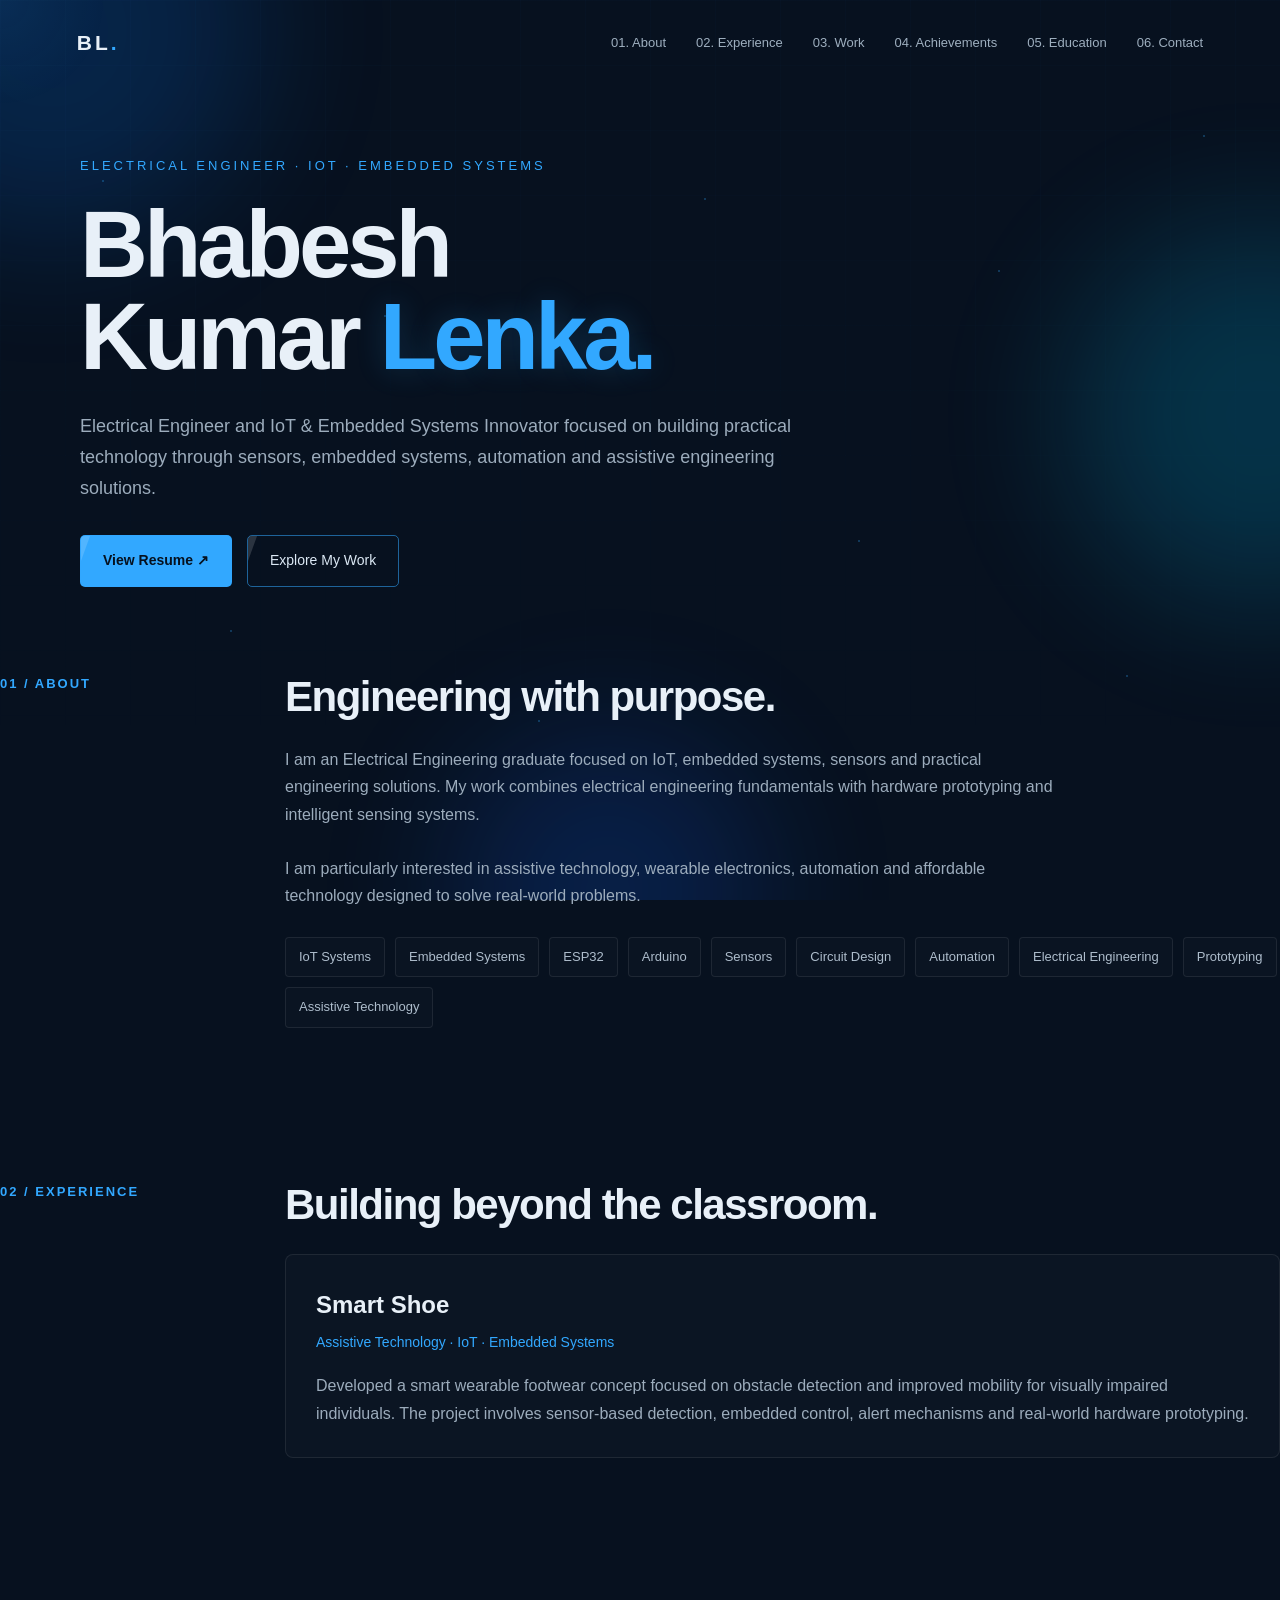
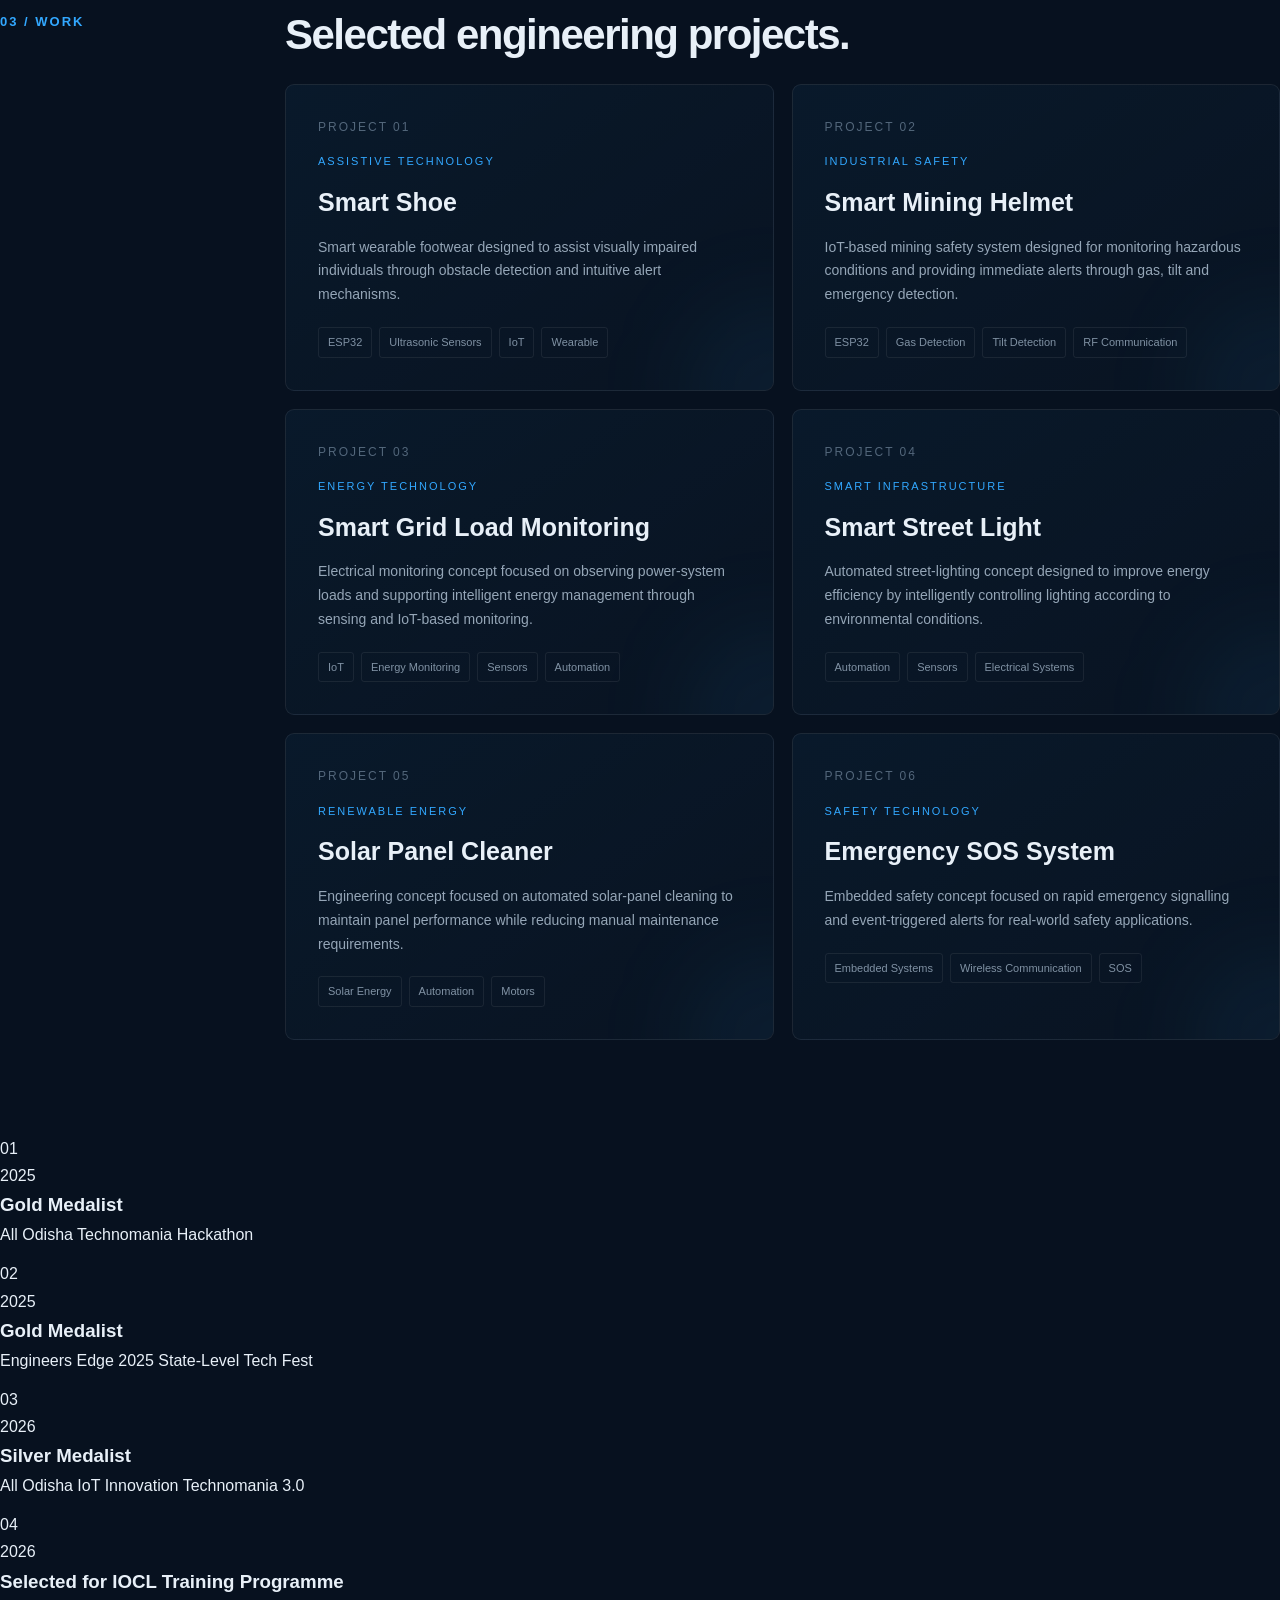
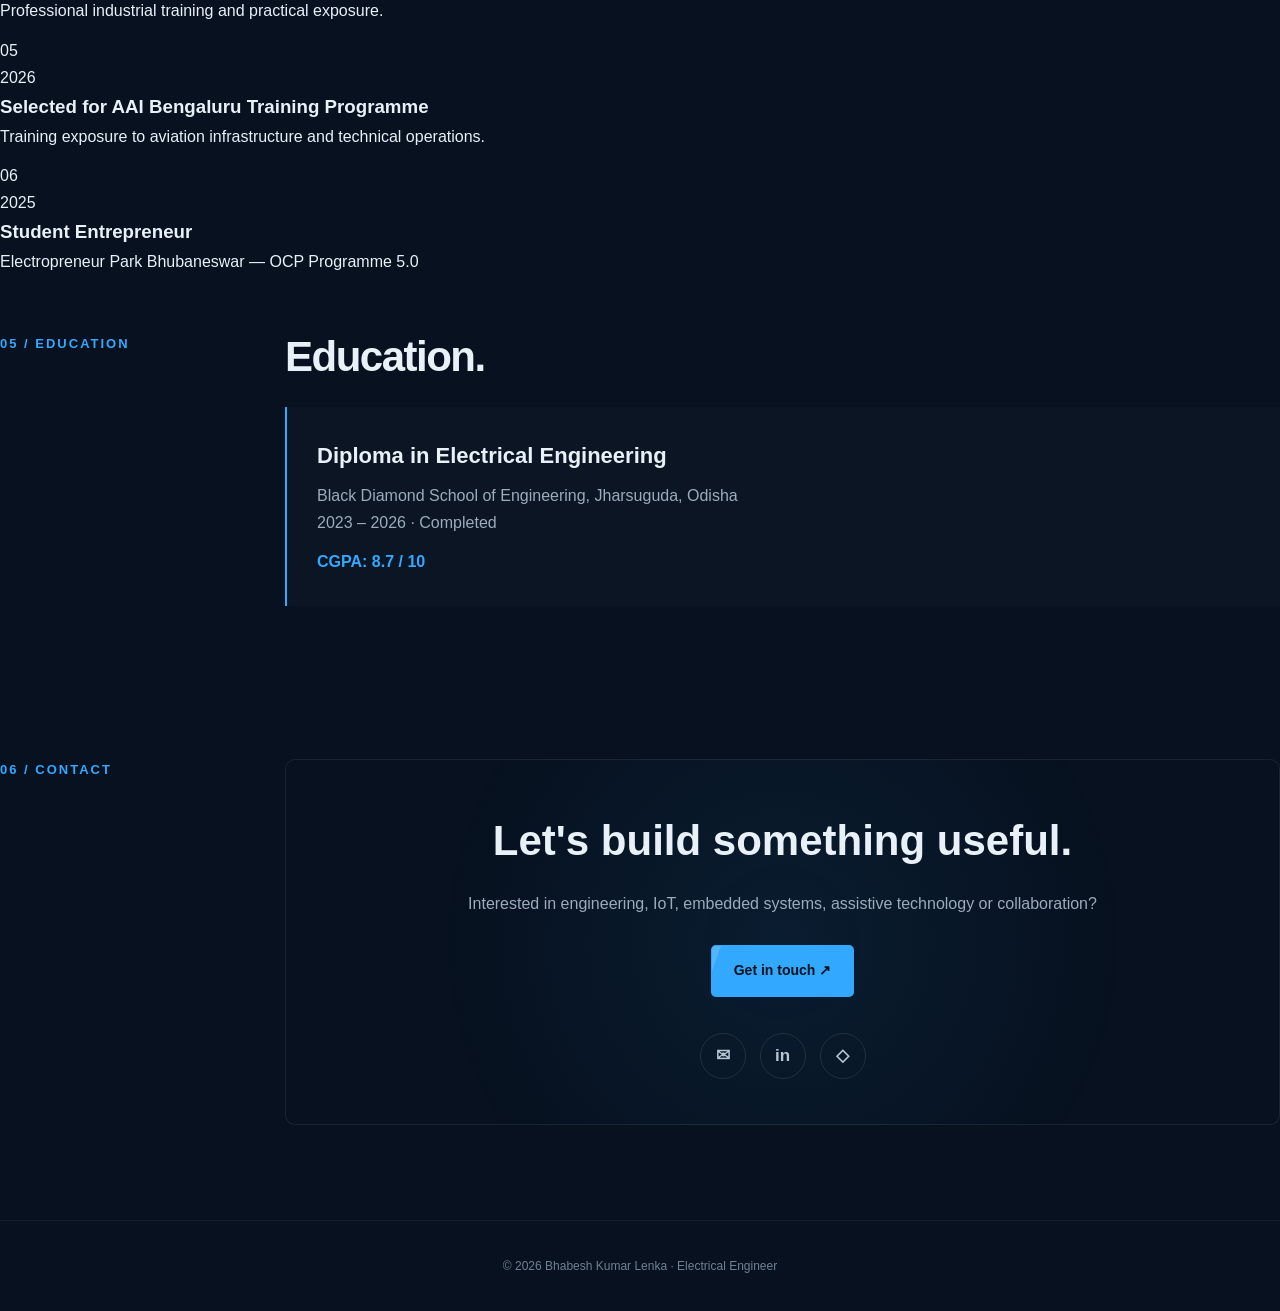
==== index.html @ 8bc6a052 "Update index.html" ====
<!DOCTYPE html>
<html lang="en">
<head>
  <meta charset="UTF-8">
  <meta name="viewport" content="width=device-width, initial-scale=1.0">

  <meta
    name="description"
    content="Bhabesh Kumar Lenka — Electrical Engineer, IoT & Embedded Systems Innovator"
  >

  <title>Bhabesh Kumar Lenka | Electrical Engineer</title>

  <style>
    /* =========================================================
       RESET
    ========================================================= */

    * {
      margin: 0;
      padding: 0;
      box-sizing: border-box;
    }

    html {
      scroll-behavior: smooth;
    }

    body {
      font-family: Arial, Helvetica, sans-serif;
      background: #07111f;
      color: #e8f0f8;
      line-height: 1.7;
      overflow-x: hidden;
    }

    a {
      color: inherit;
      text-decoration: none;
    }

    ::selection {
      background: rgba(50, 168, 255, 0.3);
      color: #fff;
    }


    /* =========================================================
       ANIMATED BACKGROUND
    ========================================================= */

    .background {
      position: fixed;
      inset: 0;
      overflow: hidden;
      pointer-events: none;
      z-index: -5;
    }

    /* Moving grid */

    .background-grid {
      position: absolute;
      inset: 0;

      background-image:
        linear-gradient(
          rgba(50, 168, 255, 0.025) 1px,
          transparent 1px
        ),
        linear-gradient(
          90deg,
          rgba(50, 168, 255, 0.025) 1px,
          transparent 1px
        );

      background-size: 65px 65px;

      mask-image: linear-gradient(
        to bottom,
        rgba(0,0,0,0.8),
        transparent 90%
      );

      animation: gridMove 20s linear infinite;
    }

    @keyframes gridMove {
      from {
        transform: translateY(0);
      }

      to {
        transform: translateY(65px);
      }
    }


    /* Glowing orbs */

    .orb {
      position: absolute;
      border-radius: 50%;
      filter: blur(70px);
      opacity: 0.18;
    }

    .orb.one {
      width: 420px;
      height: 420px;
      background: #087cff;
      top: -180px;
      left: -160px;
      animation: orbOne 13s ease-in-out infinite alternate;
    }

    .orb.two {
      width: 380px;
      height: 380px;
      background: #00c8ff;
      right: -170px;
      top: 25%;
      animation: orbTwo 16s ease-in-out infinite alternate;
    }

    .orb.three {
      width: 320px;
      height: 320px;
      background: #1262ff;
      bottom: -150px;
      left: 35%;
      animation: orbThree 14s ease-in-out infinite alternate;
    }

    @keyframes orbOne {
      from {
        transform: translate(0, 0) scale(1);
      }

      to {
        transform: translate(160px, 120px) scale(1.2);
      }
    }

    @keyframes orbTwo {
      from {
        transform: translate(0, 0);
      }

      to {
        transform: translate(-130px, 100px) scale(1.15);
      }
    }

    @keyframes orbThree {
      from {
        transform: translateY(0);
      }

      to {
        transform: translateY(-150px) scale(1.2);
      }
    }


    /* Floating particles */

    .particles {
      position: absolute;
      inset: 0;
    }

    .particle {
      position: absolute;
      width: 2px;
      height: 2px;
      background: #32a8ff;
      border-radius: 50%;
      opacity: 0.35;
      animation: particleFloat linear infinite;
    }

    .particle:nth-child(1) {
      left: 8%;
      top: 20%;
      animation-duration: 9s;
    }

    .particle:nth-child(2) {
      left: 18%;
      top: 70%;
      animation-duration: 13s;
    }

    .particle:nth-child(3) {
      left: 30%;
      top: 35%;
      animation-duration: 11s;
    }

    .particle:nth-child(4) {
      left: 42%;
      top: 80%;
      animation-duration: 15s;
    }

    .particle:nth-child(5) {
      left: 55%;
      top: 22%;
      animation-duration: 12s;
    }

    .particle:nth-child(6) {
      left: 67%;
      top: 60%;
      animation-duration: 10s;
    }

    .particle:nth-child(7) {
      left: 78%;
      top: 30%;
      animation-duration: 14s;
    }

    .particle:nth-child(8) {
      left: 88%;
      top: 75%;
      animation-duration: 16s;
    }

    .particle:nth-child(9) {
      left: 94%;
      top: 15%;
      animation-duration: 12s;
    }

    .particle:nth-child(10) {
      left: 50%;
      top: 50%;
      animation-duration: 17s;
    }

    @keyframes particleFloat {
      0% {
        transform: translateY(0);
        opacity: 0;
      }

      25% {
        opacity: 0.45;
      }

      50% {
        transform: translateY(-80px);
        opacity: 0.25;
      }

      75% {
        opacity: 0.5;
      }

      100% {
        transform: translateY(-160px);
        opacity: 0;
      }
    }


    /* =========================================================
       LOADER
    ========================================================= */

    #loader {
      position: fixed;
      inset: 0;
      background: #07111f;
      display: flex;
      justify-content: center;
      align-items: center;
      z-index: 9999;
      transition:
        opacity 0.7s ease,
        visibility 0.7s ease;
    }

    #loader.hide {
      opacity: 0;
      visibility: hidden;
    }

    .loader-inner {
      text-align: center;
    }

    .loader-logo {
      font-size: 36px;
      font-weight: 800;
      letter-spacing: 4px;
      color: #fff;
      animation: loaderPulse 1.5s infinite;
    }

    .loader-logo span {
      color: #32a8ff;
    }

    .loader-line {
      width: 100px;
      height: 2px;
      background: #32a8ff;
      margin: 18px auto 0;
      box-shadow: 0 0 15px rgba(50,168,255,0.8);
      animation: loaderLine 1.4s infinite;
    }

    @keyframes loaderPulse {
      50% {
        opacity: 0.4;
      }
    }

    @keyframes loaderLine {
      0% {
        transform: scaleX(0);
        transform-origin: left;
      }

      50% {
        transform: scaleX(1);
        transform-origin: left;
      }

      100% {
        transform: scaleX(0);
        transform-origin: right;
      }
    }


    /* =========================================================
       SCROLL PROGRESS
    ========================================================= */

    .progress-bar {
      position: fixed;
      top: 0;
      left: 0;
      height: 3px;
      width: 0;
      background: #32a8ff;
      box-shadow: 0 0 15px rgba(50,168,255,0.9);
      z-index: 10000;
    }


    /* =========================================================
       CURSOR GLOW
    ========================================================= */

    .cursor-glow {
      position: fixed;
      width: 220px;
      height: 220px;
      border-radius: 50%;
      background: radial-gradient(
        circle,
        rgba(50,168,255,0.08),
        transparent 68%
      );
      pointer-events: none;
      transform: translate(-50%, -50%);
      z-index: -1;
    }


    /* =========================================================
       HEADER
    ========================================================= */

    header {
      position: fixed;
      top: 0;
      left: 0;
      width: 100%;
      padding: 25px 6%;
      display: flex;
      justify-content: space-between;
      align-items: center;
      z-index: 1000;
      transition: 0.4s ease;
    }

    header.scrolled {
      padding: 16px 6%;
      background: rgba(7,17,31,0.84);
      backdrop-filter: blur(18px);
      border-bottom: 1px solid rgba(255,255,255,0.06);
    }

    .logo {
      font-size: 21px;
      font-weight: 800;
      letter-spacing: 3px;
    }

    .logo span {
      color: #32a8ff;
    }

    nav {
      display: flex;
      gap: 30px;
      align-items: center;
    }

    nav a {
      position: relative;
      color: #9eafbf;
      font-size: 13px;
      transition: 0.3s;
    }

    nav a::after {
      content: "";
      position: absolute;
      left: 0;
      bottom: -7px;
      width: 0;
      height: 2px;
      background: #32a8ff;
      transition: 0.3s;
    }

    nav a:hover,
    nav a.active {
      color: #fff;
    }

    nav a:hover::after,
    nav a.active::after {
      width: 100%;
    }

    .menu-btn {
      display: none;
      cursor: pointer;
      font-size: 25px;
    }


    /* =========================================================
       CONTAINER
    ========================================================= */

    .container {
      width: min(1120px, 88%);
      margin: auto;
    }


    /* =========================================================
       HERO
    ========================================================= */

    .hero {
      min-height: auto;
      padding: 155px 0 28px;
      display: flex;
      align-items: center;
    }

    .hero-content {
      max-width: 920px;
    }

    .eyebrow {
      color: #32a8ff;
      font-size: 13px;
      letter-spacing: 3px;
      text-transform: uppercase;
      margin-bottom: 22px;
      opacity: 0;
      animation: fadeUp 0.8s ease forwards 0.25s;
    }

    .hero h1 {
      font-size: clamp(50px, 8vw, 94px);
      line-height: 0.98;
      letter-spacing: -4px;
      margin-bottom: 28px;
      opacity: 0;
      animation: fadeUp 0.9s ease forwards 0.45s;
    }

    .hero h1 span {
      color: #32a8ff;
      text-shadow:
        0 0 30px rgba(50,168,255,0.2);
    }

    .hero-description {
      max-width: 720px;
      color: #9cacbc;
      font-size: 18px;
      margin-bottom: 32px;
      opacity: 0;
      animation: fadeUp 0.9s ease forwards 0.65s;
    }

    .hero-buttons {
      display: flex;
      align-items: center;
      flex-wrap: wrap;
      gap: 15px;
      opacity: 0;
      animation: fadeUp 0.9s ease forwards 0.85s;
    }

    .btn {
      position: relative;
      overflow: hidden;
      display: inline-block;
      padding: 13px 22px;
      border-radius: 5px;
      border: 1px solid rgba(50,168,255,0.55);
      font-size: 14px;
      transition:
        transform 0.3s ease,
        box-shadow 0.3s ease,
        background 0.3s ease;
    }

    .btn::before {
      content: "";
      position: absolute;
      top: 0;
      left: -100%;
      width: 100%;
      height: 100%;
      background: rgba(255,255,255,0.15);
      transform: skewX(-20deg);
      transition: 0.5s;
    }

    .btn:hover::before {
      left: 120%;
    }

    .btn-primary {
      background: #32a8ff;
      color: #06111e;
      font-weight: 700;
    }

    .btn-primary:hover {
      transform: translateY(-4px);
      box-shadow:
        0 12px 35px rgba(50,168,255,0.25);
    }

    .btn-outline {
      color: #dce9f5;
    }

    .btn-outline:hover {
      background: rgba(50,168,255,0.08);
      transform: translateY(-4px);
    }

    .text-link {
      color: #91a3b5;
      font-size: 14px;
      transition: 0.3s;
    }

    .text-link:hover {
      color: #32a8ff;
      transform: translateX(5px);
    }


    /* =========================================================
       SECTIONS
    ========================================================= */

    .section {
      padding: 58px 0 95px;
      display: grid;
      grid-template-columns: 220px 1fr;
      gap: 65px;
    }

    .section-number {
      color: #32a8ff;
      font-size: 13px;
      letter-spacing: 2px;
      font-weight: 700;
    }

    .section-title {
      font-size: 42px;
      line-height: 1.15;
      letter-spacing: -1.5px;
      margin-bottom: 25px;
    }

    .section-text {
      color: #9cacbc;
      max-width: 780px;
      font-size: 16px;
    }


    /* =========================================================
       REVEAL
    ========================================================= */

    .reveal {
      opacity: 0;
      transform: translateY(45px);
      transition:
        opacity 0.9s ease,
        transform 0.9s ease;
    }

    .reveal.show {
      opacity: 1;
      transform: translateY(0);
    }


    /* =========================================================
       SKILLS
    ========================================================= */

    .skills {
      display: flex;
      flex-wrap: wrap;
      gap: 10px;
      margin-top: 28px;
    }

    .skill {
      padding: 8px 13px;
      border-radius: 4px;
      border: 1px solid rgba(255,255,255,0.08);
      background: rgba(255,255,255,0.015);
      color: #aebdcc;
      font-size: 13px;
      transition: 0.3s;
    }

    .skill:hover {
      color: #fff;
      border-color: rgba(50,168,255,0.5);
      transform: translateY(-5px);
      box-shadow:
        0 10px 25px rgba(50,168,255,0.08);
    }


    /* =========================================================
       WORK GRID
    ========================================================= */

    .work-grid {
      display: grid;
      grid-template-columns: repeat(2, 1fr);
      gap: 18px;
    }

    .project-card {
      position: relative;
      padding: 32px;
      min-height: 270px;
      border: 1px solid rgba(255,255,255,0.08);
      border-radius: 9px;
      background:
        linear-gradient(
          145deg,
          rgba(50,168,255,0.055),
          rgba(255,255,255,0.012)
        );
      overflow: hidden;
      transform-style: preserve-3d;
      transition:
        transform 0.3s ease,
        border-color 0.3s ease,
        box-shadow 0.3s ease;
    }

    .project-card::before {
      content: "";
      position: absolute;
      width: 180px;
      height: 180px;
      border-radius: 50%;
      background: rgba(50,168,255,0.07);
      filter: blur(45px);
      right: -90px;
      bottom: -90px;
      transition: 0.5s;
    }

    .project-card:hover {
      border-color: rgba(50,168,255,0.4);
      box-shadow:
        0 25px 60px rgba(0,0,0,0.22);
      transform: translateY(-7px);
    }

    .project-card:hover::before {
      transform: scale(1.6);
    }

    .project-number {
      color: #53677b;
      font-size: 12px;
      letter-spacing: 2px;
      margin-bottom: 15px;
    }

    .project-label {
      color: #32a8ff;
      font-size: 11px;
      letter-spacing: 2px;
      text-transform: uppercase;
      margin-bottom: 10px;
    }

    .project-card h3 {
      font-size: 25px;
      margin-bottom: 12px;
      position: relative;
    }

    .project-card p {
      color: #95a6b7;
      font-size: 14px;
      position: relative;
    }

    .project-tech {
      display: flex;
      flex-wrap: wrap;
      gap: 7px;
      margin-top: 20px;
      position: relative;
    }

    .project-tech span {
      padding: 5px 9px;
      border: 1px solid rgba(255,255,255,0.07);
      border-radius: 3px;
      color: #8092a4;
      font-size: 11px;
    }


    /* =========================================================
       EXPERIENCE
    ========================================================= */

    .experience-card {
      padding: 30px;
      border: 1px solid rgba(255,255,255,0.08);
      border-radius: 8px;
      background: rgba(255,255,255,0.018);
      transition: 0.4s ease;
    }

    .experience-card:hover {
      transform: translateY(-7px);
      border-color: rgba(50,168,255,0.35);
      box-shadow:
        0 20px 50px rgba(0,0,0,0.18);
    }

    .experience-card h3 {
      font-size: 24px;
      margin-bottom: 5px;
    }

    .role {
      color: #32a8ff;
      font-size: 14px;
      margin-bottom: 18px;
    }

    .experience-card p {
      color: #9cacbc;
    }


    /* =========================================================
       ACHIEVEMENTS
    ========================================================= */

    .achievement-list {
      display: grid;
      gap: 12px;
    }

    .achievement {
      padding: 20px 22px;
      border: 1px solid rgba(255,255,255,0.07);
      border-radius: 6px;
      color: #b9c6d2;
      background: rgba(255,255,255,0.01);
      transition: 0.35s;
    }

    .achievement:hover {
      transform: translateX(8px);
      border-color: rgba(50,168,255,0.35);
      background: rgba(50,168,255,0.035);
    }

    .achievement strong {
      color: #fff;
    }


    /* =========================================================
       EDUCATION
    ========================================================= */

    .education-card {
      padding: 30px;
      border-left: 2px solid #32a8ff;
      background: rgba(255,255,255,0.018);
      transition: 0.35s;
    }

    .education-card:hover {
      transform: translateX(8px);
      background: rgba(50,168,255,0.035);
    }

    .education-card h3 {
      font-size: 22px;
      margin-bottom: 8px;
    }

    .education-card p {
      color: #9cacbc;
    }

    .cgpa {
      margin-top: 12px;
      color: #32a8ff !important;
      font-weight: 700;
    }


    /* =========================================================
       CONTACT
    ========================================================= */

    .contact-box {
      padding: 45px;
      border: 1px solid rgba(255,255,255,0.08);
      border-radius: 10px;
      text-align: center;
      background:
        radial-gradient(
          circle at center,
          rgba(50,168,255,0.08),
          transparent 65%
        );
    }

    .contact-box h2 {
      font-size: 42px;
      margin-bottom: 14px;
    }

    .contact-box p {
      color: #9cacbc;
      margin-bottom: 28px;
    }


    /* =========================================================
       SOCIALS
    ========================================================= */

    .socials {
      display: flex;
      justify-content: center;
      gap: 14px;
      margin-top: 28px;
    }

    .social {
      position: relative;
      width: 46px;
      height: 46px;
      border: 1px solid rgba(255,255,255,0.1);
      border-radius: 50%;
      display: flex;
      justify-content: center;
      align-items: center;
      color: #b8c6d4;
      font-size: 17px;
      font-weight: 700;
      transition: 0.3s;
    }

    .social:hover {
      color: #32a8ff;
      border-color: #32a8ff;
      transform: translateY(-6px) scale(1.08);
      box-shadow:
        0 10px 25px rgba(50,168,255,0.15);
    }

    .social::after {
      content: "Click here";
      position: absolute;
      bottom: -34px;
      font-size: 10px;
      white-space: nowrap;
      opacity: 0;
      color: #32a8ff;
      transform: translateY(-4px);
      transition: 0.3s;
    }

    .social:hover::after {
      opacity: 1;
      transform: translateY(0);
    }


    /* =========================================================
       FOOTER
    ========================================================= */

    footer {
      padding: 35px 0;
      border-top: 1px solid rgba(255,255,255,0.06);
      text-align: center;
      color: #718092;
      font-size: 12px;
    }


    /* =========================================================
       GENERAL ANIMATION
    ========================================================= */

    @keyframes fadeUp {
      from {
        opacity: 0;
        transform: translateY(30px);
      }

      to {
        opacity: 1;
        transform: translateY(0);
      }
    }


    /* =========================================================
       MOBILE
    ========================================================= */

    @media (max-width: 850px) {

      header {
        padding: 20px 6%;
      }

      nav {
        position: absolute;
        top: 72px;
        right: 6%;
        width: 235px;
        padding: 22px;
        display: none;
        flex-direction: column;
        align-items: flex-start;
        gap: 19px;
        background: rgba(7,17,31,0.97);
        border: 1px solid rgba(255,255,255,0.08);
        border-radius: 8px;
        backdrop-filter: blur(20px);
      }

      nav.open {
        display: flex;
        animation: menuOpen 0.3s ease forwards;
      }

      @keyframes menuOpen {
        from {
          opacity: 0;
          transform: translateY(-10px);
        }

        to {
          opacity: 1;
          transform: translateY(0);
        }
      }

      .menu-btn {
        display: block;
      }

      .hero {
        padding-top: 125px;
        padding-bottom: 25px;
      }

      .hero h1 {
        letter-spacing: -2px;
      }

      .hero-description {
        font-size: 16px;
      }

      .section {
        grid-template-columns: 1fr;
        gap: 22px;
        padding: 55px 0 75px;
      }

      .section-title {
        font-size: 34px;
      }

      .work-grid {
        grid-template-columns: 1fr;
      }

      .project-card {
        min-height: auto;
        padding: 26px;
      }

      .contact-box {
        padding: 32px 20px;
      }

      .contact-box h2 {
        font-size: 32px;
      }

      .cursor-glow {
        display: none;
      }
    }


    /* =========================================================
       REDUCED MOTION
    ========================================================= */

    @media (prefers-reduced-motion: reduce) {

      *,
      *::before,
      *::after {
        animation-duration: 0.01ms !important;
        animation-iteration-count: 1 !important;
        transition-duration: 0.01ms !important;
        scroll-behavior: auto !important;
      }
    }

  </style>
</head>


<body>


  <!-- =======================================================
       ANIMATED BACKGROUND
  ======================================================== -->

  <div class="background">

    <div class="background-grid"></div>

    <div class="orb one"></div>
    <div class="orb two"></div>
    <div class="orb three"></div>

    <div class="particles">
      <span class="particle"></span>
      <span class="particle"></span>
      <span class="particle"></span>
      <span class="particle"></span>
      <span class="particle"></span>
      <span class="particle"></span>
      <span class="particle"></span>
      <span class="particle"></span>
      <span class="particle"></span>
      <span class="particle"></span>
    </div>

  </div>


  <!-- =======================================================
       LOADER
  ======================================================== -->

  <div id="loader">

    <div class="loader-inner">

      <div class="loader-logo">
        BL<span>.</span>
      </div>

      <div class="loader-line"></div>

    </div>

  </div>


  <!-- SCROLL PROGRESS -->

  <div
    class="progress-bar"
    id="progressBar"
  ></div>


  <!-- CURSOR -->

  <div
    class="cursor-glow"
    id="cursorGlow"
  ></div>


  <!-- =======================================================
       HEADER
  ======================================================== -->

  <header id="header">

    <a
      href="#home"
      class="logo"
    >
      BL<span>.</span>
    </a>


    <nav id="nav">

      <a href="#about">
        01. About
      </a>

      <a href="#experience">
        02. Experience
      </a>

      <a href="#work">
        03. Work
      </a>

      <a href="#achievements">
        04. Achievements
      </a>

      <a href="#education">
        05. Education
      </a>

      <a href="#contact">
        06. Contact
      </a>

    </nav>


    <div
      class="menu-btn"
      id="menuBtn"
    >
      ☰
    </div>

  </header>


  <!-- =======================================================
       MAIN
  ======================================================== -->

  <main>


    <!-- =====================================================
         HERO
    ====================================================== -->

    <section
      class="hero"
      id="home"
    >

      <div class="container">

        <div class="hero-content">

          <div class="eyebrow">
            Electrical Engineer · IoT · Embedded Systems
          </div>


          <h1>
            Bhabesh<br>
            Kumar <span>Lenka.</span>
          </h1>


          <p class="hero-description">

            Electrical Engineer and IoT & Embedded Systems Innovator
            focused on building practical technology through sensors,
            embedded systems, automation and assistive engineering
            solutions.

          </p>


         <div class="hero-buttons">

  <a
    href="resume.pdf"
    target="_blank"
    class="btn btn-primary"
  >
    View Resume ↗
  </a>

  <a
    href="#work"
    class="btn btn-outline"
  >
    Explore My Work
  </a>

</div>

        </div>

      </div>

    </section>


    <!-- =====================================================
         ABOUT
    ====================================================== -->

    <section
      class="section reveal"
      id="about"
    >

      <div class="section-number">
        01 / ABOUT
      </div>


      <div>

        <h2 class="section-title">
          Engineering with purpose.
        </h2>


        <p class="section-text">

          I am an Electrical Engineering graduate focused on IoT,
          embedded systems, sensors and practical engineering
          solutions. My work combines electrical engineering
          fundamentals with hardware prototyping and intelligent
          sensing systems.

          <br><br>

          I am particularly interested in assistive technology,
          wearable electronics, automation and affordable technology
          designed to solve real-world problems.

        </p>


        <div class="skills">

          <div class="skill">IoT Systems</div>
          <div class="skill">Embedded Systems</div>
          <div class="skill">ESP32</div>
          <div class="skill">Arduino</div>
          <div class="skill">Sensors</div>
          <div class="skill">Circuit Design</div>
          <div class="skill">Automation</div>
          <div class="skill">Electrical Engineering</div>
          <div class="skill">Prototyping</div>
          <div class="skill">Assistive Technology</div>

        </div>

      </div>

    </section>


    <!-- =====================================================
         EXPERIENCE
    ====================================================== -->

    <section
      class="section reveal"
      id="experience"
    >

      <div class="section-number">
        02 / EXPERIENCE
      </div>


      <div>

        <h2 class="section-title">
          Building beyond the classroom.
        </h2>


        <div class="experience-card">

          <h3>
            Smart Shoe
          </h3>


          <div class="role">
            Assistive Technology · IoT · Embedded Systems
          </div>


          <p>

            Developed a smart wearable footwear concept focused on
            obstacle detection and improved mobility for visually
            impaired individuals. The project involves sensor-based
            detection, embedded control, alert mechanisms and
            real-world hardware prototyping.

          </p>

        </div>

      </div>

    </section>


    <!-- =====================================================
         WORK
    ====================================================== -->

    <section
      class="section reveal"
      id="work"
    >

      <div class="section-number">
        03 / WORK
      </div>


      <div>

        <h2 class="section-title">
          Selected engineering projects.
        </h2>


        <div class="work-grid">


          <!-- SMART SHOE -->

          <article class="project-card">

            <div class="project-number">
              PROJECT 01
            </div>

            <div class="project-label">
              Assistive Technology
            </div>

            <h3>
              Smart Shoe
            </h3>

            <p>

              Smart wearable footwear designed to assist visually
              impaired individuals through obstacle detection and
              intuitive alert mechanisms.

            </p>


            <div class="project-tech">

              <span>ESP32</span>
              <span>Ultrasonic Sensors</span>
              <span>IoT</span>
              <span>Wearable</span>

            </div>

          </article>


          <!-- MINING HELMET -->

          <article class="project-card">

            <div class="project-number">
              PROJECT 02
            </div>

            <div class="project-label">
              Industrial Safety
            </div>

            <h3>
              Smart Mining Helmet
            </h3>

            <p>

              IoT-based mining safety system designed for monitoring
              hazardous conditions and providing immediate alerts
              through gas, tilt and emergency detection.

            </p>


            <div class="project-tech">

              <span>ESP32</span>
              <span>Gas Detection</span>
              <span>Tilt Detection</span>
              <span>RF Communication</span>

            </div>

          </article>


          <!-- SMART GRID -->

          <article class="project-card">

            <div class="project-number">
              PROJECT 03
            </div>

            <div class="project-label">
              Energy Technology
            </div>

            <h3>
              Smart Grid Load Monitoring
            </h3>

            <p>

              Electrical monitoring concept focused on observing
              power-system loads and supporting intelligent energy
              management through sensing and IoT-based monitoring.

            </p>


            <div class="project-tech">

              <span>IoT</span>
              <span>Energy Monitoring</span>
              <span>Sensors</span>
              <span>Automation</span>

            </div>

          </article>


          <!-- SMART STREET LIGHT -->

          <article class="project-card">

            <div class="project-number">
              PROJECT 04
            </div>

            <div class="project-label">
              Smart Infrastructure
            </div>

            <h3>
              Smart Street Light
            </h3>

            <p>

              Automated street-lighting concept designed to improve
              energy efficiency by intelligently controlling
              lighting according to environmental conditions.

            </p>


            <div class="project-tech">

              <span>Automation</span>
              <span>Sensors</span>
              <span>Electrical Systems</span>

            </div>

          </article>


          <!-- SOLAR PANEL CLEANER -->

          <article class="project-card">

            <div class="project-number">
              PROJECT 05
            </div>

            <div class="project-label">
              Renewable Energy
            </div>

            <h3>
              Solar Panel Cleaner
            </h3>

            <p>

              Engineering concept focused on automated solar-panel
              cleaning to maintain panel performance while reducing
              manual maintenance requirements.

            </p>


            <div class="project-tech">

              <span>Solar Energy</span>
              <span>Automation</span>
              <span>Motors</span>

            </div>

          </article>


          <!-- SAFETY / SOS -->

          <article class="project-card">

            <div class="project-number">
              PROJECT 06
            </div>

            <div class="project-label">
              Safety Technology
            </div>

            <h3>
              Emergency SOS System
            </h3>

            <p>

              Embedded safety concept focused on rapid emergency
              signalling and event-triggered alerts for real-world
              safety applications.

            </p>


            <div class="project-tech">

              <span>Embedded Systems</span>
              <span>Wireless Communication</span>
              <span>SOS</span>

            </div>

          </article>


        </div>

      </div>

    </section>


    <!-- =====================================================
         ACHIEVEMENTS
    ====================================================== -->

 <div class="achievement-list">

  <div class="achievement-card">
    <div class="achievement-number">01</div>
    <div class="achievement-content">
      <div class="achievement-year">2025</div>
      <h3>Gold Medalist</h3>
      <p>All Odisha Technomania Hackathon</p>
    </div>
  </div>

  <div class="achievement-card">
    <div class="achievement-number">02</div>
    <div class="achievement-content">
      <div class="achievement-year">2025</div>
      <h3>Gold Medalist</h3>
      <p>Engineers Edge 2025 State-Level Tech Fest</p>
    </div>
  </div>

  <div class="achievement-card">
    <div class="achievement-number">03</div>
    <div class="achievement-content">
      <div class="achievement-year">2026</div>
      <h3>Silver Medalist</h3>
      <p>All Odisha IoT Innovation Technomania 3.0</p>
    </div>
  </div>

  <div class="achievement-card">
    <div class="achievement-number">04</div>
    <div class="achievement-content">
      <div class="achievement-year">2026</div>
      <h3>Selected for IOCL Training Programme</h3>
      <p>Professional industrial training and practical exposure.</p>
    </div>
  </div>

  <div class="achievement-card">
    <div class="achievement-number">05</div>
    <div class="achievement-content">
      <div class="achievement-year">2026</div>
      <h3>Selected for AAI Bengaluru Training Programme</h3>
      <p>Training exposure to aviation infrastructure and technical operations.</p>
    </div>
  </div>

  <div class="achievement-card">
    <div class="achievement-number">06</div>
    <div class="achievement-content">
      <div class="achievement-year">2025</div>
      <h3>Student Entrepreneur</h3>
      <p>Electropreneur Park Bhubaneswar — OCP Programme 5.0</p>
    </div>
  </div>

</div>
    <!-- =====================================================
         EDUCATION
    ====================================================== -->

    <section
      class="section reveal"
      id="education"
    >

      <div class="section-number">
        05 / EDUCATION
      </div>


      <div>

        <h2 class="section-title">
          Education.
        </h2>


        <div class="education-card">

          <h3>
            Diploma in Electrical Engineering
          </h3>


          <p>
            Black Diamond School of Engineering,
            Jharsuguda, Odisha
          </p>


          <p>
            2023 – 2026 · Completed
          </p>


          <p class="cgpa">
            CGPA: 8.7 / 10
          </p>

        </div>

      </div>

    </section>


    <!-- =====================================================
         CONTACT
    ====================================================== -->

    <section
      class="section reveal"
      id="contact"
    >

      <div class="section-number">
        06 / CONTACT
      </div>


      <div>

        <div class="contact-box">

          <h2>
            Let's build something useful.
          </h2>


          <p>

            Interested in engineering, IoT, embedded systems,
            assistive technology or collaboration?

          </p>


          <a
            href="mailto:bhabeshlenka2@gmail.com"
            class="btn btn-primary"
          >
            Get in touch ↗
          </a>


          <div class="socials">


            <!-- EMAIL -->

            <a
              href="mailto:bhabeshlenka2@gmail.com"
              class="social"
              aria-label="Email"
            >
              ✉
            </a>


            <!-- LINKEDIN -->

            <a
              href="https://www.linkedin.com/in/bhabesh-kumar-lenka-0b6812358"
              target="_blank"
              rel="noopener noreferrer"
              class="social"
              aria-label="LinkedIn"
            >
              in
            </a>


            <!-- GITHUB -->

            <a
              href="https://github.com/bhabeshlenka2-wq"
              target="_blank"
              rel="noopener noreferrer"
              class="social"
              aria-label="GitHub"
            >
              ◇
            </a>


          </div>

        </div>

      </div>

    </section>

  </main>


  <!-- =======================================================
       FOOTER
  ======================================================== -->

  <footer>

    © 2026 Bhabesh Kumar Lenka · Electrical Engineer

  </footer>


  <!-- =======================================================
       JAVASCRIPT
  ======================================================== -->

  <script>

    /* =======================================================
       LOADER
    ======================================================== */

    window.addEventListener("load", function () {

      setTimeout(function () {

        const loader =
          document.getElementById("loader");

        loader.classList.add("hide");

      }, 700);

    });


    /* =======================================================
       HEADER ON SCROLL
    ======================================================== */

    const header =
      document.getElementById("header");

    window.addEventListener("scroll", function () {

      if (window.scrollY > 40) {

        header.classList.add("scrolled");

      } else {

        header.classList.remove("scrolled");

      }

    });


    /* =======================================================
       SCROLL PROGRESS
    ======================================================== */

    const progressBar =
      document.getElementById("progressBar");

    window.addEventListener("scroll", function () {

      const scrollTop =
        window.scrollY;

      const documentHeight =
        document.documentElement.scrollHeight -
        document.documentElement.clientHeight;

      if (documentHeight <= 0) {
        return;
      }

      const progress =
        (scrollTop / documentHeight) * 100;

      progressBar.style.width =
        progress + "%";

    });


    /* =======================================================
       MOBILE MENU
    ======================================================== */

    const menuBtn =
      document.getElementById("menuBtn");

    const nav =
      document.getElementById("nav");

    menuBtn.addEventListener("click", function () {

      nav.classList.toggle("open");

    });


    document
      .querySelectorAll("nav a")
      .forEach(function (link) {

        link.addEventListener("click", function () {

          nav.classList.remove("open");

        });

      });


    /* =======================================================
       SECTION REVEAL
    ======================================================== */

    const revealElements =
      document.querySelectorAll(".reveal");

    const revealObserver =
      new IntersectionObserver(
        function (entries) {

          entries.forEach(function (entry) {

            if (entry.isIntersecting) {

              entry.target.classList.add("show");

              revealObserver.unobserve(
                entry.target
              );

            }

          });

        },
        {
          threshold: 0.12
        }
      );


    revealElements.forEach(function (element) {

      revealObserver.observe(element);

    });


    /* =======================================================
       ACTIVE NAVIGATION
    ======================================================== */

    const sections =
      document.querySelectorAll("section[id]");

    const navLinks =
      document.querySelectorAll("nav a");


    window.addEventListener("scroll", function () {

      let currentSection = "";

      sections.forEach(function (section) {

        const sectionTop =
          section.offsetTop - 190;

        if (
          window.scrollY >= sectionTop
        ) {

          currentSection =
            section.getAttribute("id");

        }

      });


      navLinks.forEach(function (link) {

        link.classList.remove("active");

        if (
          link.getAttribute("href") ===
          "#" + currentSection
        ) {

          link.classList.add("active");

        }

      });

    });


    /* =======================================================
       CURSOR GLOW
    ======================================================== */

    const cursorGlow =
      document.getElementById("cursorGlow");


    document.addEventListener(
      "mousemove",
      function (event) {

        cursorGlow.style.left =
          event.clientX + "px";

        cursorGlow.style.top =
          event.clientY + "px";

      }
    );


    /* =======================================================
       PROJECT 3D EFFECT
    ======================================================== */

    const projectCards =
      document.querySelectorAll(".project-card");


    projectCards.forEach(function (card) {

      card.addEventListener(
        "mousemove",
        function (event) {

          if (window.innerWidth <= 850) {
            return;
          }

          const rect =
            card.getBoundingClientRect();

          const x =
            event.clientX - rect.left;

          const y =
            event.clientY - rect.top;

          const centerX =
            rect.width / 2;

          const centerY =
            rect.height / 2;

          const rotateX =
            ((y - centerY) / centerY) * -3;

          const rotateY =
            ((x - centerX) / centerX) * 3;

          card.style.transform =
            "perspective(900px) " +
            "rotateX(" + rotateX + "deg) " +
            "rotateY(" + rotateY + "deg) " +
            "translateY(-7px)";

        }
      );


      card.addEventListener(
        "mouseleave",
        function () {

          card.style.transform = "";

        }
      );

    });


    /* =======================================================
       MAGNETIC BUTTON EFFECT
    ======================================================== */

    const buttons =
      document.querySelectorAll(".btn");


    buttons.forEach(function (button) {

      button.addEventListener(
        "mousemove",
        function (event) {

          if (window.innerWidth <= 850) {
            return;
          }

          const rect =
            button.getBoundingClientRect();

          const x =
            event.clientX -
            rect.left -
            rect.width / 2;

          const y =
            event.clientY -
            rect.top -
            rect.height / 2;

          button.style.transform =
            "translate(" +
            (x * 0.06) +
            "px, " +
            (y * 0.06) +
            "px)";

        }
      );


      button.addEventListener(
        "mouseleave",
        function () {

          button.style.transform = "";

        }
      );

    });


    /* =======================================================
       SOCIAL RIPPLE
    ======================================================== */

    const socialIcons =
      document.querySelectorAll(".social");


    socialIcons.forEach(function (icon) {

      icon.addEventListener(
        "click",
        function () {

          const ripple =
            document.createElement("span");

          ripple.style.position =
            "absolute";

          ripple.style.width =
            "10px";

          ripple.style.height =
            "10px";

          ripple.style.borderRadius =
            "50%";

          ripple.style.border =
            "1px solid rgba(50,168,255,0.8)";

          ripple.style.left =
            "50%";

          ripple.style.top =
            "50%";

          ripple.style.transform =
            "translate(-50%, -50%)";

          ripple.style.animation =
            "socialRipple 0.6s ease-out";

          this.appendChild(ripple);


          setTimeout(function () {

            ripple.remove();

          }, 600);

        }
      );

    });


    /* =======================================================
       RIPPLE ANIMATION
    ======================================================== */

    const rippleStyle =
      document.createElement("style");


    rippleStyle.textContent = `

      @keyframes socialRipple {

        from {
          width: 10px;
          height: 10px;
          opacity: 1;
        }

        to {
          width: 70px;
          height: 70px;
          opacity: 0;
        }

      }

    `;


    document.head.appendChild(
      rippleStyle
    );


    /* =======================================================
       SMOOTH ANCHOR OFFSET
    ======================================================== */

    document
      .querySelectorAll('a[href^="#"]')
      .forEach(function (link) {

        link.addEventListener(
          "click",
          function (event) {

            const targetId =
              this.getAttribute("href");

            if (
              targetId === "#" ||
              targetId === ""
            ) {
              return;
            }

            const target =
              document.querySelector(targetId);

            if (!target) {
              return;
            }

            event.preventDefault();

            const headerHeight =
              header.offsetHeight;

            const targetPosition =
              target.getBoundingClientRect().top +
              window.scrollY -
              headerHeight -
              20;

            window.scrollTo({
              top: targetPosition,
              behavior: "smooth"
            });

          }
        );

      });

  </script>

</body>
</html>
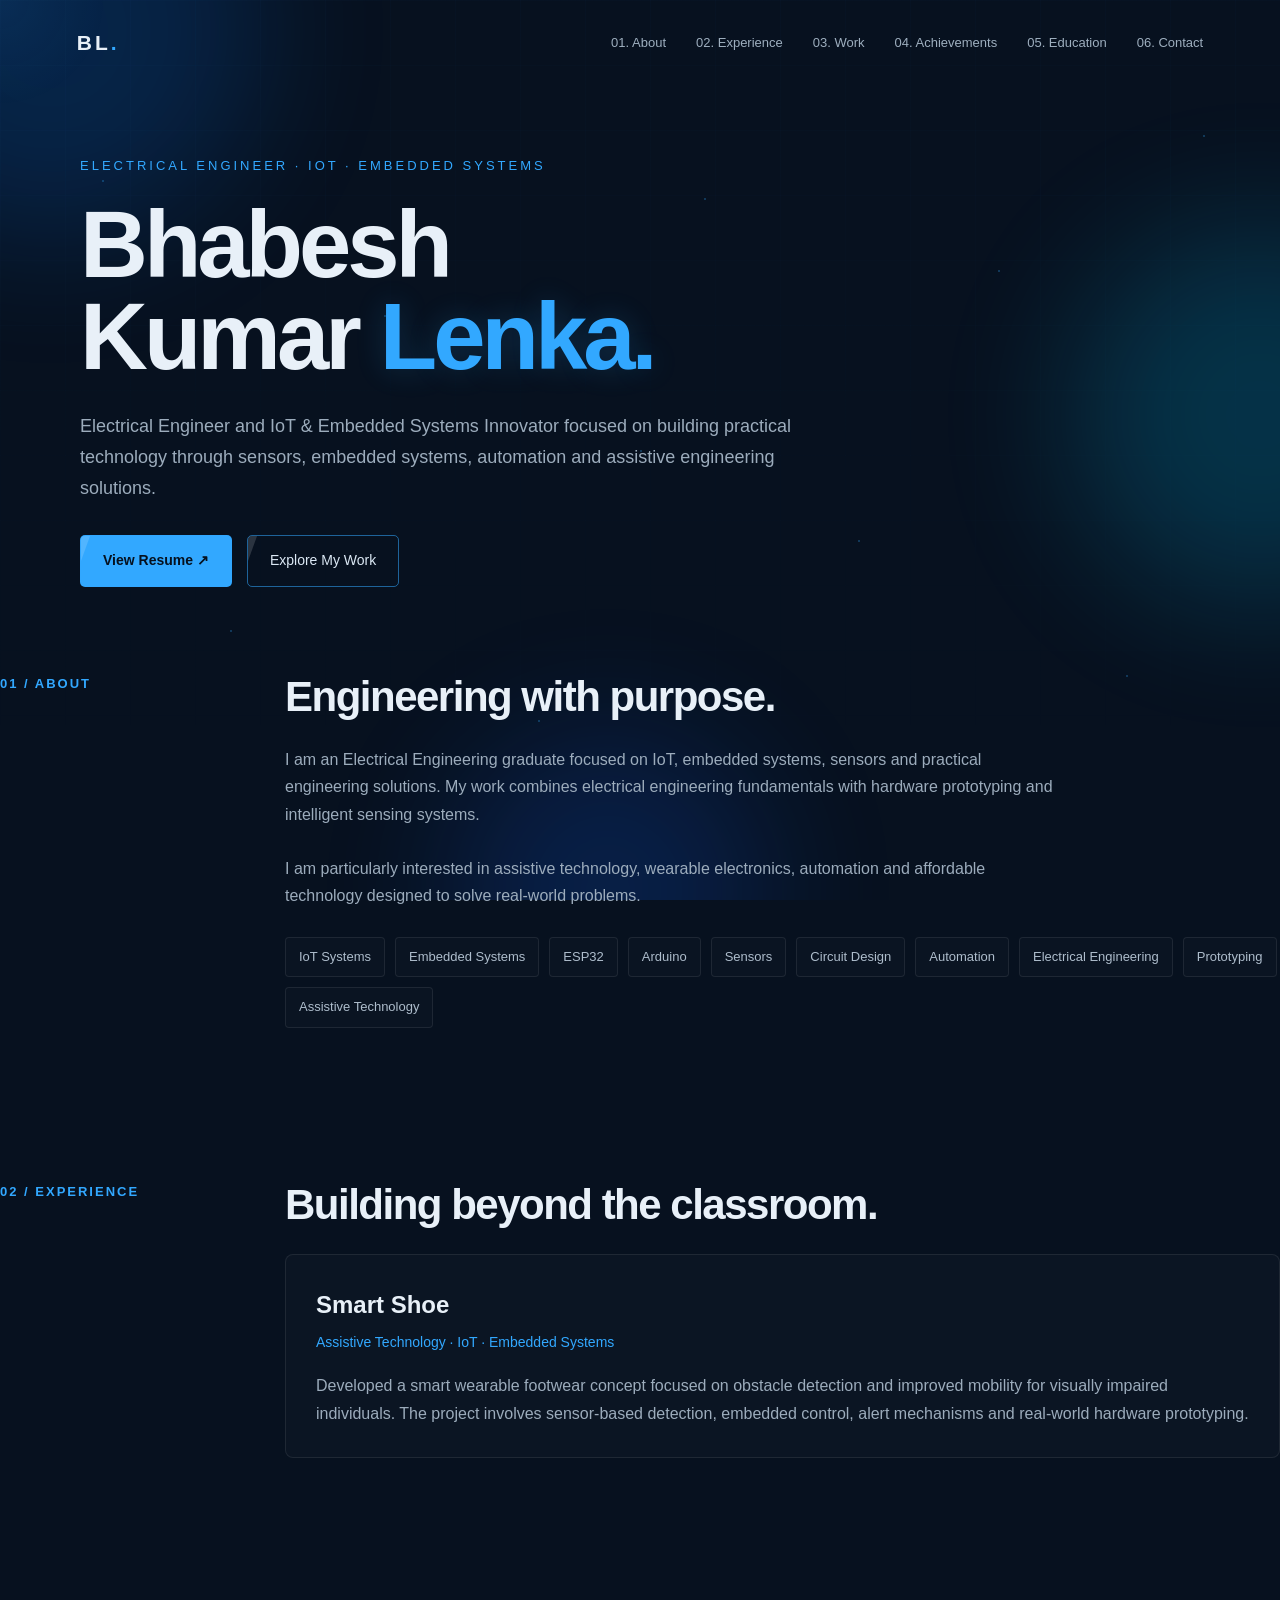
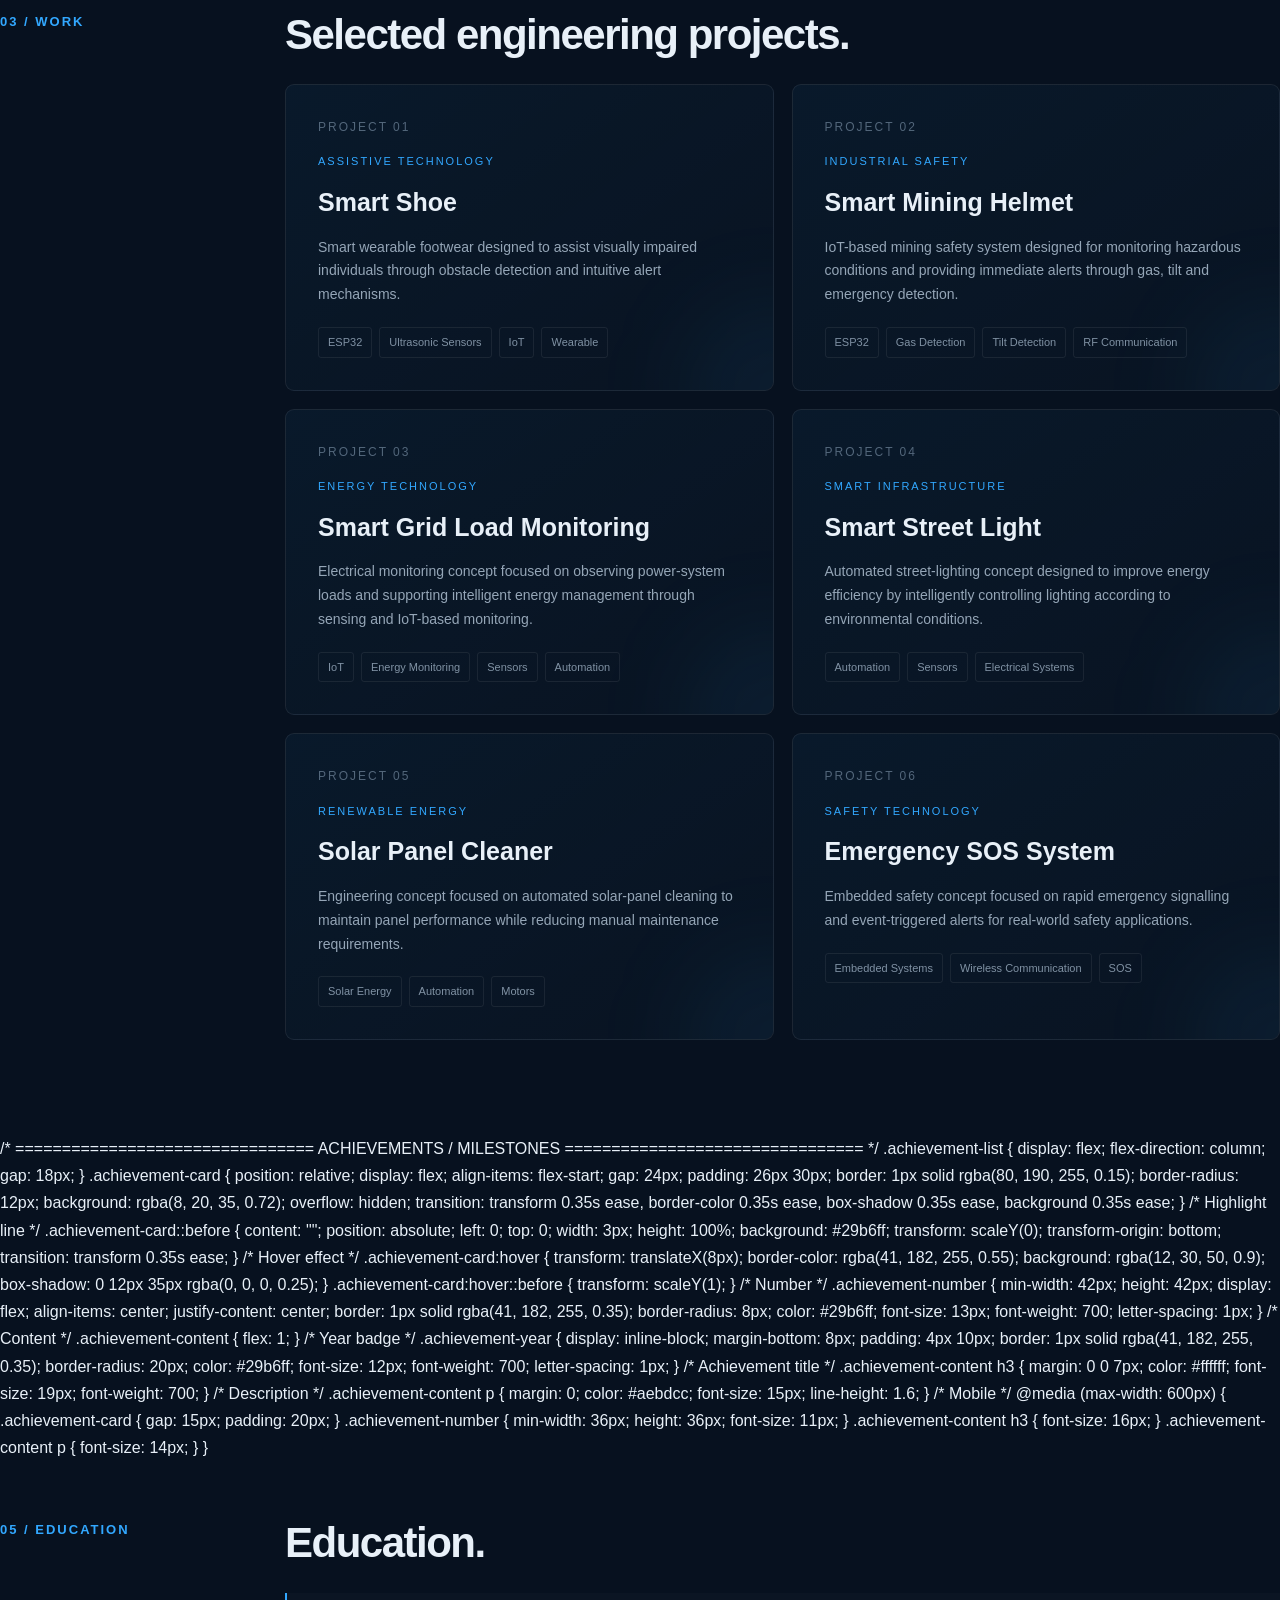
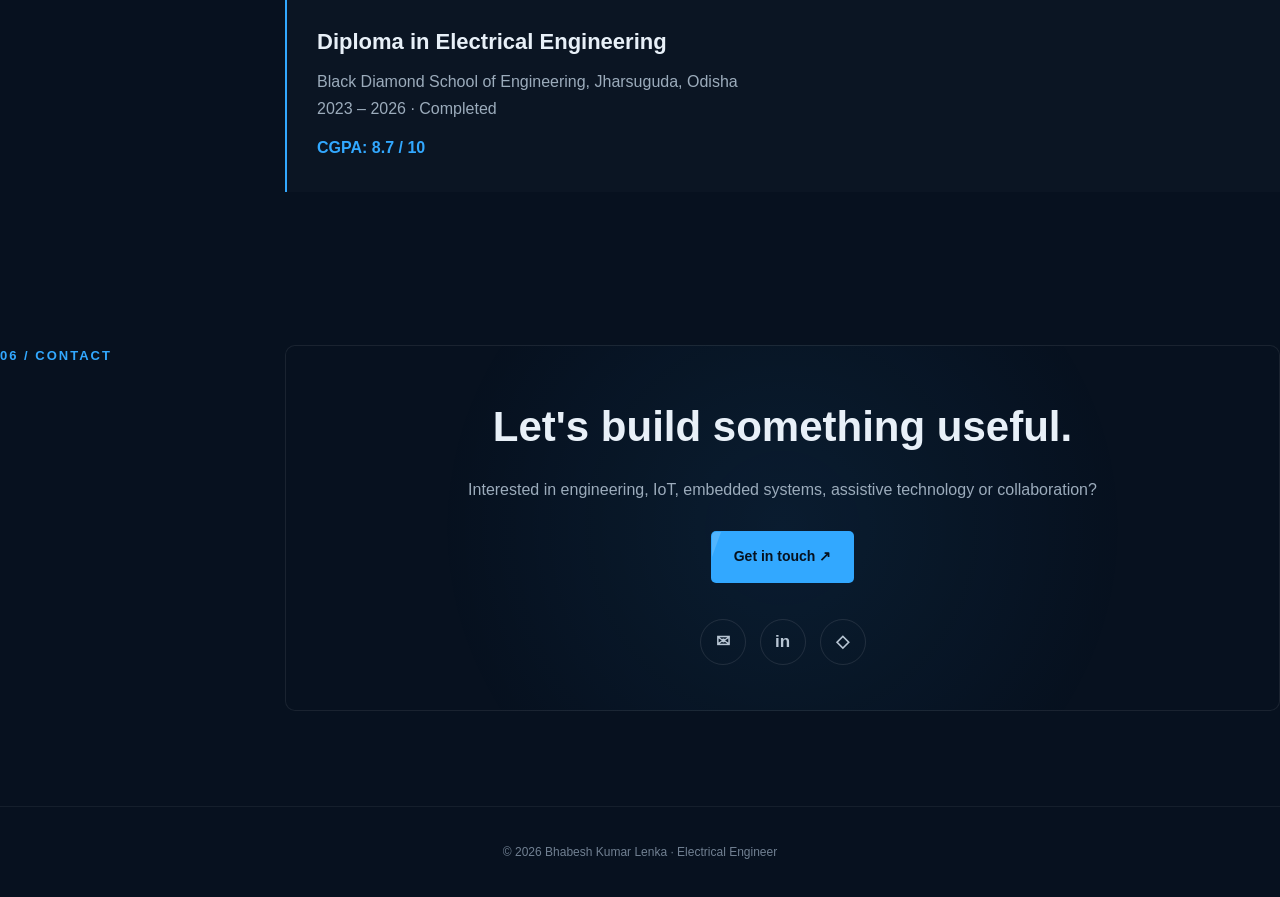
==== commit d4706c1f: "Update index.html" ====
--- a/index.html
+++ b/index.html
@@ -1624,63 +1624,158 @@
          ACHIEVEMENTS
     ====================================================== -->
 
- <div class="achievement-list">
-
-  <div class="achievement-card">
-    <div class="achievement-number">01</div>
-    <div class="achievement-content">
-      <div class="achievement-year">2025</div>
-      <h3>Gold Medalist</h3>
-      <p>All Odisha Technomania Hackathon</p>
-    </div>
-  </div>
-
-  <div class="achievement-card">
-    <div class="achievement-number">02</div>
-    <div class="achievement-content">
-      <div class="achievement-year">2025</div>
-      <h3>Gold Medalist</h3>
-      <p>Engineers Edge 2025 State-Level Tech Fest</p>
-    </div>
-  </div>
-
-  <div class="achievement-card">
-    <div class="achievement-number">03</div>
-    <div class="achievement-content">
-      <div class="achievement-year">2026</div>
-      <h3>Silver Medalist</h3>
-      <p>All Odisha IoT Innovation Technomania 3.0</p>
-    </div>
-  </div>
-
-  <div class="achievement-card">
-    <div class="achievement-number">04</div>
-    <div class="achievement-content">
-      <div class="achievement-year">2026</div>
-      <h3>Selected for IOCL Training Programme</h3>
-      <p>Professional industrial training and practical exposure.</p>
-    </div>
-  </div>
-
-  <div class="achievement-card">
-    <div class="achievement-number">05</div>
-    <div class="achievement-content">
-      <div class="achievement-year">2026</div>
-      <h3>Selected for AAI Bengaluru Training Programme</h3>
-      <p>Training exposure to aviation infrastructure and technical operations.</p>
-    </div>
-  </div>
-
-  <div class="achievement-card">
-    <div class="achievement-number">06</div>
-    <div class="achievement-content">
-      <div class="achievement-year">2025</div>
-      <h3>Student Entrepreneur</h3>
-      <p>Electropreneur Park Bhubaneswar — OCP Programme 5.0</p>
-    </div>
-  </div>
-
-</div>
+ /* ================================
+   ACHIEVEMENTS / MILESTONES
+================================ */
+
+.achievement-list {
+  display: flex;
+  flex-direction: column;
+  gap: 18px;
+}
+
+.achievement-card {
+  position: relative;
+  display: flex;
+  align-items: flex-start;
+  gap: 24px;
+
+  padding: 26px 30px;
+
+  border: 1px solid rgba(80, 190, 255, 0.15);
+  border-radius: 12px;
+
+  background: rgba(8, 20, 35, 0.72);
+
+  overflow: hidden;
+
+  transition:
+    transform 0.35s ease,
+    border-color 0.35s ease,
+    box-shadow 0.35s ease,
+    background 0.35s ease;
+}
+
+/* Highlight line */
+.achievement-card::before {
+  content: "";
+  position: absolute;
+
+  left: 0;
+  top: 0;
+
+  width: 3px;
+  height: 100%;
+
+  background: #29b6ff;
+
+  transform: scaleY(0);
+  transform-origin: bottom;
+
+  transition: transform 0.35s ease;
+}
+
+/* Hover effect */
+.achievement-card:hover {
+  transform: translateX(8px);
+
+  border-color: rgba(41, 182, 255, 0.55);
+
+  background: rgba(12, 30, 50, 0.9);
+
+  box-shadow: 0 12px 35px rgba(0, 0, 0, 0.25);
+}
+
+.achievement-card:hover::before {
+  transform: scaleY(1);
+}
+
+/* Number */
+.achievement-number {
+  min-width: 42px;
+  height: 42px;
+
+  display: flex;
+  align-items: center;
+  justify-content: center;
+
+  border: 1px solid rgba(41, 182, 255, 0.35);
+  border-radius: 8px;
+
+  color: #29b6ff;
+
+  font-size: 13px;
+  font-weight: 700;
+
+  letter-spacing: 1px;
+}
+
+/* Content */
+.achievement-content {
+  flex: 1;
+}
+
+/* Year badge */
+.achievement-year {
+  display: inline-block;
+
+  margin-bottom: 8px;
+  padding: 4px 10px;
+
+  border: 1px solid rgba(41, 182, 255, 0.35);
+  border-radius: 20px;
+
+  color: #29b6ff;
+
+  font-size: 12px;
+  font-weight: 700;
+
+  letter-spacing: 1px;
+}
+
+/* Achievement title */
+.achievement-content h3 {
+  margin: 0 0 7px;
+
+  color: #ffffff;
+
+  font-size: 19px;
+  font-weight: 700;
+}
+
+/* Description */
+.achievement-content p {
+  margin: 0;
+
+  color: #aebdcc;
+
+  font-size: 15px;
+  line-height: 1.6;
+}
+
+/* Mobile */
+@media (max-width: 600px) {
+
+  .achievement-card {
+    gap: 15px;
+    padding: 20px;
+  }
+
+  .achievement-number {
+    min-width: 36px;
+    height: 36px;
+    font-size: 11px;
+  }
+
+  .achievement-content h3 {
+    font-size: 16px;
+  }
+
+  .achievement-content p {
+    font-size: 14px;
+  }
+
+}
     <!-- =====================================================
          EDUCATION
     ====================================================== -->
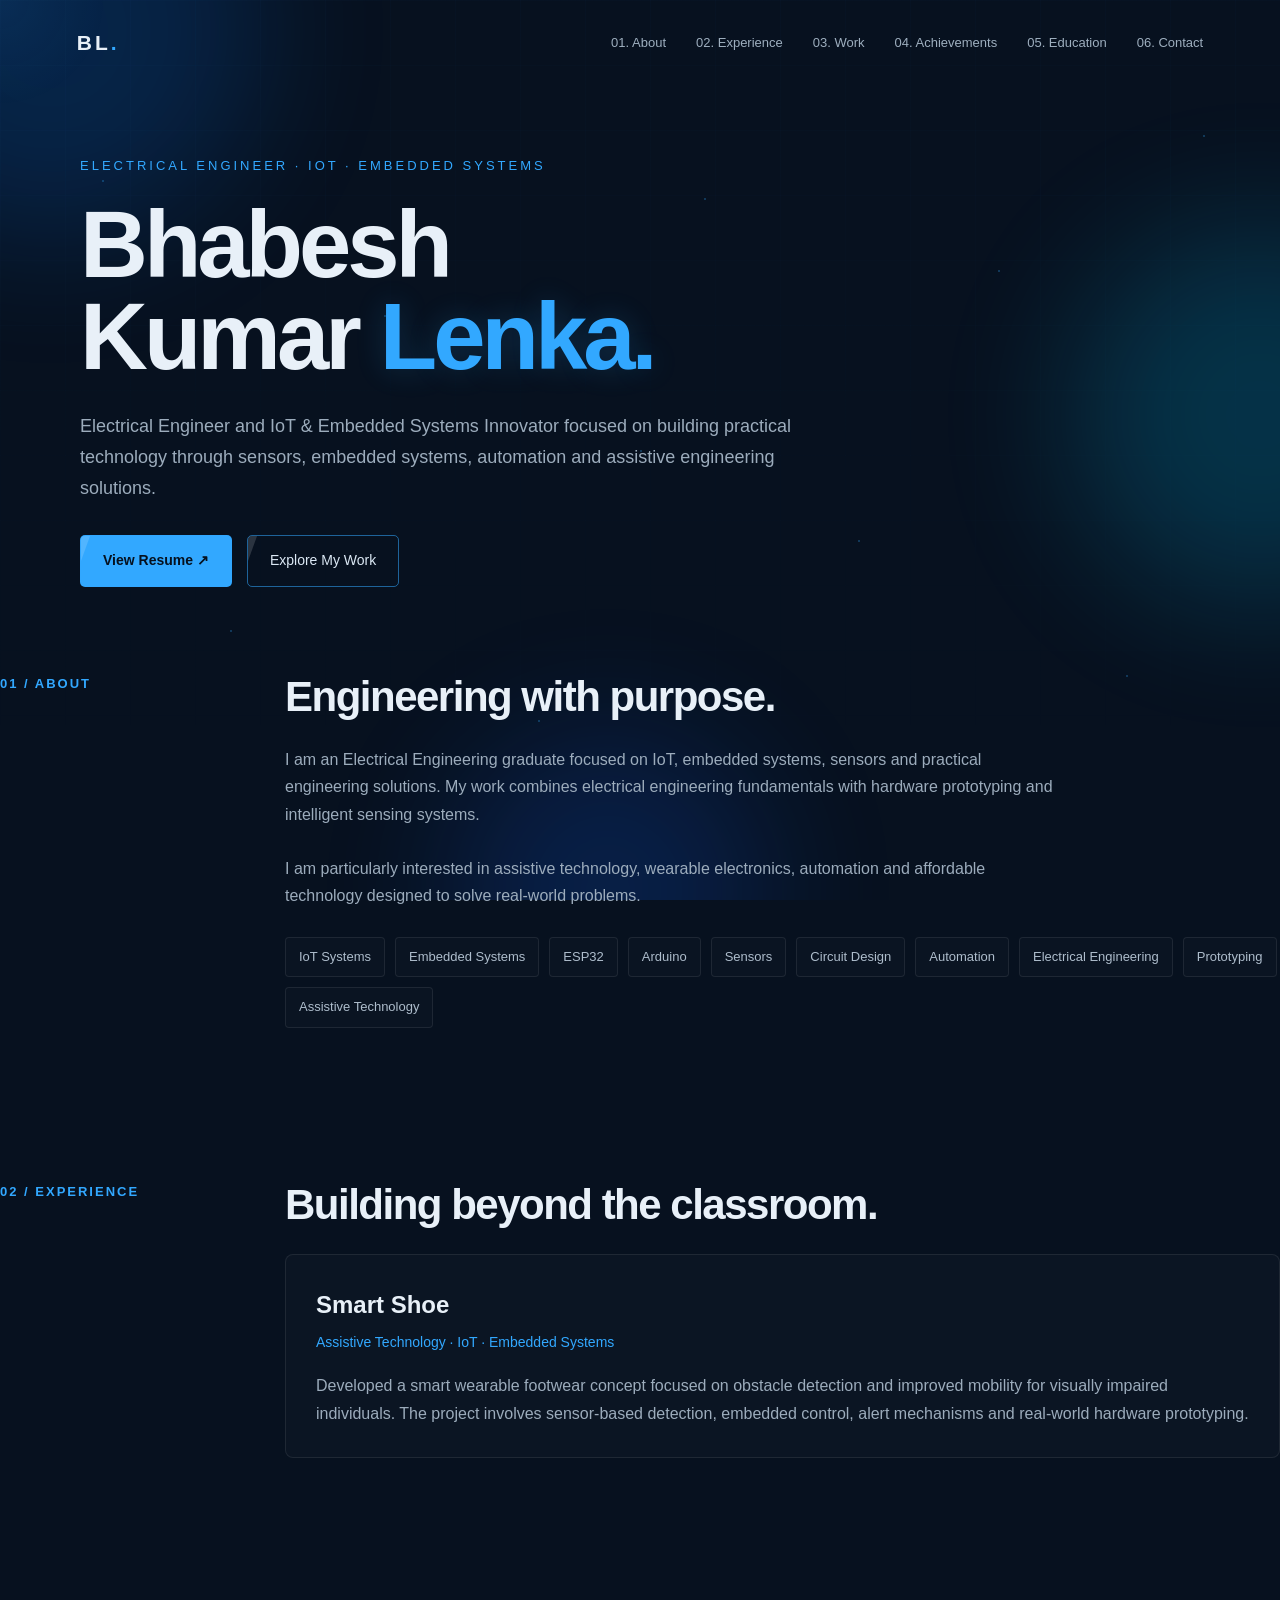
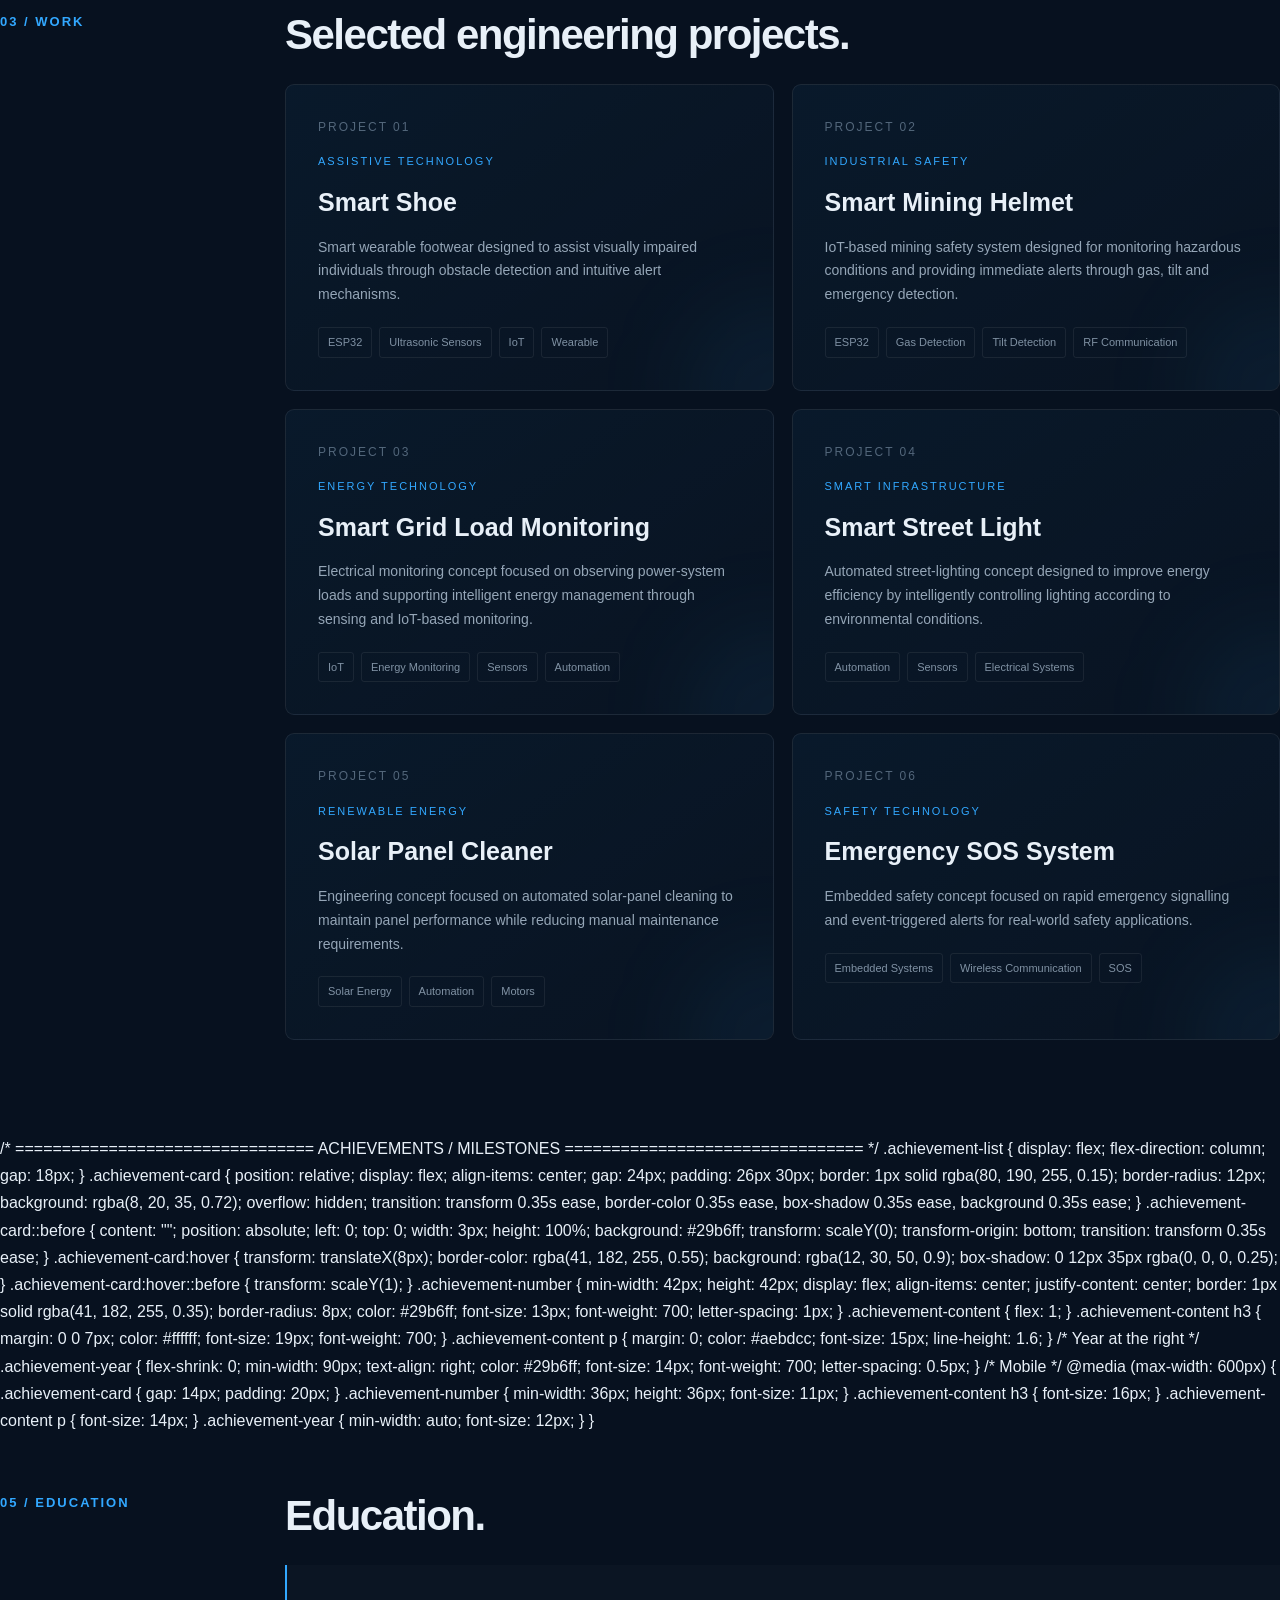
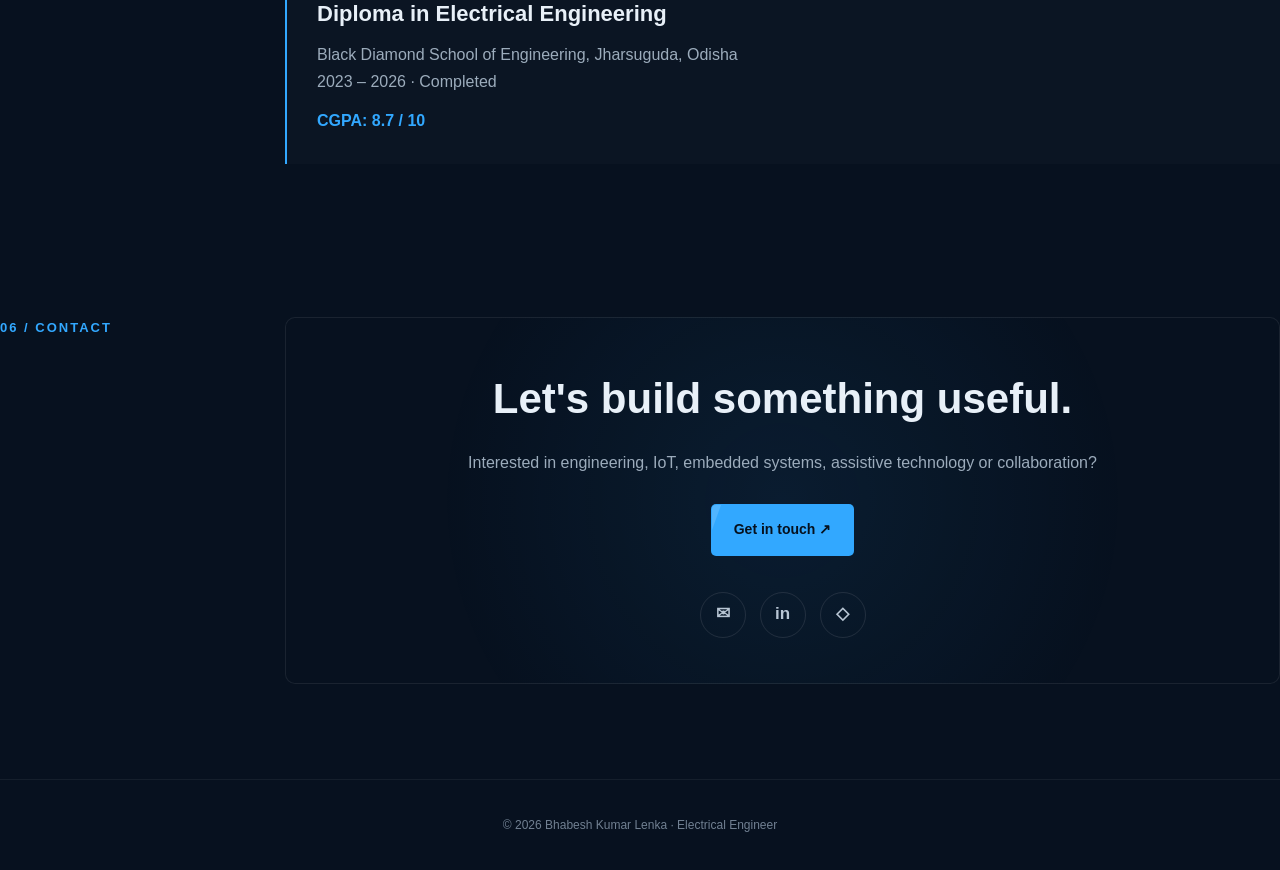
==== commit ddae68e6: "Update index.html" ====
--- a/index.html
+++ b/index.html
@@ -1637,7 +1637,7 @@
 .achievement-card {
   position: relative;
   display: flex;
-  align-items: flex-start;
+  align-items: center;
   gap: 24px;
 
   padding: 26px 30px;
@@ -1656,11 +1656,9 @@
     background 0.35s ease;
 }
 
-/* Highlight line */
 .achievement-card::before {
   content: "";
   position: absolute;
-
   left: 0;
   top: 0;
 
@@ -1675,7 +1673,6 @@
   transition: transform 0.35s ease;
 }
 
-/* Hover effect */
 .achievement-card:hover {
   transform: translateX(8px);
 
@@ -1690,7 +1687,6 @@
   transform: scaleY(1);
 }
 
-/* Number */
 .achievement-number {
   min-width: 42px;
   height: 42px;
@@ -1706,34 +1702,13 @@
 
   font-size: 13px;
   font-weight: 700;
-
   letter-spacing: 1px;
 }
 
-/* Content */
 .achievement-content {
   flex: 1;
 }
 
-/* Year badge */
-.achievement-year {
-  display: inline-block;
-
-  margin-bottom: 8px;
-  padding: 4px 10px;
-
-  border: 1px solid rgba(41, 182, 255, 0.35);
-  border-radius: 20px;
-
-  color: #29b6ff;
-
-  font-size: 12px;
-  font-weight: 700;
-
-  letter-spacing: 1px;
-}
-
-/* Achievement title */
 .achievement-content h3 {
   margin: 0 0 7px;
 
@@ -1743,7 +1718,6 @@
   font-weight: 700;
 }
 
-/* Description */
 .achievement-content p {
   margin: 0;
 
@@ -1753,11 +1727,27 @@
   line-height: 1.6;
 }
 
+/* Year at the right */
+.achievement-year {
+  flex-shrink: 0;
+
+  min-width: 90px;
+
+  text-align: right;
+
+  color: #29b6ff;
+
+  font-size: 14px;
+  font-weight: 700;
+
+  letter-spacing: 0.5px;
+}
+
 /* Mobile */
 @media (max-width: 600px) {
 
   .achievement-card {
-    gap: 15px;
+    gap: 14px;
     padding: 20px;
   }
 
@@ -1773,6 +1763,11 @@
 
   .achievement-content p {
     font-size: 14px;
+  }
+
+  .achievement-year {
+    min-width: auto;
+    font-size: 12px;
   }
 
 }
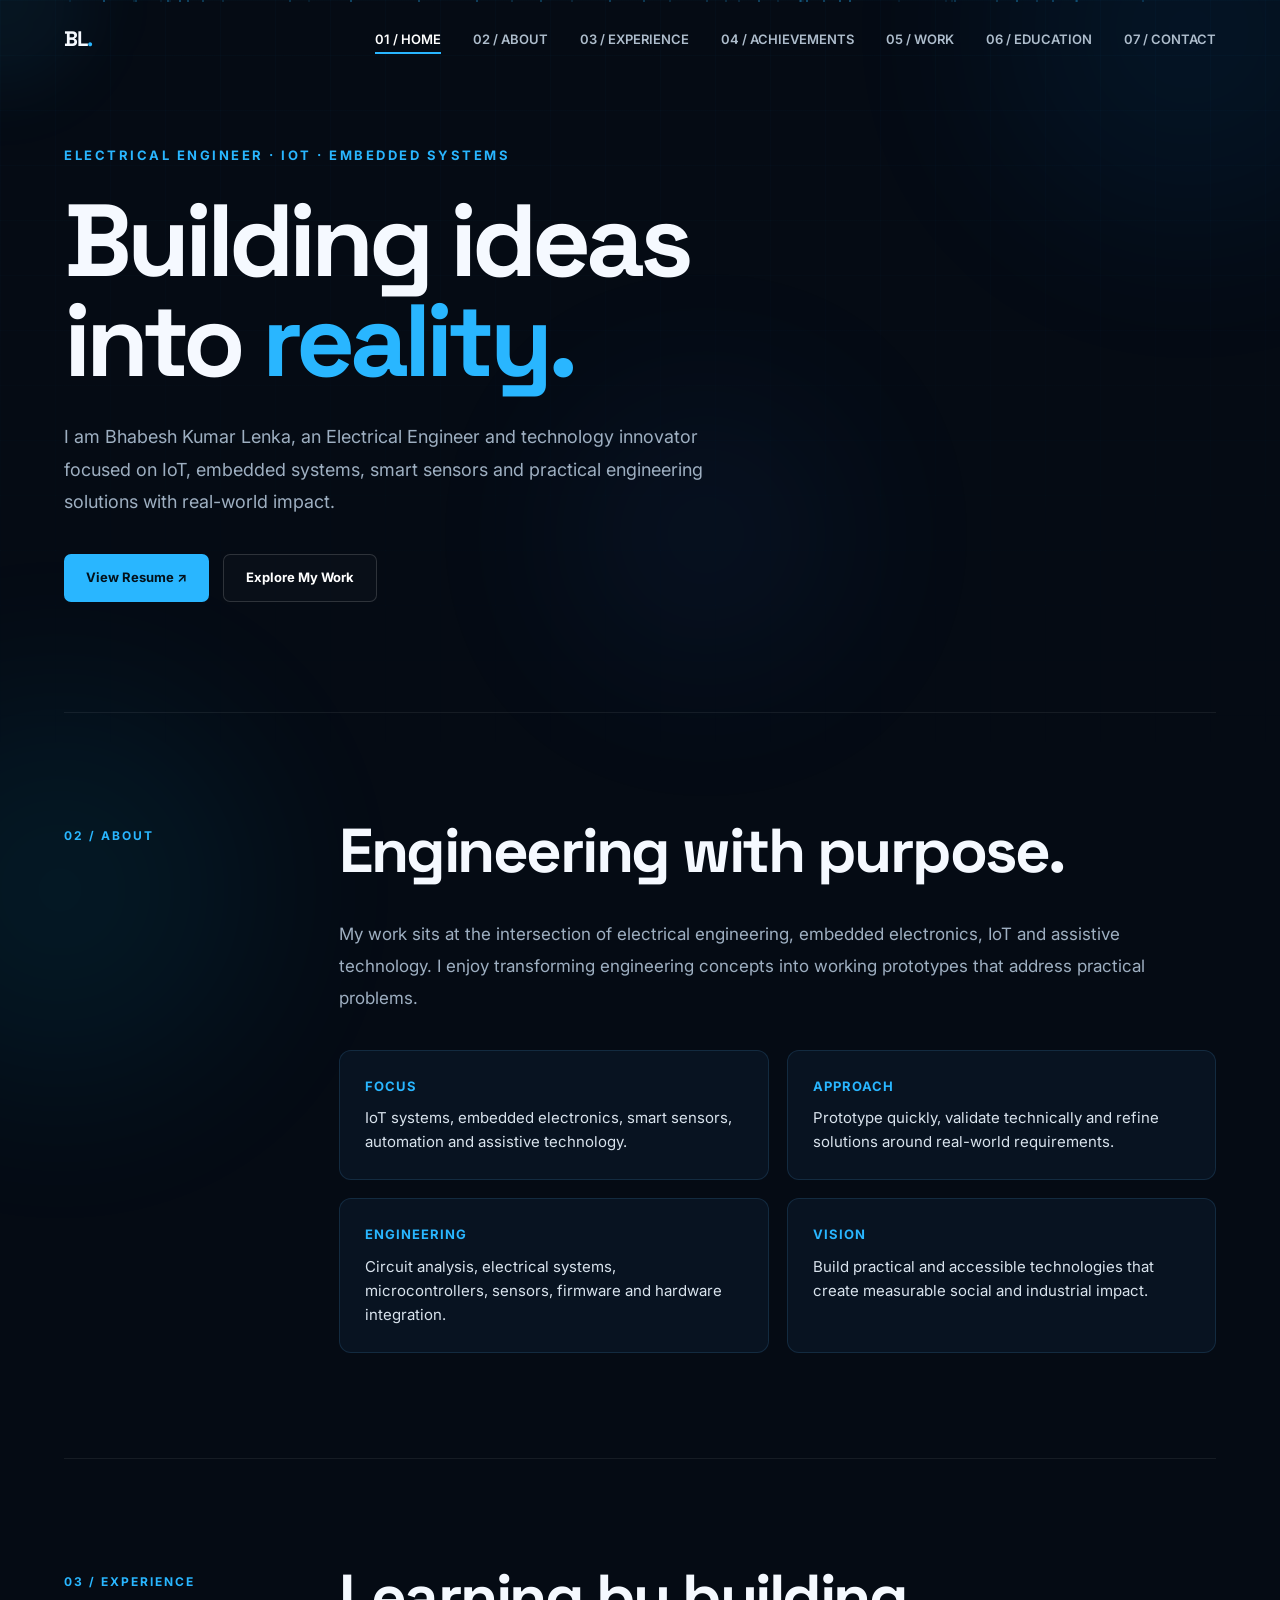
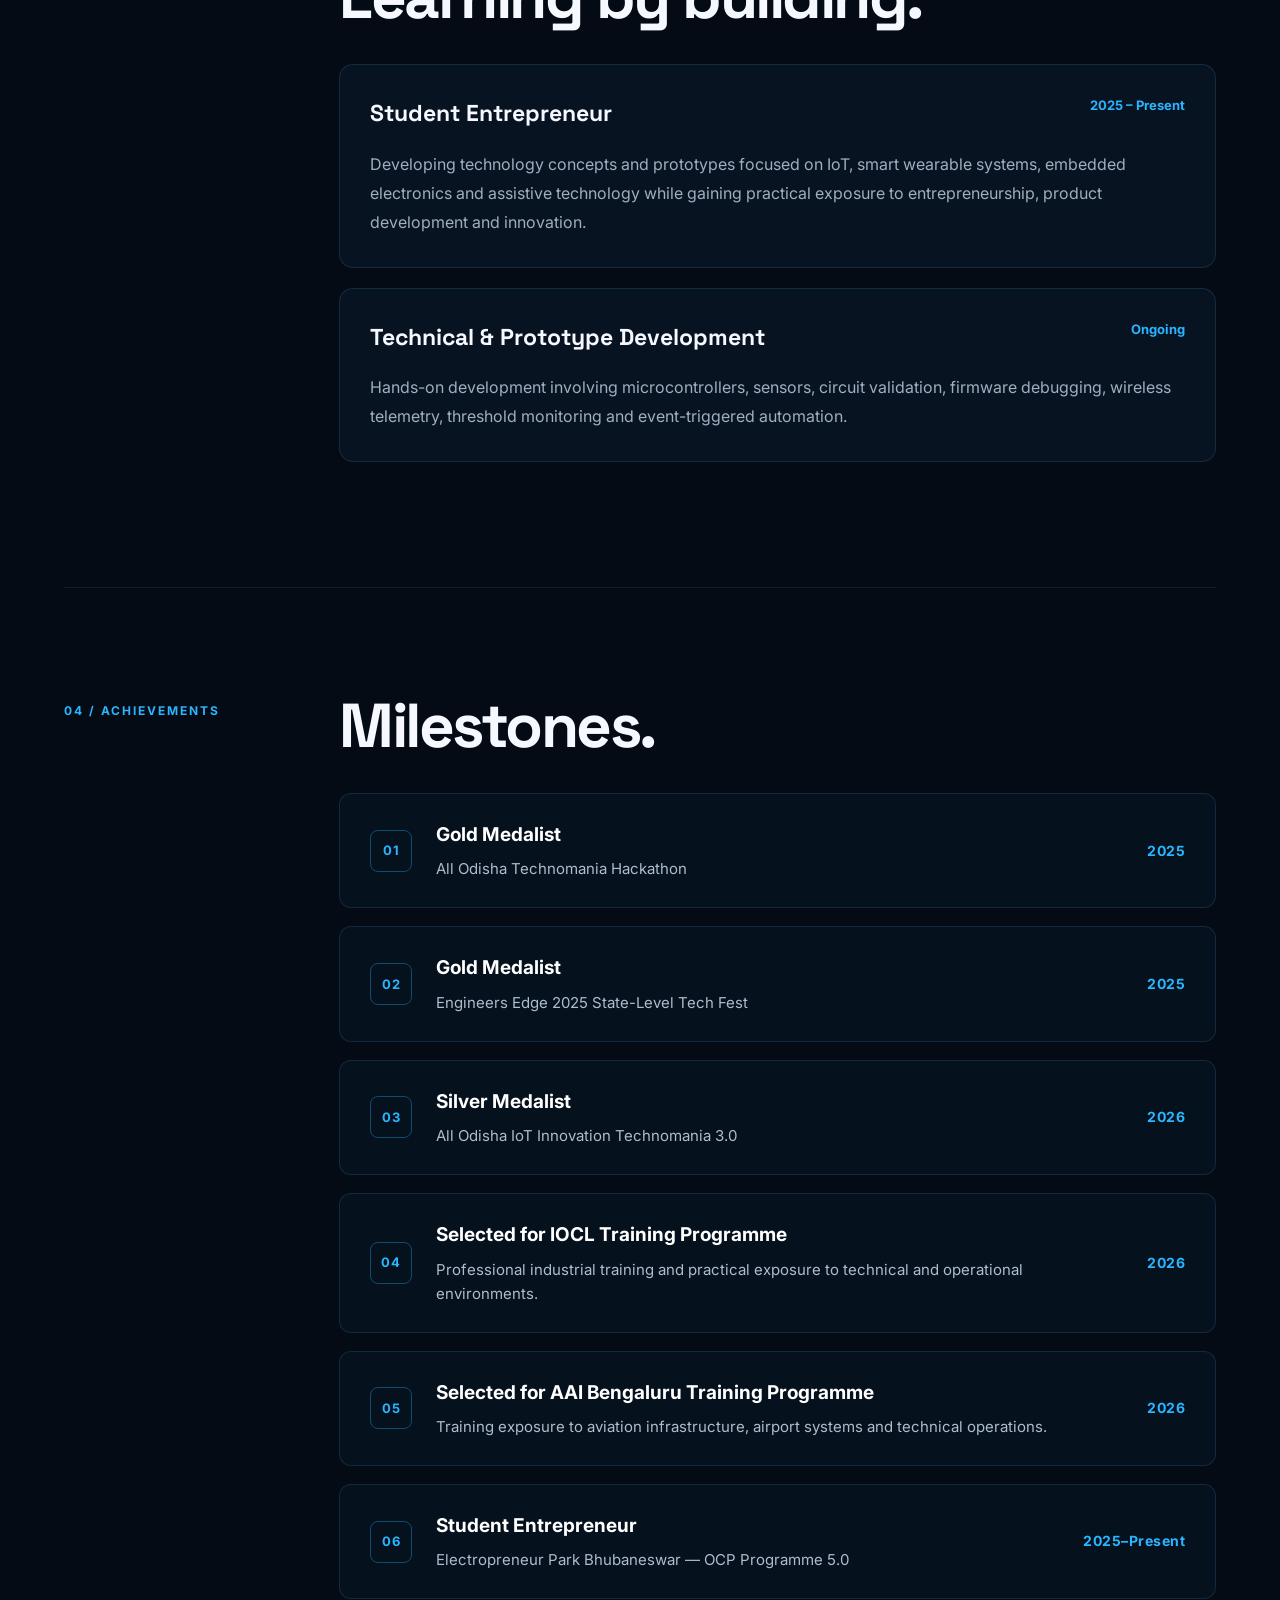
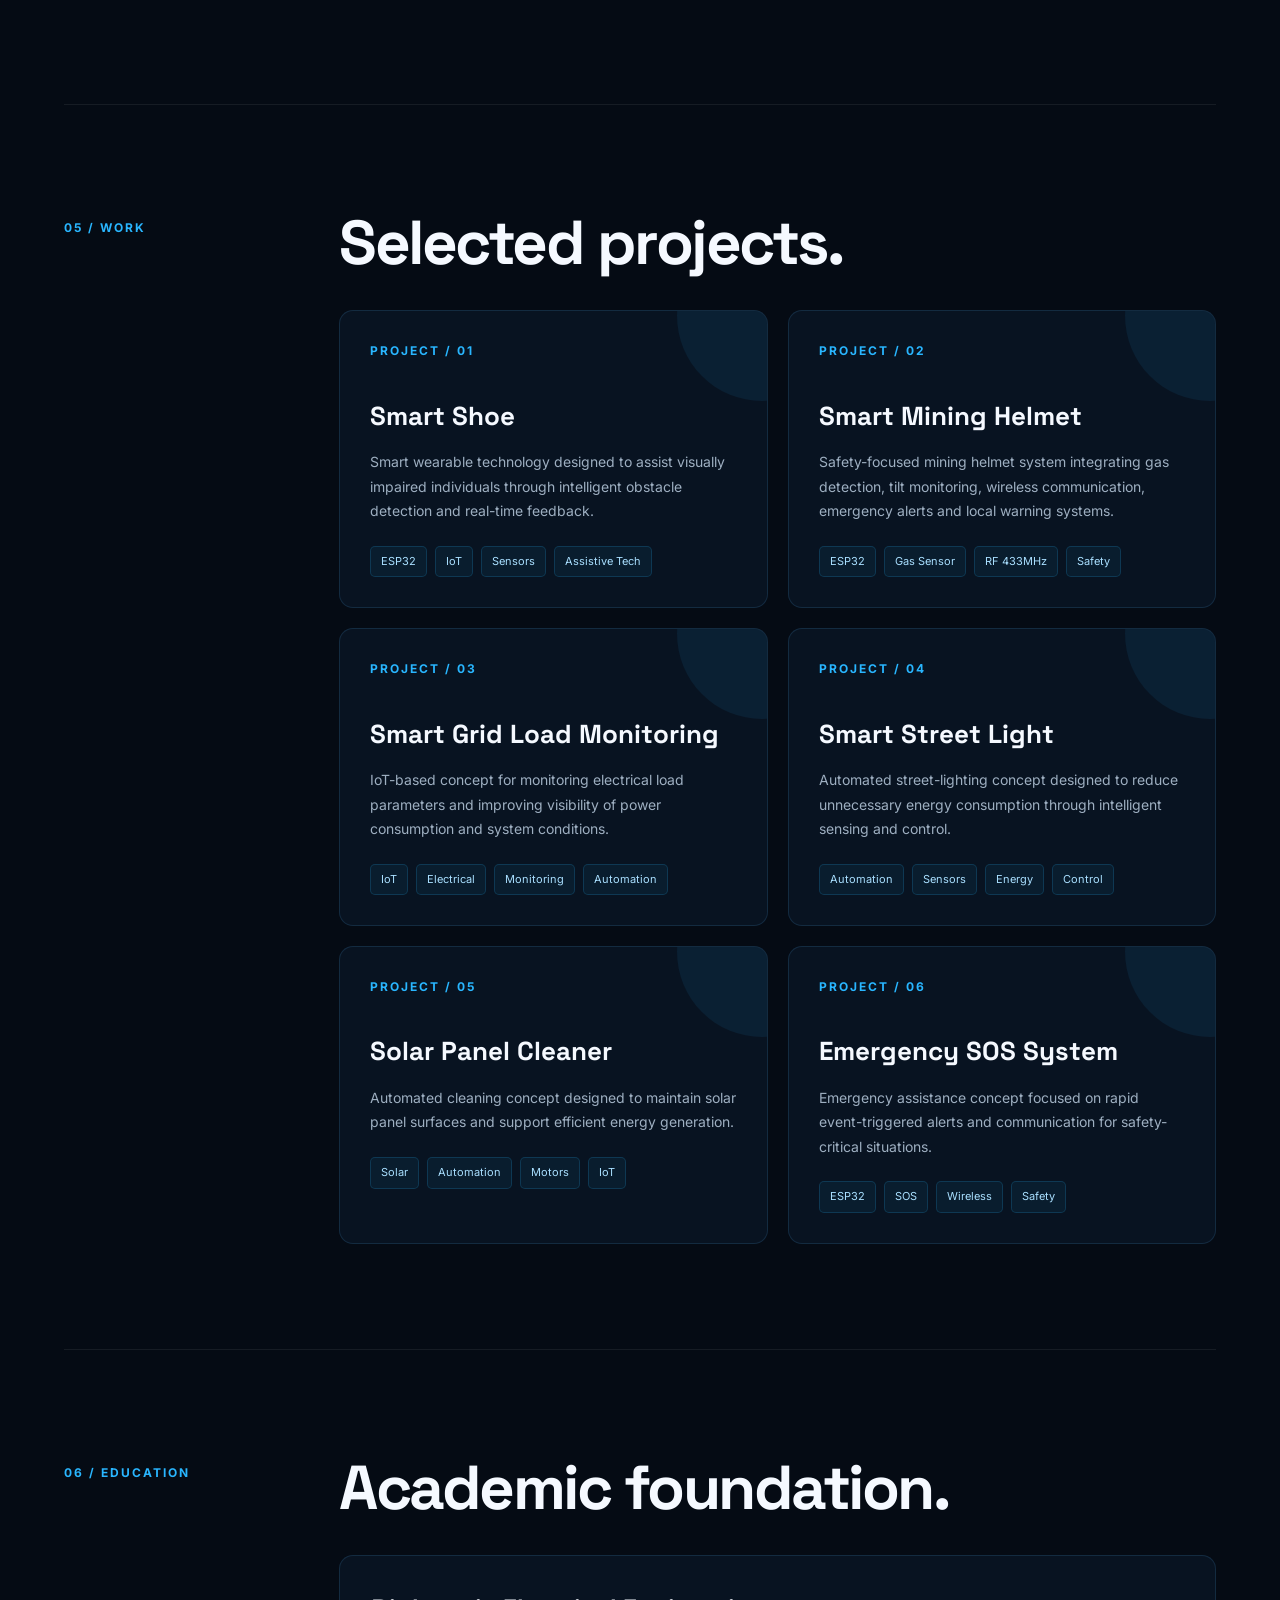
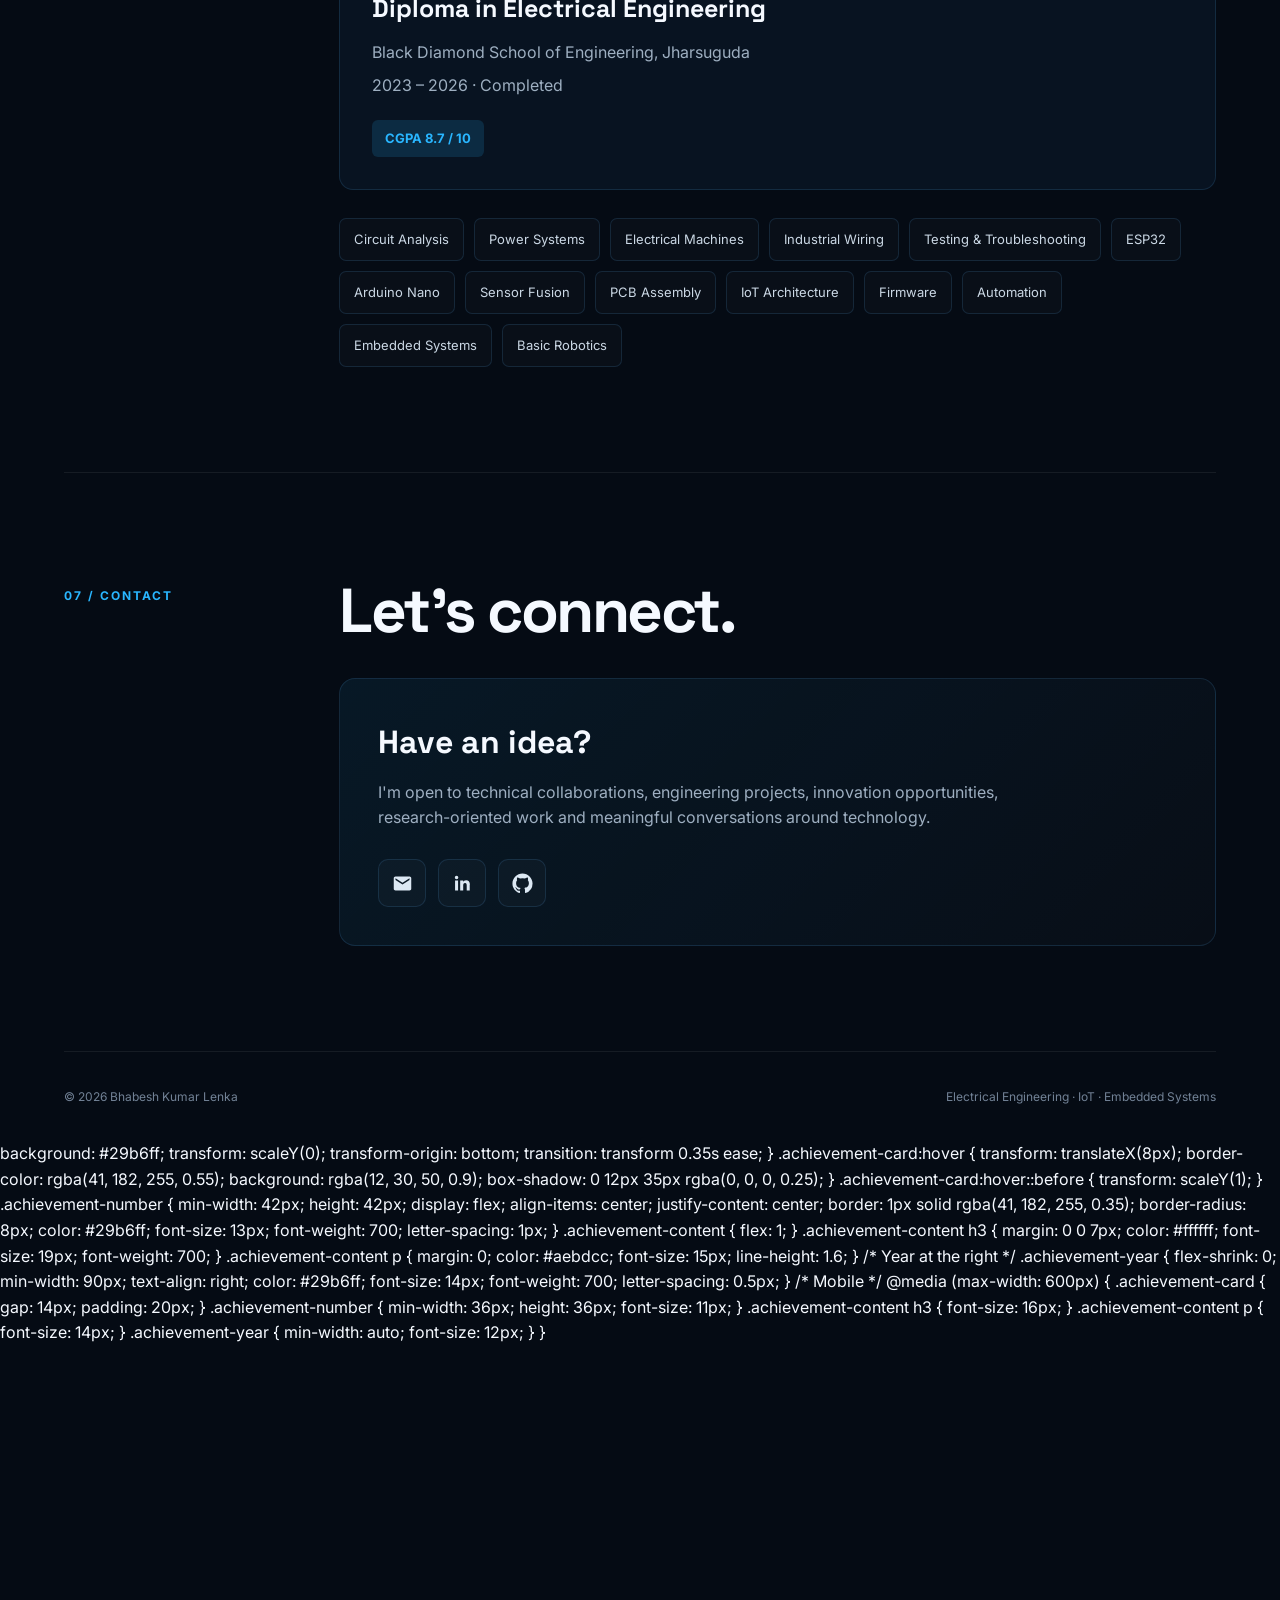
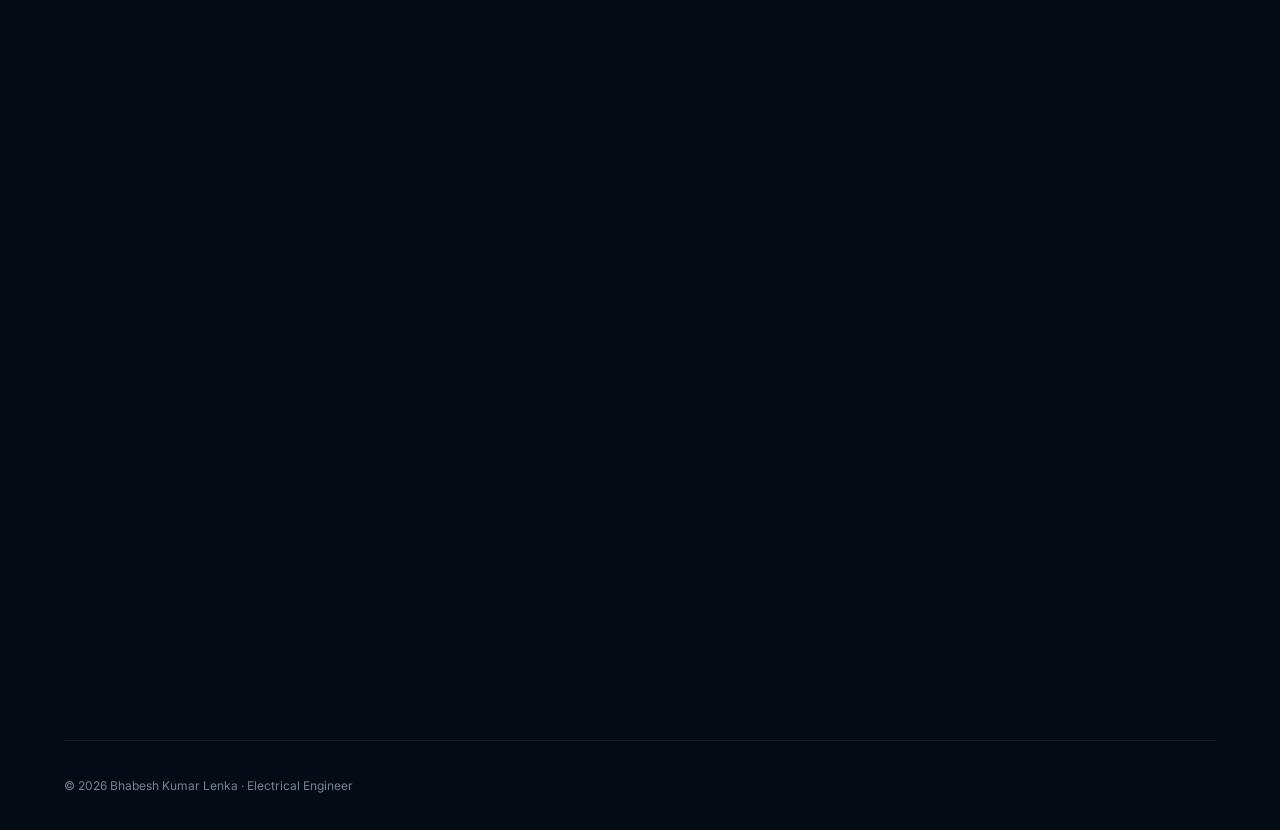
==== commit 26c848a4: "Update index.html" ====
--- a/index.html
+++ b/index.html
@@ -4,17 +4,35 @@
   <meta charset="UTF-8">
   <meta name="viewport" content="width=device-width, initial-scale=1.0">
 
+  <title>Bhabesh Kumar Lenka | Electrical Engineer & IoT Innovator</title>
+
   <meta
     name="description"
-    content="Bhabesh Kumar Lenka — Electrical Engineer, IoT & Embedded Systems Innovator"
+    content="Portfolio of Bhabesh Kumar Lenka — Electrical Engineer, IoT and Embedded Systems Innovator."
   >
 
-  <title>Bhabesh Kumar Lenka | Electrical Engineer</title>
+  <link rel="preconnect" href="https://fonts.googleapis.com">
+  <link rel="preconnect" href="https://fonts.gstatic.com" crossorigin>
+
+  <link
+    href="https://fonts.googleapis.com/css2?family=Inter:wght@400;500;600;700;800&family=Space+Grotesk:wght@400;500;600;700&display=swap"
+    rel="stylesheet"
+  >
 
   <style>
-    /* =========================================================
-       RESET
-    ========================================================= */
+    :root {
+      --bg: #050b14;
+      --bg-soft: #081321;
+      --card: rgba(9, 22, 38, 0.78);
+      --card-hover: rgba(13, 31, 51, 0.94);
+      --text: #f5f9ff;
+      --muted: #9eafc1;
+      --accent: #29b6ff;
+      --accent-soft: rgba(41, 182, 255, 0.15);
+      --border: rgba(90, 180, 255, 0.14);
+      --border-hover: rgba(41, 182, 255, 0.55);
+      --shadow: rgba(0, 0, 0, 0.3);
+    }
 
     * {
       margin: 0;
@@ -27,10 +45,10 @@
     }
 
     body {
-      font-family: Arial, Helvetica, sans-serif;
-      background: #07111f;
-      color: #e8f0f8;
-      line-height: 1.7;
+      background: var(--bg);
+      color: var(--text);
+      font-family: "Inter", sans-serif;
+      line-height: 1.6;
       overflow-x: hidden;
     }
 
@@ -39,251 +57,130 @@
       text-decoration: none;
     }
 
-    ::selection {
-      background: rgba(50, 168, 255, 0.3);
-      color: #fff;
-    }
-
-
-    /* =========================================================
-       ANIMATED BACKGROUND
-    ========================================================= */
-
-    .background {
+    button,
+    a {
+      -webkit-tap-highlight-color: transparent;
+    }
+
+    /* =========================
+       BACKGROUND
+    ========================= */
+
+    .background-grid {
       position: fixed;
       inset: 0;
-      overflow: hidden;
+      z-index: -5;
       pointer-events: none;
-      z-index: -5;
-    }
-
-    /* Moving grid */
-
-    .background-grid {
-      position: absolute;
-      inset: 0;
-
       background-image:
-        linear-gradient(
-          rgba(50, 168, 255, 0.025) 1px,
-          transparent 1px
-        ),
-        linear-gradient(
-          90deg,
-          rgba(50, 168, 255, 0.025) 1px,
-          transparent 1px
-        );
-
-      background-size: 65px 65px;
-
-      mask-image: linear-gradient(
-        to bottom,
-        rgba(0,0,0,0.8),
-        transparent 90%
-      );
-
-      animation: gridMove 20s linear infinite;
-    }
-
-    @keyframes gridMove {
-      from {
-        transform: translateY(0);
-      }
-
-      to {
-        transform: translateY(65px);
-      }
-    }
-
-
-    /* Glowing orbs */
+        linear-gradient(rgba(41, 182, 255, 0.025) 1px, transparent 1px),
+        linear-gradient(90deg, rgba(41, 182, 255, 0.025) 1px, transparent 1px);
+      background-size: 55px 55px;
+      mask-image: linear-gradient(to bottom, black, transparent 90%);
+    }
 
     .orb {
-      position: absolute;
-      border-radius: 50%;
-      filter: blur(70px);
-      opacity: 0.18;
-    }
-
-    .orb.one {
-      width: 420px;
-      height: 420px;
-      background: #087cff;
-      top: -180px;
-      left: -160px;
-      animation: orbOne 13s ease-in-out infinite alternate;
-    }
-
-    .orb.two {
+      position: fixed;
       width: 380px;
       height: 380px;
-      background: #00c8ff;
-      right: -170px;
-      top: 25%;
-      animation: orbTwo 16s ease-in-out infinite alternate;
-    }
-
-    .orb.three {
-      width: 320px;
-      height: 320px;
-      background: #1262ff;
-      bottom: -150px;
-      left: 35%;
-      animation: orbThree 14s ease-in-out infinite alternate;
-    }
-
-    @keyframes orbOne {
-      from {
-        transform: translate(0, 0) scale(1);
-      }
-
-      to {
-        transform: translate(160px, 120px) scale(1.2);
-      }
-    }
-
-    @keyframes orbTwo {
-      from {
+      border-radius: 50%;
+      filter: blur(100px);
+      opacity: 0.08;
+      pointer-events: none;
+      z-index: -4;
+    }
+
+    .orb-one {
+      background: #008cff;
+      top: -160px;
+      right: -100px;
+      animation: floatOrb 12s ease-in-out infinite;
+    }
+
+    .orb-two {
+      background: #00c6ff;
+      bottom: -180px;
+      left: -130px;
+      animation: floatOrb 15s ease-in-out infinite reverse;
+    }
+
+    .orb-three {
+      background: #3b82f6;
+      top: 45%;
+      left: 45%;
+      width: 260px;
+      height: 260px;
+      animation: pulseOrb 8s ease-in-out infinite;
+    }
+
+    @keyframes floatOrb {
+      0%, 100% {
         transform: translate(0, 0);
       }
-
-      to {
-        transform: translate(-130px, 100px) scale(1.15);
-      }
-    }
-
-    @keyframes orbThree {
-      from {
-        transform: translateY(0);
-      }
-
-      to {
-        transform: translateY(-150px) scale(1.2);
-      }
-    }
-
-
-    /* Floating particles */
+      50% {
+        transform: translate(40px, -30px);
+      }
+    }
+
+    @keyframes pulseOrb {
+      0%, 100% {
+        transform: scale(0.9);
+        opacity: 0.05;
+      }
+      50% {
+        transform: scale(1.15);
+        opacity: 0.1;
+      }
+    }
 
     .particles {
-      position: absolute;
+      position: fixed;
       inset: 0;
+      z-index: -3;
+      pointer-events: none;
     }
 
     .particle {
       position: absolute;
       width: 2px;
       height: 2px;
-      background: #32a8ff;
       border-radius: 50%;
-      opacity: 0.35;
+      background: rgba(41, 182, 255, 0.6);
       animation: particleFloat linear infinite;
     }
 
-    .particle:nth-child(1) {
-      left: 8%;
-      top: 20%;
-      animation-duration: 9s;
-    }
-
-    .particle:nth-child(2) {
-      left: 18%;
-      top: 70%;
-      animation-duration: 13s;
-    }
-
-    .particle:nth-child(3) {
-      left: 30%;
-      top: 35%;
-      animation-duration: 11s;
-    }
-
-    .particle:nth-child(4) {
-      left: 42%;
-      top: 80%;
-      animation-duration: 15s;
-    }
-
-    .particle:nth-child(5) {
-      left: 55%;
-      top: 22%;
-      animation-duration: 12s;
-    }
-
-    .particle:nth-child(6) {
-      left: 67%;
-      top: 60%;
-      animation-duration: 10s;
-    }
-
-    .particle:nth-child(7) {
-      left: 78%;
-      top: 30%;
-      animation-duration: 14s;
-    }
-
-    .particle:nth-child(8) {
-      left: 88%;
-      top: 75%;
-      animation-duration: 16s;
-    }
-
-    .particle:nth-child(9) {
-      left: 94%;
-      top: 15%;
-      animation-duration: 12s;
-    }
-
-    .particle:nth-child(10) {
-      left: 50%;
-      top: 50%;
-      animation-duration: 17s;
-    }
-
     @keyframes particleFloat {
-      0% {
-        transform: translateY(0);
+      from {
+        transform: translateY(100vh);
         opacity: 0;
       }
-
-      25% {
-        opacity: 0.45;
-      }
-
-      50% {
-        transform: translateY(-80px);
-        opacity: 0.25;
-      }
-
-      75% {
-        opacity: 0.5;
-      }
-
-      100% {
-        transform: translateY(-160px);
+      15% {
+        opacity: 1;
+      }
+      85% {
+        opacity: 1;
+      }
+      to {
+        transform: translateY(-20vh);
         opacity: 0;
       }
     }
 
-
-    /* =========================================================
+    /* =========================
        LOADER
-    ========================================================= */
-
-    #loader {
+    ========================= */
+
+    .loader {
       position: fixed;
       inset: 0;
-      background: #07111f;
+      z-index: 9999;
+      background: var(--bg);
       display: flex;
+      align-items: center;
       justify-content: center;
-      align-items: center;
-      z-index: 9999;
-      transition:
-        opacity 0.7s ease,
-        visibility 0.7s ease;
-    }
-
-    #loader.hide {
+      transition: opacity 0.7s ease, visibility 0.7s ease;
+    }
+
+    .loader.hidden {
       opacity: 0;
       visibility: hidden;
     }
@@ -293,761 +190,875 @@
     }
 
     .loader-logo {
-      font-size: 36px;
-      font-weight: 800;
-      letter-spacing: 4px;
-      color: #fff;
-      animation: loaderPulse 1.5s infinite;
-    }
-
-    .loader-logo span {
-      color: #32a8ff;
+      font-family: "Space Grotesk", sans-serif;
+      font-size: 42px;
+      font-weight: 700;
+      letter-spacing: -2px;
+      margin-bottom: 18px;
     }
 
     .loader-line {
-      width: 100px;
+      width: 180px;
       height: 2px;
-      background: #32a8ff;
-      margin: 18px auto 0;
-      box-shadow: 0 0 15px rgba(50,168,255,0.8);
-      animation: loaderLine 1.4s infinite;
-    }
-
-    @keyframes loaderPulse {
-      50% {
-        opacity: 0.4;
-      }
-    }
-
-    @keyframes loaderLine {
+      background: rgba(255,255,255,0.1);
+      overflow: hidden;
+      margin: auto;
+    }
+
+    .loader-line::after {
+      content: "";
+      display: block;
+      width: 50%;
+      height: 100%;
+      background: var(--accent);
+      animation: loading 1.1s ease-in-out infinite;
+    }
+
+    @keyframes loading {
       0% {
-        transform: scaleX(0);
-        transform-origin: left;
-      }
-
-      50% {
-        transform: scaleX(1);
-        transform-origin: left;
-      }
-
+        transform: translateX(-120%);
+      }
       100% {
-        transform: scaleX(0);
-        transform-origin: right;
-      }
-    }
-
-
-    /* =========================================================
+        transform: translateX(300%);
+      }
+    }
+
+    /* =========================
        SCROLL PROGRESS
-    ========================================================= */
-
-    .progress-bar {
+    ========================= */
+
+    .scroll-progress {
       position: fixed;
       top: 0;
       left: 0;
-      height: 3px;
+      height: 2px;
       width: 0;
-      background: #32a8ff;
-      box-shadow: 0 0 15px rgba(50,168,255,0.9);
+      background: var(--accent);
       z-index: 10000;
-    }
-
-
-    /* =========================================================
-       CURSOR GLOW
-    ========================================================= */
-
-    .cursor-glow {
-      position: fixed;
-      width: 220px;
-      height: 220px;
-      border-radius: 50%;
-      background: radial-gradient(
-        circle,
-        rgba(50,168,255,0.08),
-        transparent 68%
-      );
-      pointer-events: none;
-      transform: translate(-50%, -50%);
-      z-index: -1;
-    }
-
-
-    /* =========================================================
+      box-shadow: 0 0 15px rgba(41,182,255,0.8);
+    }
+
+    /* =========================
        HEADER
-    ========================================================= */
+    ========================= */
 
     header {
       position: fixed;
       top: 0;
       left: 0;
       width: 100%;
-      padding: 25px 6%;
+      z-index: 1000;
+      padding: 22px 5vw;
+      transition: 0.35s ease;
+    }
+
+    header.scrolled {
+      padding: 14px 5vw;
+      background: rgba(5, 11, 20, 0.82);
+      backdrop-filter: blur(18px);
+      border-bottom: 1px solid rgba(255,255,255,0.05);
+    }
+
+    .nav {
+      max-width: 1250px;
+      margin: auto;
       display: flex;
+      align-items: center;
       justify-content: space-between;
-      align-items: center;
-      z-index: 1000;
-      transition: 0.4s ease;
-    }
-
-    header.scrolled {
-      padding: 16px 6%;
-      background: rgba(7,17,31,0.84);
-      backdrop-filter: blur(18px);
-      border-bottom: 1px solid rgba(255,255,255,0.06);
     }
 
     .logo {
+      font-family: "Space Grotesk", sans-serif;
       font-size: 21px;
-      font-weight: 800;
-      letter-spacing: 3px;
+      font-weight: 700;
+      letter-spacing: -0.8px;
     }
 
     .logo span {
-      color: #32a8ff;
-    }
-
-    nav {
+      color: var(--accent);
+    }
+
+    .nav-links {
       display: flex;
-      gap: 30px;
-      align-items: center;
-    }
-
-    nav a {
+      gap: 32px;
+      list-style: none;
+    }
+
+    .nav-links a {
       position: relative;
-      color: #9eafbf;
+      color: #aebdcc;
       font-size: 13px;
-      transition: 0.3s;
-    }
-
-    nav a::after {
+      font-weight: 600;
+      transition: color 0.3s ease;
+    }
+
+    .nav-links a::after {
       content: "";
       position: absolute;
       left: 0;
       bottom: -7px;
       width: 0;
       height: 2px;
-      background: #32a8ff;
-      transition: 0.3s;
-    }
-
-    nav a:hover,
-    nav a.active {
+      background: var(--accent);
+      transition: width 0.3s ease;
+    }
+
+    .nav-links a:hover,
+    .nav-links a.active {
       color: #fff;
     }
 
-    nav a:hover::after,
-    nav a.active::after {
+    .nav-links a:hover::after,
+    .nav-links a.active::after {
       width: 100%;
     }
 
     .menu-btn {
       display: none;
+      border: 0;
+      background: transparent;
+      color: white;
+      font-size: 25px;
       cursor: pointer;
-      font-size: 25px;
-    }
-
-
-    /* =========================================================
-       CONTAINER
-    ========================================================= */
-
-    .container {
-      width: min(1120px, 88%);
+    }
+
+    /* =========================
+       MAIN
+    ========================= */
+
+    main {
+      width: min(1250px, 90%);
       margin: auto;
     }
-
-
-    /* =========================================================
-       HERO
-    ========================================================= */
 
     .hero {
       min-height: auto;
-      padding: 155px 0 28px;
+      padding-top: 145px;
+      padding-bottom: 110px;
       display: flex;
       align-items: center;
     }
 
     .hero-content {
-      max-width: 920px;
-    }
-
-    .eyebrow {
-      color: #32a8ff;
+      max-width: 900px;
+    }
+
+    .hero-kicker {
+      color: var(--accent);
       font-size: 13px;
-      letter-spacing: 3px;
+      font-weight: 700;
+      letter-spacing: 2.5px;
       text-transform: uppercase;
-      margin-bottom: 22px;
+      margin-bottom: 25px;
       opacity: 0;
-      animation: fadeUp 0.8s ease forwards 0.25s;
+      transform: translateY(20px);
+      animation: heroReveal 0.8s 0.3s forwards;
     }
 
     .hero h1 {
-      font-size: clamp(50px, 8vw, 94px);
+      font-family: "Space Grotesk", sans-serif;
+      font-size: clamp(55px, 8vw, 105px);
       line-height: 0.98;
-      letter-spacing: -4px;
-      margin-bottom: 28px;
+      letter-spacing: -5px;
+      max-width: 900px;
+      margin-bottom: 30px;
       opacity: 0;
-      animation: fadeUp 0.9s ease forwards 0.45s;
+      transform: translateY(35px);
+      animation: heroReveal 0.9s 0.45s forwards;
     }
 
     .hero h1 span {
-      color: #32a8ff;
-      text-shadow:
-        0 0 30px rgba(50,168,255,0.2);
+      color: var(--accent);
     }
 
     .hero-description {
-      max-width: 720px;
-      color: #9cacbc;
+      max-width: 680px;
+      color: var(--muted);
       font-size: 18px;
-      margin-bottom: 32px;
+      line-height: 1.8;
+      margin-bottom: 35px;
       opacity: 0;
-      animation: fadeUp 0.9s ease forwards 0.65s;
+      transform: translateY(25px);
+      animation: heroReveal 0.9s 0.6s forwards;
     }
 
     .hero-buttons {
       display: flex;
-      align-items: center;
+      gap: 14px;
       flex-wrap: wrap;
-      gap: 15px;
       opacity: 0;
-      animation: fadeUp 0.9s ease forwards 0.85s;
+      transform: translateY(20px);
+      animation: heroReveal 0.8s 0.75s forwards;
+    }
+
+    @keyframes heroReveal {
+      to {
+        opacity: 1;
+        transform: translateY(0);
+      }
     }
 
     .btn {
       position: relative;
+      display: inline-flex;
+      align-items: center;
+      justify-content: center;
+      min-height: 48px;
+      padding: 0 22px;
+      border-radius: 7px;
+      font-size: 13px;
+      font-weight: 700;
+      transition: 0.3s ease;
       overflow: hidden;
-      display: inline-block;
-      padding: 13px 22px;
-      border-radius: 5px;
-      border: 1px solid rgba(50,168,255,0.55);
-      font-size: 14px;
+    }
+
+    .btn-primary {
+      background: var(--accent);
+      color: #03111b;
+    }
+
+    .btn-primary:hover {
+      transform: translateY(-4px);
+      box-shadow: 0 12px 30px rgba(41,182,255,0.22);
+    }
+
+    .btn-outline {
+      border: 1px solid rgba(255,255,255,0.15);
+      color: #fff;
+      background: rgba(255,255,255,0.02);
+    }
+
+    .btn-outline:hover {
+      transform: translateY(-4px);
+      border-color: var(--accent);
+      background: var(--accent-soft);
+    }
+
+    /* =========================
+       SECTIONS
+    ========================= */
+
+    .section {
+      display: grid;
+      grid-template-columns: 220px 1fr;
+      gap: 55px;
+      padding: 105px 0;
+      border-top: 1px solid rgba(255,255,255,0.07);
+    }
+
+    .section-label {
+      color: var(--accent);
+      font-size: 12px;
+      font-weight: 700;
+      letter-spacing: 2px;
+      padding-top: 8px;
+    }
+
+    .section-content h2 {
+      font-family: "Space Grotesk", sans-serif;
+      font-size: clamp(38px, 5vw, 62px);
+      letter-spacing: -2.5px;
+      line-height: 1.05;
+      margin-bottom: 35px;
+    }
+
+    .section-content > p {
+      color: var(--muted);
+      font-size: 17px;
+      line-height: 1.9;
+      max-width: 850px;
+    }
+
+    /* =========================
+       ABOUT
+    ========================= */
+
+    .about-grid {
+      display: grid;
+      grid-template-columns: repeat(2, 1fr);
+      gap: 18px;
+      margin-top: 35px;
+    }
+
+    .info-card {
+      padding: 25px;
+      border: 1px solid var(--border);
+      border-radius: 12px;
+      background: var(--card);
+      transition: 0.35s ease;
+    }
+
+    .info-card:hover {
+      transform: translateY(-7px);
+      border-color: var(--border-hover);
+      background: var(--card-hover);
+      box-shadow: 0 18px 40px var(--shadow);
+    }
+
+    .info-card h3 {
+      color: var(--accent);
+      font-size: 13px;
+      letter-spacing: 1px;
+      text-transform: uppercase;
+      margin-bottom: 10px;
+    }
+
+    .info-card p {
+      color: #d9e3ed;
+      font-size: 15px;
+    }
+
+    /* =========================
+       EXPERIENCE
+    ========================= */
+
+    .experience-card {
+      padding: 30px;
+      border: 1px solid var(--border);
+      border-radius: 14px;
+      background: var(--card);
+      transition: 0.4s ease;
+      margin-bottom: 20px;
+    }
+
+    .experience-card:hover {
+      transform: translateY(-8px);
+      border-color: var(--border-hover);
+      box-shadow: 0 20px 50px var(--shadow);
+    }
+
+    .experience-top {
+      display: flex;
+      justify-content: space-between;
+      gap: 20px;
+      margin-bottom: 18px;
+    }
+
+    .experience-card h3 {
+      font-family: "Space Grotesk", sans-serif;
+      font-size: 23px;
+    }
+
+    .experience-date {
+      color: var(--accent);
+      font-size: 13px;
+      font-weight: 700;
+      white-space: nowrap;
+    }
+
+    .experience-card p {
+      color: var(--muted);
+      line-height: 1.8;
+    }
+
+    /* =========================
+       PROJECTS
+    ========================= */
+
+    .project-grid {
+      display: grid;
+      grid-template-columns: repeat(2, 1fr);
+      gap: 20px;
+    }
+
+    .project-card {
+      position: relative;
+      min-height: 290px;
+      padding: 30px;
+      border: 1px solid var(--border);
+      border-radius: 14px;
+      background: var(--card);
+      overflow: hidden;
+      transform-style: preserve-3d;
       transition:
-        transform 0.3s ease,
-        box-shadow 0.3s ease,
-        background 0.3s ease;
-    }
-
-    .btn::before {
+        transform 0.45s ease,
+        border-color 0.35s ease,
+        background 0.35s ease,
+        box-shadow 0.35s ease;
+    }
+
+    .project-card::before {
       content: "";
       position: absolute;
+      width: 170px;
+      height: 170px;
+      right: -80px;
+      top: -80px;
+      border-radius: 50%;
+      background: rgba(41,182,255,0.08);
+      transition: 0.4s ease;
+    }
+
+    .project-card:hover {
+      border-color: var(--border-hover);
+      background: var(--card-hover);
+      box-shadow: 0 22px 55px var(--shadow);
+      transform: translateY(-9px);
+    }
+
+    .project-card:hover::before {
+      transform: scale(1.8);
+    }
+
+    .project-number {
+      color: var(--accent);
+      font-size: 12px;
+      font-weight: 700;
+      letter-spacing: 2px;
+      margin-bottom: 35px;
+    }
+
+    .project-card h3 {
+      font-family: "Space Grotesk", sans-serif;
+      font-size: 26px;
+      margin-bottom: 13px;
+    }
+
+    .project-card p {
+      color: var(--muted);
+      font-size: 14px;
+      line-height: 1.75;
+    }
+
+    .project-tags {
+      display: flex;
+      flex-wrap: wrap;
+      gap: 8px;
+      margin-top: 22px;
+    }
+
+    .tag {
+      border: 1px solid rgba(41,182,255,0.18);
+      color: #a9dfff;
+      background: rgba(41,182,255,0.06);
+      padding: 6px 10px;
+      border-radius: 5px;
+      font-size: 11px;
+      transition: 0.25s ease;
+    }
+
+    .tag:hover {
+      background: rgba(41,182,255,0.16);
+      border-color: rgba(41,182,255,0.5);
+      transform: translateY(-2px);
+    }
+
+    /* =========================
+       ACHIEVEMENTS
+    ========================= */
+
+    .achievement-list {
+      display: flex;
+      flex-direction: column;
+      gap: 18px;
+    }
+
+    .achievement-card {
+      position: relative;
+      display: flex;
+      align-items: center;
+      gap: 24px;
+      padding: 26px 30px;
+      border: 1px solid rgba(80, 190, 255, 0.15);
+      border-radius: 12px;
+      background: rgba(8, 20, 35, 0.72);
+      overflow: hidden;
+      transition:
+        transform 0.35s ease,
+        border-color 0.35s ease,
+        box-shadow 0.35s ease,
+        background 0.35s ease;
+    }
+
+    .achievement-card::before {
+      content: "";
+      position: absolute;
+      left: 0;
       top: 0;
-      left: -100%;
-      width: 100%;
+      width: 3px;
       height: 100%;
-      background: rgba(255,255,255,0.15);
-      transform: skewX(-20deg);
-      transition: 0.5s;
-    }
-
-    .btn:hover::before {
-      left: 120%;
-    }
-
-    .btn-primary {
-      background: #32a8ff;
-      color: #06111e;
+      background: #29b6ff;
+      transform: scaleY(0);
+      transform-origin: bottom;
+      transition: transform 0.35s ease;
+    }
+
+    .achievement-card:hover {
+      transform: translateX(8px);
+      border-color: rgba(41, 182, 255, 0.55);
+      background: rgba(12, 30, 50, 0.9);
+      box-shadow: 0 12px 35px rgba(0, 0, 0, 0.25);
+    }
+
+    .achievement-card:hover::before {
+      transform: scaleY(1);
+    }
+
+    .achievement-number {
+      min-width: 42px;
+      height: 42px;
+      display: flex;
+      align-items: center;
+      justify-content: center;
+      border: 1px solid rgba(41, 182, 255, 0.35);
+      border-radius: 8px;
+      color: #29b6ff;
+      font-size: 13px;
       font-weight: 700;
-    }
-
-    .btn-primary:hover {
-      transform: translateY(-4px);
-      box-shadow:
-        0 12px 35px rgba(50,168,255,0.25);
-    }
-
-    .btn-outline {
-      color: #dce9f5;
-    }
-
-    .btn-outline:hover {
-      background: rgba(50,168,255,0.08);
-      transform: translateY(-4px);
-    }
-
-    .text-link {
-      color: #91a3b5;
+      letter-spacing: 1px;
+    }
+
+    .achievement-content {
+      flex: 1;
+    }
+
+    .achievement-content h3 {
+      margin: 0 0 7px;
+      color: #ffffff;
+      font-size: 19px;
+      font-weight: 700;
+    }
+
+    .achievement-content p {
+      margin: 0;
+      color: #aebdcc;
+      font-size: 15px;
+      line-height: 1.6;
+    }
+
+    .achievement-year {
+      flex-shrink: 0;
+      min-width: 90px;
+      text-align: right;
+      color: #29b6ff;
       font-size: 14px;
-      transition: 0.3s;
-    }
-
-    .text-link:hover {
-      color: #32a8ff;
-      transform: translateX(5px);
-    }
-
-
-    /* =========================================================
-       SECTIONS
-    ========================================================= */
-
-    .section {
-      padding: 58px 0 95px;
-      display: grid;
-      grid-template-columns: 220px 1fr;
-      gap: 65px;
-    }
-
-    .section-number {
-      color: #32a8ff;
+      font-weight: 700;
+      letter-spacing: 0.5px;
+    }
+
+    /* =========================
+       EDUCATION
+    ========================= */
+
+    .education-card {
+      padding: 32px;
+      border: 1px solid var(--border);
+      border-radius: 14px;
+      background: var(--card);
+      transition: 0.35s ease;
+    }
+
+    .education-card:hover {
+      transform: translateY(-7px);
+      border-color: var(--border-hover);
+      box-shadow: 0 20px 45px var(--shadow);
+    }
+
+    .education-card h3 {
+      font-family: "Space Grotesk", sans-serif;
+      font-size: 25px;
+      margin-bottom: 12px;
+    }
+
+    .education-card p {
+      color: var(--muted);
+      margin-bottom: 7px;
+    }
+
+    .cgpa {
+      display: inline-block;
+      margin-top: 15px;
+      padding: 8px 13px;
+      border-radius: 6px;
+      background: var(--accent-soft);
+      color: var(--accent);
       font-size: 13px;
-      letter-spacing: 2px;
       font-weight: 700;
     }
 
-    .section-title {
-      font-size: 42px;
-      line-height: 1.15;
-      letter-spacing: -1.5px;
-      margin-bottom: 25px;
-    }
-
-    .section-text {
-      color: #9cacbc;
-      max-width: 780px;
-      font-size: 16px;
-    }
-
-
-    /* =========================================================
-       REVEAL
-    ========================================================= */
-
-    .reveal {
-      opacity: 0;
-      transform: translateY(45px);
-      transition:
-        opacity 0.9s ease,
-        transform 0.9s ease;
-    }
-
-    .reveal.show {
-      opacity: 1;
-      transform: translateY(0);
-    }
-
-
-    /* =========================================================
+    /* =========================
        SKILLS
-    ========================================================= */
+    ========================= */
 
     .skills {
       display: flex;
       flex-wrap: wrap;
       gap: 10px;
-      margin-top: 28px;
     }
 
     .skill {
-      padding: 8px 13px;
-      border-radius: 4px;
-      border: 1px solid rgba(255,255,255,0.08);
-      background: rgba(255,255,255,0.015);
-      color: #aebdcc;
+      padding: 10px 14px;
+      border: 1px solid var(--border);
+      border-radius: 7px;
+      background: rgba(255,255,255,0.02);
+      color: #cbd8e5;
       font-size: 13px;
-      transition: 0.3s;
+      transition: 0.3s ease;
     }
 
     .skill:hover {
       color: #fff;
-      border-color: rgba(50,168,255,0.5);
-      transform: translateY(-5px);
-      box-shadow:
-        0 10px 25px rgba(50,168,255,0.08);
-    }
-
-
-    /* =========================================================
-       WORK GRID
-    ========================================================= */
-
-    .work-grid {
-      display: grid;
-      grid-template-columns: repeat(2, 1fr);
-      gap: 18px;
-    }
-
-    .project-card {
-      position: relative;
-      padding: 32px;
-      min-height: 270px;
-      border: 1px solid rgba(255,255,255,0.08);
-      border-radius: 9px;
+      border-color: var(--accent);
+      background: var(--accent-soft);
+      transform: translateY(-3px);
+    }
+
+    /* =========================
+       CONTACT
+    ========================= */
+
+    .contact-box {
+      padding: 38px;
+      border: 1px solid var(--border);
+      border-radius: 16px;
       background:
         linear-gradient(
-          145deg,
-          rgba(50,168,255,0.055),
-          rgba(255,255,255,0.012)
+          135deg,
+          rgba(41,182,255,0.08),
+          rgba(255,255,255,0.015)
         );
-      overflow: hidden;
-      transform-style: preserve-3d;
+    }
+
+    .contact-box h3 {
+      font-family: "Space Grotesk", sans-serif;
+      font-size: 32px;
+      margin-bottom: 12px;
+    }
+
+    .contact-box > p {
+      color: var(--muted);
+      max-width: 650px;
+      margin-bottom: 28px;
+    }
+
+    .socials {
+      display: flex;
+      gap: 12px;
+      flex-wrap: wrap;
+    }
+
+    .social {
+      position: relative;
+      width: 48px;
+      height: 48px;
+      display: flex;
+      align-items: center;
+      justify-content: center;
+      border: 1px solid var(--border);
+      border-radius: 10px;
+      background: rgba(255,255,255,0.025);
+      color: #dce8f3;
+      transition: 0.3s ease;
+    }
+
+    .social svg {
+      width: 21px;
+      height: 21px;
+      fill: currentColor;
+    }
+
+    .social:hover {
+      color: var(--accent);
+      border-color: var(--accent);
+      background: var(--accent-soft);
+      transform: translateY(-5px);
+      box-shadow: 0 10px 25px rgba(41,182,255,0.12);
+    }
+
+    .social::after {
+      content: "Click here";
+      position: absolute;
+      bottom: -36px;
+      left: 50%;
+      transform: translateX(-50%) translateY(5px);
+      background: #0c1a29;
+      border: 1px solid rgba(41,182,255,0.2);
+      color: #d9edfa;
+      padding: 5px 9px;
+      border-radius: 5px;
+      white-space: nowrap;
+      font-size: 10px;
+      opacity: 0;
+      pointer-events: none;
+      transition: 0.25s ease;
+    }
+
+    .social:hover::after {
+      opacity: 1;
+      transform: translateX(-50%) translateY(0);
+    }
+
+    /* =========================
+       FOOTER
+    ========================= */
+
+    footer {
+      width: min(1250px, 90%);
+      margin: auto;
+      padding: 35px 0;
+      border-top: 1px solid rgba(255,255,255,0.07);
+      display: flex;
+      justify-content: space-between;
+      gap: 20px;
+      color: #728296;
+      font-size: 12px;
+    }
+
+    /* =========================
+       REVEAL
+    ========================= */
+
+    .reveal {
+      opacity: 0;
+      transform: translateY(35px);
       transition:
-        transform 0.3s ease,
-        border-color 0.3s ease,
-        box-shadow 0.3s ease;
-    }
-
-    .project-card::before {
-      content: "";
-      position: absolute;
+        opacity 0.8s ease,
+        transform 0.8s ease;
+    }
+
+    .reveal.visible {
+      opacity: 1;
+      transform: translateY(0);
+    }
+
+    /* =========================
+       CURSOR
+    ========================= */
+
+    .cursor-glow {
+      position: fixed;
       width: 180px;
       height: 180px;
       border-radius: 50%;
-      background: rgba(50,168,255,0.07);
-      filter: blur(45px);
-      right: -90px;
-      bottom: -90px;
-      transition: 0.5s;
-    }
-
-    .project-card:hover {
-      border-color: rgba(50,168,255,0.4);
-      box-shadow:
-        0 25px 60px rgba(0,0,0,0.22);
-      transform: translateY(-7px);
-    }
-
-    .project-card:hover::before {
-      transform: scale(1.6);
-    }
-
-    .project-number {
-      color: #53677b;
-      font-size: 12px;
-      letter-spacing: 2px;
-      margin-bottom: 15px;
-    }
-
-    .project-label {
-      color: #32a8ff;
-      font-size: 11px;
-      letter-spacing: 2px;
-      text-transform: uppercase;
-      margin-bottom: 10px;
-    }
-
-    .project-card h3 {
-      font-size: 25px;
-      margin-bottom: 12px;
-      position: relative;
-    }
-
-    .project-card p {
-      color: #95a6b7;
-      font-size: 14px;
-      position: relative;
-    }
-
-    .project-tech {
-      display: flex;
-      flex-wrap: wrap;
-      gap: 7px;
-      margin-top: 20px;
-      position: relative;
-    }
-
-    .project-tech span {
-      padding: 5px 9px;
-      border: 1px solid rgba(255,255,255,0.07);
-      border-radius: 3px;
-      color: #8092a4;
-      font-size: 11px;
-    }
-
-
-    /* =========================================================
-       EXPERIENCE
-    ========================================================= */
-
-    .experience-card {
-      padding: 30px;
-      border: 1px solid rgba(255,255,255,0.08);
-      border-radius: 8px;
-      background: rgba(255,255,255,0.018);
-      transition: 0.4s ease;
-    }
-
-    .experience-card:hover {
-      transform: translateY(-7px);
-      border-color: rgba(50,168,255,0.35);
-      box-shadow:
-        0 20px 50px rgba(0,0,0,0.18);
-    }
-
-    .experience-card h3 {
-      font-size: 24px;
-      margin-bottom: 5px;
-    }
-
-    .role {
-      color: #32a8ff;
-      font-size: 14px;
-      margin-bottom: 18px;
-    }
-
-    .experience-card p {
-      color: #9cacbc;
-    }
-
-
-    /* =========================================================
-       ACHIEVEMENTS
-    ========================================================= */
-
-    .achievement-list {
-      display: grid;
-      gap: 12px;
-    }
-
-    .achievement {
-      padding: 20px 22px;
-      border: 1px solid rgba(255,255,255,0.07);
-      border-radius: 6px;
-      color: #b9c6d2;
-      background: rgba(255,255,255,0.01);
-      transition: 0.35s;
-    }
-
-    .achievement:hover {
-      transform: translateX(8px);
-      border-color: rgba(50,168,255,0.35);
-      background: rgba(50,168,255,0.035);
-    }
-
-    .achievement strong {
-      color: #fff;
-    }
-
-
-    /* =========================================================
-       EDUCATION
-    ========================================================= */
-
-    .education-card {
-      padding: 30px;
-      border-left: 2px solid #32a8ff;
-      background: rgba(255,255,255,0.018);
-      transition: 0.35s;
-    }
-
-    .education-card:hover {
-      transform: translateX(8px);
-      background: rgba(50,168,255,0.035);
-    }
-
-    .education-card h3 {
-      font-size: 22px;
-      margin-bottom: 8px;
-    }
-
-    .education-card p {
-      color: #9cacbc;
-    }
-
-    .cgpa {
-      margin-top: 12px;
-      color: #32a8ff !important;
-      font-weight: 700;
-    }
-
-
-    /* =========================================================
-       CONTACT
-    ========================================================= */
-
-    .contact-box {
-      padding: 45px;
-      border: 1px solid rgba(255,255,255,0.08);
-      border-radius: 10px;
-      text-align: center;
-      background:
-        radial-gradient(
-          circle at center,
-          rgba(50,168,255,0.08),
-          transparent 65%
-        );
-    }
-
-    .contact-box h2 {
-      font-size: 42px;
-      margin-bottom: 14px;
-    }
-
-    .contact-box p {
-      color: #9cacbc;
-      margin-bottom: 28px;
-    }
-
-
-    /* =========================================================
-       SOCIALS
-    ========================================================= */
-
-    .socials {
-      display: flex;
-      justify-content: center;
-      gap: 14px;
-      margin-top: 28px;
-    }
-
-    .social {
-      position: relative;
-      width: 46px;
-      height: 46px;
-      border: 1px solid rgba(255,255,255,0.1);
-      border-radius: 50%;
-      display: flex;
-      justify-content: center;
-      align-items: center;
-      color: #b8c6d4;
-      font-size: 17px;
-      font-weight: 700;
-      transition: 0.3s;
-    }
-
-    .social:hover {
-      color: #32a8ff;
-      border-color: #32a8ff;
-      transform: translateY(-6px) scale(1.08);
-      box-shadow:
-        0 10px 25px rgba(50,168,255,0.15);
-    }
-
-    .social::after {
-      content: "Click here";
-      position: absolute;
-      bottom: -34px;
-      font-size: 10px;
-      white-space: nowrap;
-      opacity: 0;
-      color: #32a8ff;
-      transform: translateY(-4px);
-      transition: 0.3s;
-    }
-
-    .social:hover::after {
-      opacity: 1;
-      transform: translateY(0);
-    }
-
-
-    /* =========================================================
-       FOOTER
-    ========================================================= */
-
-    footer {
-      padding: 35px 0;
-      border-top: 1px solid rgba(255,255,255,0.06);
-      text-align: center;
-      color: #718092;
-      font-size: 12px;
-    }
-
-
-    /* =========================================================
-       GENERAL ANIMATION
-    ========================================================= */
-
-    @keyframes fadeUp {
-      from {
+      background: rgba(41,182,255,0.06);
+      filter: blur(35px);
+      pointer-events: none;
+      z-index: -1;
+      transform: translate(-50%, -50%);
+    }
+
+    /* =========================
+       RESPONSIVE
+    ========================= */
+
+    @media (max-width: 850px) {
+
+      .nav-links {
+        position: absolute;
+        top: 75px;
+        right: 5%;
+        width: 220px;
+        padding: 18px;
+        flex-direction: column;
+        gap: 18px;
+        background: rgba(7, 17, 29, 0.96);
+        border: 1px solid var(--border);
+        border-radius: 12px;
+        backdrop-filter: blur(20px);
         opacity: 0;
-        transform: translateY(30px);
-      }
-
-      to {
+        pointer-events: none;
+        transform: translateY(-10px);
+        transition: 0.3s ease;
+      }
+
+      .nav-links.open {
         opacity: 1;
+        pointer-events: auto;
         transform: translateY(0);
-      }
-    }
-
-
-    /* =========================================================
-       MOBILE
-    ========================================================= */
-
-    @media (max-width: 850px) {
-
-      header {
-        padding: 20px 6%;
-      }
-
-      nav {
-        position: absolute;
-        top: 72px;
-        right: 6%;
-        width: 235px;
-        padding: 22px;
-        display: none;
-        flex-direction: column;
-        align-items: flex-start;
-        gap: 19px;
-        background: rgba(7,17,31,0.97);
-        border: 1px solid rgba(255,255,255,0.08);
-        border-radius: 8px;
-        backdrop-filter: blur(20px);
-      }
-
-      nav.open {
-        display: flex;
-        animation: menuOpen 0.3s ease forwards;
-      }
-
-      @keyframes menuOpen {
-        from {
-          opacity: 0;
-          transform: translateY(-10px);
-        }
-
-        to {
-          opacity: 1;
-          transform: translateY(0);
-        }
       }
 
       .menu-btn {
         display: block;
       }
 
+      .section {
+        grid-template-columns: 1fr;
+        gap: 20px;
+        padding: 80px 0;
+      }
+
+      .project-grid {
+        grid-template-columns: 1fr;
+      }
+
+      .about-grid {
+        grid-template-columns: 1fr;
+      }
+
+      .hero h1 {
+        letter-spacing: -3px;
+      }
+    }
+
+    @media (max-width: 600px) {
+
+      main,
+      footer {
+        width: 88%;
+      }
+
+      header {
+        padding: 18px 6%;
+      }
+
+      header.scrolled {
+        padding: 12px 6%;
+      }
+
       .hero {
         padding-top: 125px;
-        padding-bottom: 25px;
+        padding-bottom: 75px;
       }
 
       .hero h1 {
-        letter-spacing: -2px;
+        font-size: 52px;
+        letter-spacing: -2.5px;
       }
 
       .hero-description {
-        font-size: 16px;
-      }
-
-      .section {
-        grid-template-columns: 1fr;
-        gap: 22px;
-        padding: 55px 0 75px;
-      }
-
-      .section-title {
-        font-size: 34px;
-      }
-
-      .work-grid {
-        grid-template-columns: 1fr;
+        font-size: 15px;
+      }
+
+      .section-content h2 {
+        font-size: 42px;
       }
 
       .project-card {
         min-height: auto;
-        padding: 26px;
-      }
-
-      .contact-box {
-        padding: 32px 20px;
-      }
-
-      .contact-box h2 {
-        font-size: 32px;
+        padding: 24px;
+      }
+
+      .achievement-card {
+        gap: 14px;
+        padding: 20px;
+      }
+
+      .achievement-number {
+        min-width: 36px;
+        height: 36px;
+        font-size: 11px;
+      }
+
+      .achievement-content h3 {
+        font-size: 16px;
+      }
+
+      .achievement-content p {
+        font-size: 14px;
+      }
+
+      .achievement-year {
+        min-width: auto;
+        font-size: 12px;
+      }
+
+      .experience-top {
+        flex-direction: column;
+        gap: 8px;
+      }
+
+      footer {
+        flex-direction: column;
       }
 
       .cursor-glow {
@@ -1055,616 +1066,952 @@
       }
     }
 
-
-    /* =========================================================
-       REDUCED MOTION
-    ========================================================= */
-
     @media (prefers-reduced-motion: reduce) {
-
       *,
       *::before,
       *::after {
         animation-duration: 0.01ms !important;
         animation-iteration-count: 1 !important;
+        scroll-behavior: auto !important;
         transition-duration: 0.01ms !important;
-        scroll-behavior: auto !important;
-      }
-    }
-
+      }
+    }
   </style>
 </head>
 
-
 <body>
 
-
-  <!-- =======================================================
-       ANIMATED BACKGROUND
-  ======================================================== -->
-
-  <div class="background">
-
-    <div class="background-grid"></div>
-
-    <div class="orb one"></div>
-    <div class="orb two"></div>
-    <div class="orb three"></div>
-
-    <div class="particles">
-      <span class="particle"></span>
-      <span class="particle"></span>
-      <span class="particle"></span>
-      <span class="particle"></span>
-      <span class="particle"></span>
-      <span class="particle"></span>
-      <span class="particle"></span>
-      <span class="particle"></span>
-      <span class="particle"></span>
-      <span class="particle"></span>
+  <!-- LOADER -->
+  <div class="loader" id="loader">
+    <div class="loader-inner">
+      <div class="loader-logo">BL<span>.</span></div>
+      <div class="loader-line"></div>
     </div>
-
   </div>
 
-
-  <!-- =======================================================
+  <!-- SCROLL PROGRESS -->
+  <div class="scroll-progress" id="scrollProgress"></div>
+
+  <!-- BACKGROUND -->
+  <div class="background-grid"></div>
+  <div class="orb orb-one"></div>
+  <div class="orb orb-two"></div>
+  <div class="orb orb-three"></div>
+  <div class="particles" id="particles"></div>
+  <div class="cursor-glow" id="cursorGlow"></div>
+
+  <!-- HEADER -->
+  <header id="header">
+    <nav class="nav">
+
+      <a href="#home" class="logo">
+        BL<span>.</span>
+      </a>
+
+      <button class="menu-btn" id="menuBtn" aria-label="Open menu">
+        ☰
+      </button>
+
+      <ul class="nav-links" id="navLinks">
+        <li><a href="#home" class="active">01 / HOME</a></li>
+        <li><a href="#about">02 / ABOUT</a></li>
+        <li><a href="#experience">03 / EXPERIENCE</a></li>
+        <li><a href="#achievements">04 / ACHIEVEMENTS</a></li>
+        <li><a href="#work">05 / WORK</a></li>
+        <li><a href="#education">06 / EDUCATION</a></li>
+        <li><a href="#contact">07 / CONTACT</a></li>
+      </ul>
+
+    </nav>
+  </header>
+
+  <main>
+
+    <!-- HERO -->
+    <section class="hero" id="home">
+      <div class="hero-content">
+
+        <div class="hero-kicker">
+          Electrical Engineer · IoT · Embedded Systems
+        </div>
+
+        <h1>
+          Building ideas<br>
+          into <span>reality.</span>
+        </h1>
+
+        <p class="hero-description">
+          I am Bhabesh Kumar Lenka, an Electrical Engineer and
+          technology innovator focused on IoT, embedded systems,
+          smart sensors and practical engineering solutions with
+          real-world impact.
+        </p>
+
+        <div class="hero-buttons">
+          <a
+            href="resume.pdf"
+            target="_blank"
+            class="btn btn-primary"
+          >
+            View Resume ↗
+          </a>
+
+          <a
+            href="#work"
+            class="btn btn-outline"
+          >
+            Explore My Work
+          </a>
+        </div>
+
+      </div>
+    </section>
+
+    <!-- ABOUT -->
+    <section class="section reveal" id="about">
+
+      <div class="section-label">
+        02 / ABOUT
+      </div>
+
+      <div class="section-content">
+
+        <h2>Engineering with purpose.</h2>
+
+        <p>
+          My work sits at the intersection of electrical engineering,
+          embedded electronics, IoT and assistive technology. I enjoy
+          transforming engineering concepts into working prototypes
+          that address practical problems.
+        </p>
+
+        <div class="about-grid">
+
+          <div class="info-card">
+            <h3>Focus</h3>
+            <p>
+              IoT systems, embedded electronics, smart sensors,
+              automation and assistive technology.
+            </p>
+          </div>
+
+          <div class="info-card">
+            <h3>Approach</h3>
+            <p>
+              Prototype quickly, validate technically and refine
+              solutions around real-world requirements.
+            </p>
+          </div>
+
+          <div class="info-card">
+            <h3>Engineering</h3>
+            <p>
+              Circuit analysis, electrical systems, microcontrollers,
+              sensors, firmware and hardware integration.
+            </p>
+          </div>
+
+          <div class="info-card">
+            <h3>Vision</h3>
+            <p>
+              Build practical and accessible technologies that
+              create measurable social and industrial impact.
+            </p>
+          </div>
+
+        </div>
+
+      </div>
+    </section>
+
+    <!-- EXPERIENCE -->
+    <section class="section reveal" id="experience">
+
+      <div class="section-label">
+        03 / EXPERIENCE
+      </div>
+
+      <div class="section-content">
+
+        <h2>Learning by building.</h2>
+
+        <div class="experience-card">
+
+          <div class="experience-top">
+            <div>
+              <h3>Student Entrepreneur</h3>
+            </div>
+
+            <div class="experience-date">
+              2025 – Present
+            </div>
+          </div>
+
+          <p>
+            Developing technology concepts and prototypes focused
+            on IoT, smart wearable systems, embedded electronics and
+            assistive technology while gaining practical exposure
+            to entrepreneurship, product development and innovation.
+          </p>
+
+        </div>
+
+        <div class="experience-card">
+
+          <div class="experience-top">
+            <div>
+              <h3>Technical & Prototype Development</h3>
+            </div>
+
+            <div class="experience-date">
+              Ongoing
+            </div>
+          </div>
+
+          <p>
+            Hands-on development involving microcontrollers,
+            sensors, circuit validation, firmware debugging,
+            wireless telemetry, threshold monitoring and
+            event-triggered automation.
+          </p>
+
+        </div>
+
+      </div>
+    </section>
+
+    <!-- ACHIEVEMENTS -->
+    <section class="section reveal" id="achievements">
+
+      <div class="section-label">
+        04 / ACHIEVEMENTS
+      </div>
+
+      <div class="section-content">
+
+        <h2>Milestones.</h2>
+
+        <div class="achievement-list">
+
+          <div class="achievement-card">
+
+            <div class="achievement-number">
+              01
+            </div>
+
+            <div class="achievement-content">
+              <h3>Gold Medalist</h3>
+              <p>
+                All Odisha Technomania Hackathon
+              </p>
+            </div>
+
+            <div class="achievement-year">
+              2025
+            </div>
+
+          </div>
+
+          <div class="achievement-card">
+
+            <div class="achievement-number">
+              02
+            </div>
+
+            <div class="achievement-content">
+              <h3>Gold Medalist</h3>
+              <p>
+                Engineers Edge 2025 State-Level Tech Fest
+              </p>
+            </div>
+
+            <div class="achievement-year">
+              2025
+            </div>
+
+          </div>
+
+          <div class="achievement-card">
+
+            <div class="achievement-number">
+              03
+            </div>
+
+            <div class="achievement-content">
+              <h3>Silver Medalist</h3>
+              <p>
+                All Odisha IoT Innovation Technomania 3.0
+              </p>
+            </div>
+
+            <div class="achievement-year">
+              2026
+            </div>
+
+          </div>
+
+          <div class="achievement-card">
+
+            <div class="achievement-number">
+              04
+            </div>
+
+            <div class="achievement-content">
+              <h3>
+                Selected for IOCL Training Programme
+              </h3>
+
+              <p>
+                Professional industrial training and practical
+                exposure to technical and operational environments.
+              </p>
+            </div>
+
+            <div class="achievement-year">
+              2026
+            </div>
+
+          </div>
+
+          <div class="achievement-card">
+
+            <div class="achievement-number">
+              05
+            </div>
+
+            <div class="achievement-content">
+              <h3>
+                Selected for AAI Bengaluru Training Programme
+              </h3>
+
+              <p>
+                Training exposure to aviation infrastructure,
+                airport systems and technical operations.
+              </p>
+            </div>
+
+            <div class="achievement-year">
+              2026
+            </div>
+
+          </div>
+
+          <div class="achievement-card">
+
+            <div class="achievement-number">
+              06
+            </div>
+
+            <div class="achievement-content">
+              <h3>Student Entrepreneur</h3>
+
+              <p>
+                Electropreneur Park Bhubaneswar — OCP Programme 5.0
+              </p>
+            </div>
+
+            <div class="achievement-year">
+              2025–Present
+            </div>
+
+          </div>
+
+        </div>
+
+      </div>
+    </section>
+
+    <!-- WORK -->
+    <section class="section reveal" id="work">
+
+      <div class="section-label">
+        05 / WORK
+      </div>
+
+      <div class="section-content">
+
+        <h2>Selected projects.</h2>
+
+        <div class="project-grid">
+
+          <!-- PROJECT 01 -->
+          <article class="project-card">
+
+            <div class="project-number">
+              PROJECT / 01
+            </div>
+
+            <h3>Smart Shoe</h3>
+
+            <p>
+              Smart wearable technology designed to assist visually
+              impaired individuals through intelligent obstacle
+              detection and real-time feedback.
+            </p>
+
+            <div class="project-tags">
+              <span class="tag">ESP32</span>
+              <span class="tag">IoT</span>
+              <span class="tag">Sensors</span>
+              <span class="tag">Assistive Tech</span>
+            </div>
+
+          </article>
+
+          <!-- PROJECT 02 -->
+          <article class="project-card">
+
+            <div class="project-number">
+              PROJECT / 02
+            </div>
+
+            <h3>Smart Mining Helmet</h3>
+
+            <p>
+              Safety-focused mining helmet system integrating gas
+              detection, tilt monitoring, wireless communication,
+              emergency alerts and local warning systems.
+            </p>
+
+            <div class="project-tags">
+              <span class="tag">ESP32</span>
+              <span class="tag">Gas Sensor</span>
+              <span class="tag">RF 433MHz</span>
+              <span class="tag">Safety</span>
+            </div>
+
+          </article>
+
+          <!-- PROJECT 03 -->
+          <article class="project-card">
+
+            <div class="project-number">
+              PROJECT / 03
+            </div>
+
+            <h3>Smart Grid Load Monitoring</h3>
+
+            <p>
+              IoT-based concept for monitoring electrical load
+              parameters and improving visibility of power
+              consumption and system conditions.
+            </p>
+
+            <div class="project-tags">
+              <span class="tag">IoT</span>
+              <span class="tag">Electrical</span>
+              <span class="tag">Monitoring</span>
+              <span class="tag">Automation</span>
+            </div>
+
+          </article>
+
+          <!-- PROJECT 04 -->
+          <article class="project-card">
+
+            <div class="project-number">
+              PROJECT / 04
+            </div>
+
+            <h3>Smart Street Light</h3>
+
+            <p>
+              Automated street-lighting concept designed to reduce
+              unnecessary energy consumption through intelligent
+              sensing and control.
+            </p>
+
+            <div class="project-tags">
+              <span class="tag">Automation</span>
+              <span class="tag">Sensors</span>
+              <span class="tag">Energy</span>
+              <span class="tag">Control</span>
+            </div>
+
+          </article>
+
+          <!-- PROJECT 05 -->
+          <article class="project-card">
+
+            <div class="project-number">
+              PROJECT / 05
+            </div>
+
+            <h3>Solar Panel Cleaner</h3>
+
+            <p>
+              Automated cleaning concept designed to maintain solar
+              panel surfaces and support efficient energy generation.
+            </p>
+
+            <div class="project-tags">
+              <span class="tag">Solar</span>
+              <span class="tag">Automation</span>
+              <span class="tag">Motors</span>
+              <span class="tag">IoT</span>
+            </div>
+
+          </article>
+
+          <!-- PROJECT 06 -->
+          <article class="project-card">
+
+            <div class="project-number">
+              PROJECT / 06
+            </div>
+
+            <h3>Emergency SOS System</h3>
+
+            <p>
+              Emergency assistance concept focused on rapid
+              event-triggered alerts and communication for
+              safety-critical situations.
+            </p>
+
+            <div class="project-tags">
+              <span class="tag">ESP32</span>
+              <span class="tag">SOS</span>
+              <span class="tag">Wireless</span>
+              <span class="tag">Safety</span>
+            </div>
+
+          </article>
+
+        </div>
+
+      </div>
+    </section>
+
+    <!-- EDUCATION -->
+    <section class="section reveal" id="education">
+
+      <div class="section-label">
+        06 / EDUCATION
+      </div>
+
+      <div class="section-content">
+
+        <h2>Academic foundation.</h2>
+
+        <div class="education-card">
+
+          <h3>
+            Diploma in Electrical Engineering
+          </h3>
+
+          <p>
+            Black Diamond School of Engineering, Jharsuguda
+          </p>
+
+          <p>
+            2023 – 2026 · Completed
+          </p>
+
+          <span class="cgpa">
+            CGPA 8.7 / 10
+          </span>
+
+        </div>
+
+        <div style="height: 28px;"></div>
+
+        <div class="skills">
+
+          <span class="skill">Circuit Analysis</span>
+          <span class="skill">Power Systems</span>
+          <span class="skill">Electrical Machines</span>
+          <span class="skill">Industrial Wiring</span>
+          <span class="skill">Testing & Troubleshooting</span>
+          <span class="skill">ESP32</span>
+          <span class="skill">Arduino Nano</span>
+          <span class="skill">Sensor Fusion</span>
+          <span class="skill">PCB Assembly</span>
+          <span class="skill">IoT Architecture</span>
+          <span class="skill">Firmware</span>
+          <span class="skill">Automation</span>
+          <span class="skill">Embedded Systems</span>
+          <span class="skill">Basic Robotics</span>
+
+        </div>
+
+      </div>
+    </section>
+
+    <!-- CONTACT -->
+    <section class="section reveal" id="contact">
+
+      <div class="section-label">
+        07 / CONTACT
+      </div>
+
+      <div class="section-content">
+
+        <h2>Let's connect.</h2>
+
+        <div class="contact-box">
+
+          <h3>Have an idea?</h3>
+
+          <p>
+            I'm open to technical collaborations, engineering
+            projects, innovation opportunities, research-oriented
+            work and meaningful conversations around technology.
+          </p>
+
+          <div class="socials">
+
+            <!-- EMAIL -->
+            <a
+              href="mailto:bhabeshlenka2@gmail.com"
+              class="social"
+              aria-label="Email"
+            >
+              <svg viewBox="0 0 24 24">
+                <path d="M20 4H4c-1.1 0-2 .9-2 2v12c0 1.1.9 2 2 2h16c1.1 0 2-.9 2-2V6c0-1.1-.9-2-2-2zm0 4-8 5-8-5V6l8 5 8-5v2z"/>
+              </svg>
+            </a>
+
+            <!-- LINKEDIN -->
+            <a
+              href="https://www.linkedin.com/in/bhabesh-kumar-lenka-0b6812358"
+              target="_blank"
+              rel="noopener noreferrer"
+              class="social"
+              aria-label="LinkedIn"
+            >
+              <svg viewBox="0 0 24 24">
+                <path d="M6.94 8.5H3.5V20h3.44V8.5zM5.22 3A2.02 2.02 0 1 0 5.22 7.04 2.02 2.02 0 0 0 5.22 3zM20.5 13.42c0-3.47-1.85-5.09-4.32-5.09-1.99 0-2.88 1.1-3.38 1.87V8.5H9.36V20h3.44v-5.7c0-1.5.28-2.96 2.15-2.96 1.84 0 1.87 1.73 1.87 3.05V20h3.44v-6.58z"/>
+              </svg>
+            </a>
+
+            <!-- GITHUB -->
+            <a
+              href="https://github.com/bhabeshlenka2-wq"
+              target="_blank"
+              rel="noopener noreferrer"
+              class="social"
+              aria-label="GitHub"
+            >
+              <svg viewBox="0 0 24 24">
+                <path d="M12 .5C5.65.5.5 5.65.5 12c0 5.08 3.29 9.38 7.86 10.9.58.11.79-.25.79-.56v-2.15c-3.2.7-3.88-1.36-3.88-1.36-.53-1.32-1.28-1.67-1.28-1.67-1.04-.71.08-.7.08-.7 1.15.08 1.75 1.18 1.75 1.18 1.03 1.76 2.7 1.25 3.36.96.1-.74.4-1.25.73-1.54-2.55-.29-5.23-1.28-5.23-5.69 0-1.26.45-2.29 1.18-3.1-.12-.29-.51-1.47.11-3.06 0 0 .96-.31 3.15 1.18a10.9 10.9 0 0 1 5.74 0c2.19-1.49 3.15-1.18 3.15-1.18.62 1.59.23 2.77.11 3.06.73.81 1.18 1.84 1.18 3.1 0 4.42-2.69 5.39-5.25 5.67.41.35.78 1.04.78 2.1v3.12c0 .31.21.68.8.56A11.51 11.51 0 0 0 23.5 12C23.5 5.65 18.35.5 12 .5z"/>
+              </svg>
+            </a>
+
+          </div>
+
+        </div>
+
+      </div>
+    </section>
+
+  </main>
+
+  <!-- FOOTER -->
+  <footer>
+    <div>
+      © 2026 Bhabesh Kumar Lenka
+    </div>
+
+    <div>
+      Electrical Engineering · IoT · Embedded Systems
+    </div>
+  </footer>
+
+  <script>
+
+    /* =========================
        LOADER
-  ======================================================== -->
-
-  <div id="loader">
-
-    <div class="loader-inner">
-
-      <div class="loader-logo">
-        BL<span>.</span>
-      </div>
-
-      <div class="loader-line"></div>
-
-    </div>
-
-  </div>
-
-
-  <!-- SCROLL PROGRESS -->
-
-  <div
-    class="progress-bar"
-    id="progressBar"
-  ></div>
-
-
-  <!-- CURSOR -->
-
-  <div
-    class="cursor-glow"
-    id="cursorGlow"
-  ></div>
-
-
-  <!-- =======================================================
+    ========================= */
+
+    window.addEventListener("load", () => {
+      setTimeout(() => {
+        document.getElementById("loader").classList.add("hidden");
+      }, 700);
+    });
+
+
+    /* =========================
+       PARTICLES
+    ========================= */
+
+    const particlesContainer =
+      document.getElementById("particles");
+
+    for (let i = 0; i < 45; i++) {
+
+      const particle = document.createElement("span");
+
+      particle.className = "particle";
+
+      particle.style.left =
+        Math.random() * 100 + "%";
+
+      particle.style.animationDuration =
+        (8 + Math.random() * 15) + "s";
+
+      particle.style.animationDelay =
+        (-Math.random() * 15) + "s";
+
+      particle.style.opacity =
+        0.2 + Math.random() * 0.6;
+
+      particlesContainer.appendChild(particle);
+    }
+
+
+    /* =========================
        HEADER
-  ======================================================== -->
-
-  <header id="header">
-
-    <a
-      href="#home"
-      class="logo"
-    >
-      BL<span>.</span>
-    </a>
-
-
-    <nav id="nav">
-
-      <a href="#about">
-        01. About
-      </a>
-
-      <a href="#experience">
-        02. Experience
-      </a>
-
-      <a href="#work">
-        03. Work
-      </a>
-
-      <a href="#achievements">
-        04. Achievements
-      </a>
-
-      <a href="#education">
-        05. Education
-      </a>
-
-      <a href="#contact">
-        06. Contact
-      </a>
-
-    </nav>
-
-
-    <div
-      class="menu-btn"
-      id="menuBtn"
-    >
-      ☰
-    </div>
-
-  </header>
-
-
-  <!-- =======================================================
-       MAIN
-  ======================================================== -->
-
-  <main>
-
-
-    <!-- =====================================================
-         HERO
-    ====================================================== -->
-
-    <section
-      class="hero"
-      id="home"
-    >
-
-      <div class="container">
-
-        <div class="hero-content">
-
-          <div class="eyebrow">
-            Electrical Engineer · IoT · Embedded Systems
-          </div>
-
-
-          <h1>
-            Bhabesh<br>
-            Kumar <span>Lenka.</span>
-          </h1>
-
-
-          <p class="hero-description">
-
-            Electrical Engineer and IoT & Embedded Systems Innovator
-            focused on building practical technology through sensors,
-            embedded systems, automation and assistive engineering
-            solutions.
-
-          </p>
-
-
-         <div class="hero-buttons">
-
-  <a
-    href="resume.pdf"
-    target="_blank"
-    class="btn btn-primary"
-  >
-    View Resume ↗
-  </a>
-
-  <a
-    href="#work"
-    class="btn btn-outline"
-  >
-    Explore My Work
-  </a>
-
-</div>
-
-        </div>
-
-      </div>
-
-    </section>
-
-
-    <!-- =====================================================
-         ABOUT
-    ====================================================== -->
-
-    <section
-      class="section reveal"
-      id="about"
-    >
-
-      <div class="section-number">
-        01 / ABOUT
-      </div>
-
-
-      <div>
-
-        <h2 class="section-title">
-          Engineering with purpose.
-        </h2>
-
-
-        <p class="section-text">
-
-          I am an Electrical Engineering graduate focused on IoT,
-          embedded systems, sensors and practical engineering
-          solutions. My work combines electrical engineering
-          fundamentals with hardware prototyping and intelligent
-          sensing systems.
-
-          <br><br>
-
-          I am particularly interested in assistive technology,
-          wearable electronics, automation and affordable technology
-          designed to solve real-world problems.
-
-        </p>
-
-
-        <div class="skills">
-
-          <div class="skill">IoT Systems</div>
-          <div class="skill">Embedded Systems</div>
-          <div class="skill">ESP32</div>
-          <div class="skill">Arduino</div>
-          <div class="skill">Sensors</div>
-          <div class="skill">Circuit Design</div>
-          <div class="skill">Automation</div>
-          <div class="skill">Electrical Engineering</div>
-          <div class="skill">Prototyping</div>
-          <div class="skill">Assistive Technology</div>
-
-        </div>
-
-      </div>
-
-    </section>
-
-
-    <!-- =====================================================
-         EXPERIENCE
-    ====================================================== -->
-
-    <section
-      class="section reveal"
-      id="experience"
-    >
-
-      <div class="section-number">
-        02 / EXPERIENCE
-      </div>
-
-
-      <div>
-
-        <h2 class="section-title">
-          Building beyond the classroom.
-        </h2>
-
-
-        <div class="experience-card">
-
-          <h3>
-            Smart Shoe
-          </h3>
-
-
-          <div class="role">
-            Assistive Technology · IoT · Embedded Systems
-          </div>
-
-
-          <p>
-
-            Developed a smart wearable footwear concept focused on
-            obstacle detection and improved mobility for visually
-            impaired individuals. The project involves sensor-based
-            detection, embedded control, alert mechanisms and
-            real-world hardware prototyping.
-
-          </p>
-
-        </div>
-
-      </div>
-
-    </section>
-
-
-    <!-- =====================================================
-         WORK
-    ====================================================== -->
-
-    <section
-      class="section reveal"
-      id="work"
-    >
-
-      <div class="section-number">
-        03 / WORK
-      </div>
-
-
-      <div>
-
-        <h2 class="section-title">
-          Selected engineering projects.
-        </h2>
-
-
-        <div class="work-grid">
-
-
-          <!-- SMART SHOE -->
-
-          <article class="project-card">
-
-            <div class="project-number">
-              PROJECT 01
-            </div>
-
-            <div class="project-label">
-              Assistive Technology
-            </div>
-
-            <h3>
-              Smart Shoe
-            </h3>
-
-            <p>
-
-              Smart wearable footwear designed to assist visually
-              impaired individuals through obstacle detection and
-              intuitive alert mechanisms.
-
-            </p>
-
-
-            <div class="project-tech">
-
-              <span>ESP32</span>
-              <span>Ultrasonic Sensors</span>
-              <span>IoT</span>
-              <span>Wearable</span>
-
-            </div>
-
-          </article>
-
-
-          <!-- MINING HELMET -->
-
-          <article class="project-card">
-
-            <div class="project-number">
-              PROJECT 02
-            </div>
-
-            <div class="project-label">
-              Industrial Safety
-            </div>
-
-            <h3>
-              Smart Mining Helmet
-            </h3>
-
-            <p>
-
-              IoT-based mining safety system designed for monitoring
-              hazardous conditions and providing immediate alerts
-              through gas, tilt and emergency detection.
-
-            </p>
-
-
-            <div class="project-tech">
-
-              <span>ESP32</span>
-              <span>Gas Detection</span>
-              <span>Tilt Detection</span>
-              <span>RF Communication</span>
-
-            </div>
-
-          </article>
-
-
-          <!-- SMART GRID -->
-
-          <article class="project-card">
-
-            <div class="project-number">
-              PROJECT 03
-            </div>
-
-            <div class="project-label">
-              Energy Technology
-            </div>
-
-            <h3>
-              Smart Grid Load Monitoring
-            </h3>
-
-            <p>
-
-              Electrical monitoring concept focused on observing
-              power-system loads and supporting intelligent energy
-              management through sensing and IoT-based monitoring.
-
-            </p>
-
-
-            <div class="project-tech">
-
-              <span>IoT</span>
-              <span>Energy Monitoring</span>
-              <span>Sensors</span>
-              <span>Automation</span>
-
-            </div>
-
-          </article>
-
-
-          <!-- SMART STREET LIGHT -->
-
-          <article class="project-card">
-
-            <div class="project-number">
-              PROJECT 04
-            </div>
-
-            <div class="project-label">
-              Smart Infrastructure
-            </div>
-
-            <h3>
-              Smart Street Light
-            </h3>
-
-            <p>
-
-              Automated street-lighting concept designed to improve
-              energy efficiency by intelligently controlling
-              lighting according to environmental conditions.
-
-            </p>
-
-
-            <div class="project-tech">
-
-              <span>Automation</span>
-              <span>Sensors</span>
-              <span>Electrical Systems</span>
-
-            </div>
-
-          </article>
-
-
-          <!-- SOLAR PANEL CLEANER -->
-
-          <article class="project-card">
-
-            <div class="project-number">
-              PROJECT 05
-            </div>
-
-            <div class="project-label">
-              Renewable Energy
-            </div>
-
-            <h3>
-              Solar Panel Cleaner
-            </h3>
-
-            <p>
-
-              Engineering concept focused on automated solar-panel
-              cleaning to maintain panel performance while reducing
-              manual maintenance requirements.
-
-            </p>
-
-
-            <div class="project-tech">
-
-              <span>Solar Energy</span>
-              <span>Automation</span>
-              <span>Motors</span>
-
-            </div>
-
-          </article>
-
-
-          <!-- SAFETY / SOS -->
-
-          <article class="project-card">
-
-            <div class="project-number">
-              PROJECT 06
-            </div>
-
-            <div class="project-label">
-              Safety Technology
-            </div>
-
-            <h3>
-              Emergency SOS System
-            </h3>
-
-            <p>
-
-              Embedded safety concept focused on rapid emergency
-              signalling and event-triggered alerts for real-world
-              safety applications.
-
-            </p>
-
-
-            <div class="project-tech">
-
-              <span>Embedded Systems</span>
-              <span>Wireless Communication</span>
-              <span>SOS</span>
-
-            </div>
-
-          </article>
-
-
-        </div>
-
-      </div>
-
-    </section>
-
-
-    <!-- =====================================================
-         ACHIEVEMENTS
-    ====================================================== -->
-
- /* ================================
-   ACHIEVEMENTS / MILESTONES
-================================ */
-
-.achievement-list {
-  display: flex;
-  flex-direction: column;
-  gap: 18px;
-}
-
-.achievement-card {
-  position: relative;
-  display: flex;
-  align-items: center;
-  gap: 24px;
-
-  padding: 26px 30px;
-
-  border: 1px solid rgba(80, 190, 255, 0.15);
-  border-radius: 12px;
-
-  background: rgba(8, 20, 35, 0.72);
-
-  overflow: hidden;
-
-  transition:
-    transform 0.35s ease,
-    border-color 0.35s ease,
-    box-shadow 0.35s ease,
-    background 0.35s ease;
-}
-
-.achievement-card::before {
-  content: "";
-  position: absolute;
-  left: 0;
-  top: 0;
-
-  width: 3px;
-  height: 100%;
-
+    ========================= */
+
+    const header =
+      document.getElementById("header");
+
+    window.addEventListener("scroll", () => {
+
+      if (window.scrollY > 30) {
+        header.classList.add("scrolled");
+      } else {
+        header.classList.remove("scrolled");
+      }
+
+    });
+
+
+    /* =========================
+       SCROLL PROGRESS
+    ========================= */
+
+    const progress =
+      document.getElementById("scrollProgress");
+
+    window.addEventListener("scroll", () => {
+
+      const scrollTop =
+        window.scrollY;
+
+      const documentHeight =
+        document.documentElement.scrollHeight -
+        window.innerHeight;
+
+      const percentage =
+        documentHeight > 0
+          ? (scrollTop / documentHeight) * 100
+          : 0;
+
+      progress.style.width =
+        percentage + "%";
+
+    });
+
+
+    /* =========================
+       MOBILE MENU
+    ========================= */
+
+    const menuBtn =
+      document.getElementById("menuBtn");
+
+    const navLinks =
+      document.getElementById("navLinks");
+
+    menuBtn.addEventListener("click", () => {
+      navLinks.classList.toggle("open");
+    });
+
+    navLinks.querySelectorAll("a").forEach(link => {
+
+      link.addEventListener("click", () => {
+        navLinks.classList.remove("open");
+      });
+
+    });
+
+
+    /* =========================
+       REVEAL ANIMATION
+    ========================= */
+
+    const revealElements =
+      document.querySelectorAll(".reveal");
+
+    const revealObserver =
+      new IntersectionObserver(
+        entries => {
+
+          entries.forEach(entry => {
+
+            if (entry.isIntersecting) {
+              entry.target.classList.add("visible");
+            }
+
+          });
+
+        },
+        {
+          threshold: 0.12
+        }
+      );
+
+    revealElements.forEach(element => {
+      revealObserver.observe(element);
+    });
+
+
+    /* =========================
+       ACTIVE NAV
+    ========================= */
+
+    const sections =
+      document.querySelectorAll("section[id]");
+
+    const navItems =
+      document.querySelectorAll(".nav-links a");
+
+    const sectionObserver =
+      new IntersectionObserver(
+        entries => {
+
+          entries.forEach(entry => {
+
+            if (entry.isIntersecting) {
+
+              navItems.forEach(link => {
+                link.classList.remove("active");
+              });
+
+              const activeLink =
+                document.querySelector(
+                  `.nav-links a[href="#${entry.target.id}"]`
+                );
+
+              if (activeLink) {
+                activeLink.classList.add("active");
+              }
+
+            }
+
+          });
+
+        },
+        {
+          rootMargin: "-35% 0px -55% 0px"
+        }
+      );
+
+    sections.forEach(section => {
+      sectionObserver.observe(section);
+    });
+
+
+    /* =========================
+       CURSOR GLOW
+    ========================= */
+
+    const cursorGlow =
+      document.getElementById("cursorGlow");
+
+    document.addEventListener("mousemove", event => {
+
+      cursorGlow.style.left =
+        event.clientX + "px";
+
+      cursorGlow.style.top =
+        event.clientY + "px";
+
+    });
+
+
+    /* =========================
+       PROJECT TILT
+    ========================= */
+
+    const projectCards =
+      document.querySelectorAll(".project-card");
+
+    projectCards.forEach(card => {
+
+      card.addEventListener("mousemove", event => {
+
+        if (window.innerWidth < 850) return;
+
+        const rect =
+          card.getBoundingClientRect();
+
+        const x =
+          event.clientX - rect.left;
+
+        const y =
+          event.clientY - rect.top;
+
+        const centerX =
+          rect.width / 2;
+
+        const centerY =
+          rect.height / 2;
+
+        const rotateX =
+          ((y - centerY) / centerY) * -3;
+
+        const rotateY =
+          ((x - centerX) / centerX) * 3;
+
+        card.style.transform =
+          `perspective(900px)
+           rotateX(${rotateX}deg)
+           rotateY(${rotateY}deg)
+           translateY(-9px)`;
+
+      });
+
+      card.addEventListener("mouseleave", () => {
+
+        card.style.transform =
+          "";
+
+      });
+
+    });
+
+
+    /* =========================
+       MAGNETIC BUTTONS
+    ========================= */
+
+    const buttons =
+      document.querySelectorAll(".btn");
+
+    buttons.forEach(button => {
+
+      button.addEventListener("mousemove", event => {
+
+        if (window.innerWidth < 850) return;
+
+        const rect =
+          button.getBoundingClientRect();
+
+        const x =
+          event.clientX - rect.left - rect.width / 2;
+
+        const y =
+          event.clientY - rect.top - rect.height / 2;
+
+        button.style.transform =
+          `translate(${x * 0.08}px, ${y * 0.08}px)`;
+
+      });
+
+      button.addEventListener("mouseleave", () => {
+
+        button.style.transform = "";
+
+      });
+
+    });
+
+  </script>
+
+</body>
+</html>
   background: #29b6ff;
 
   transform: scaleY(0);
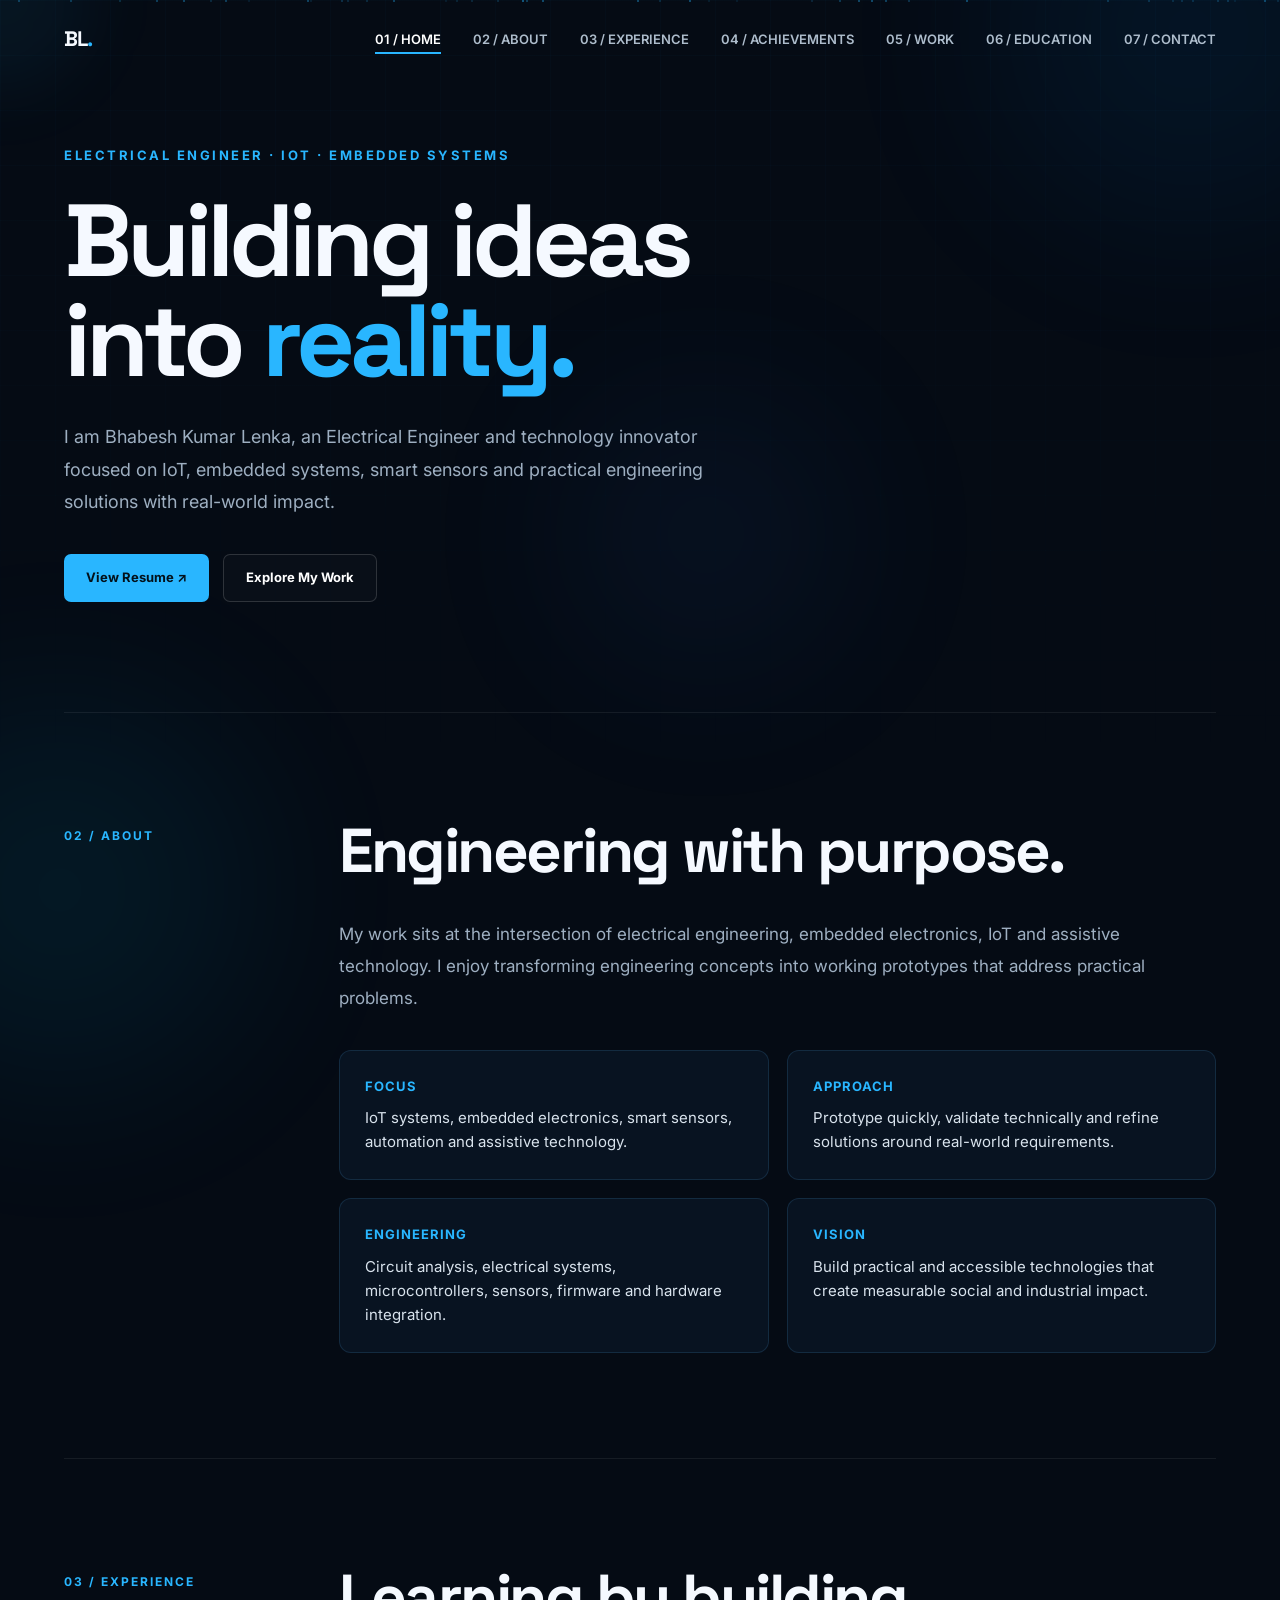
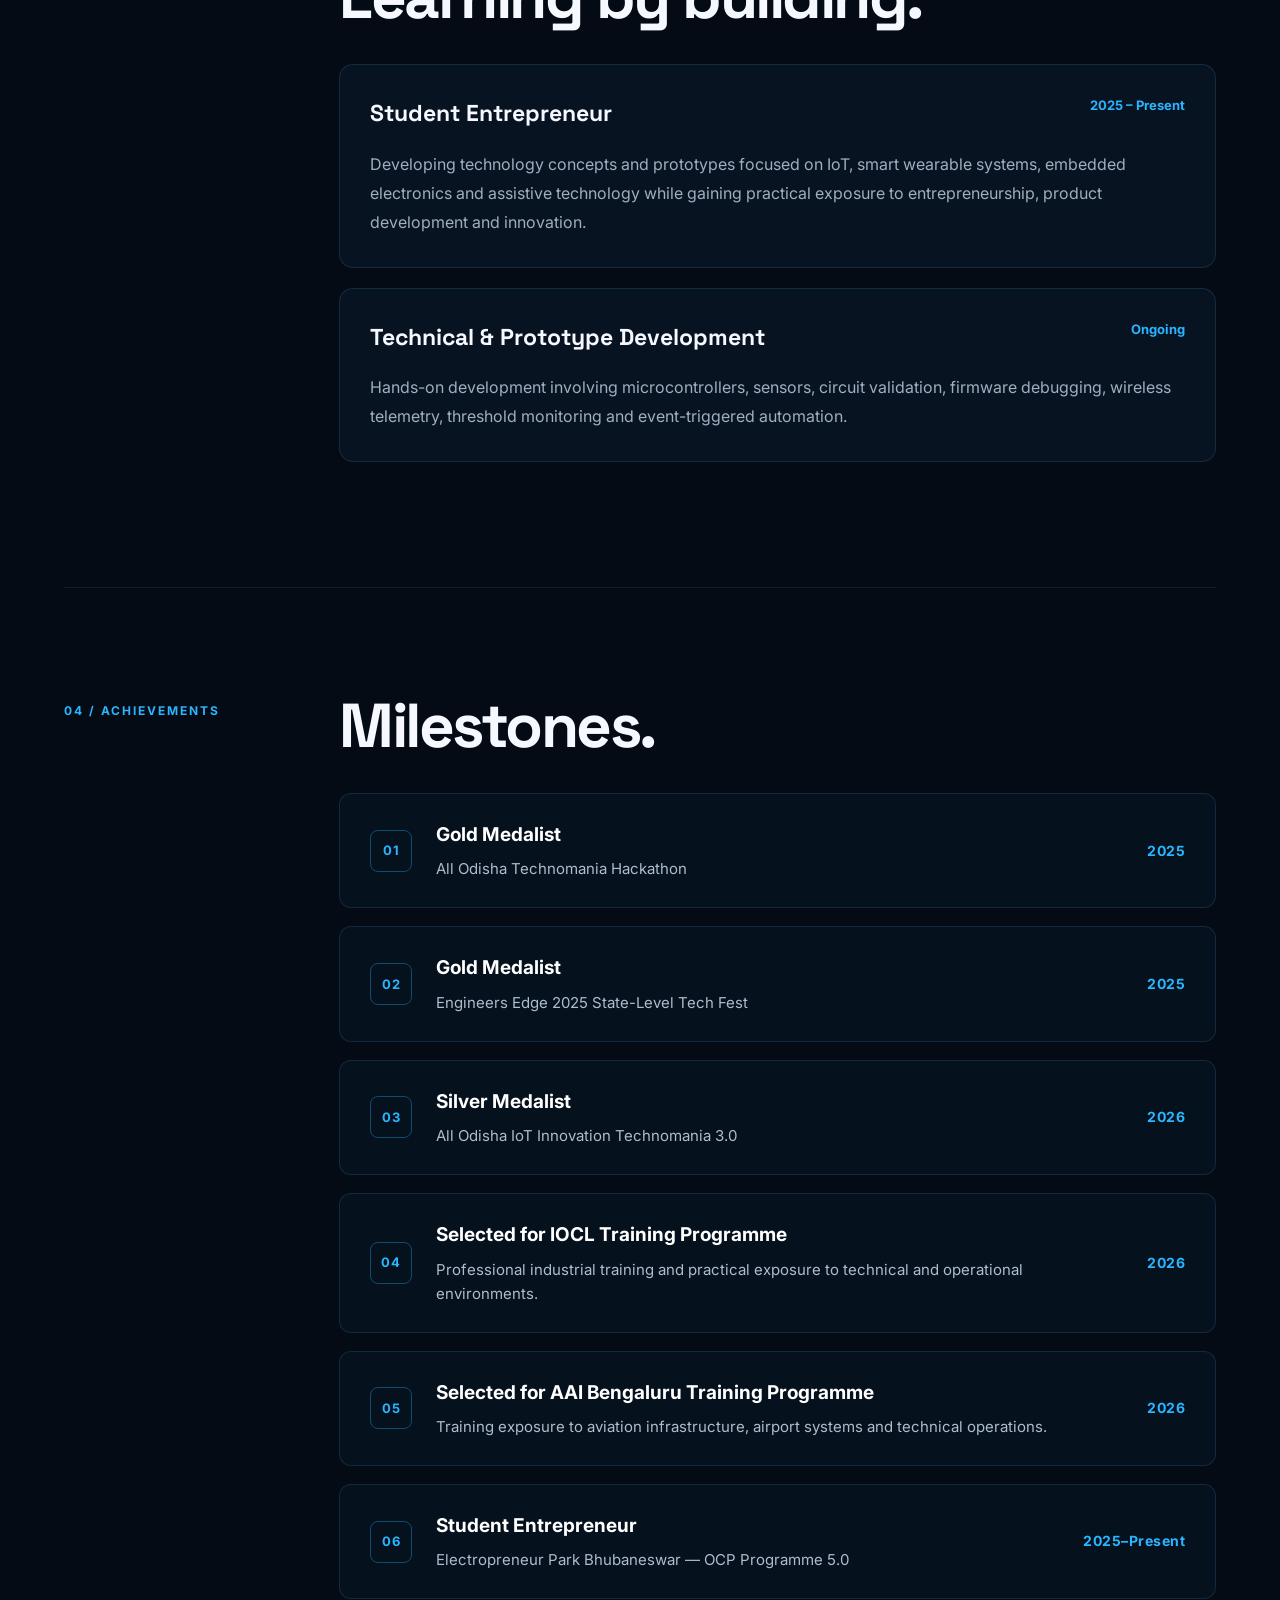
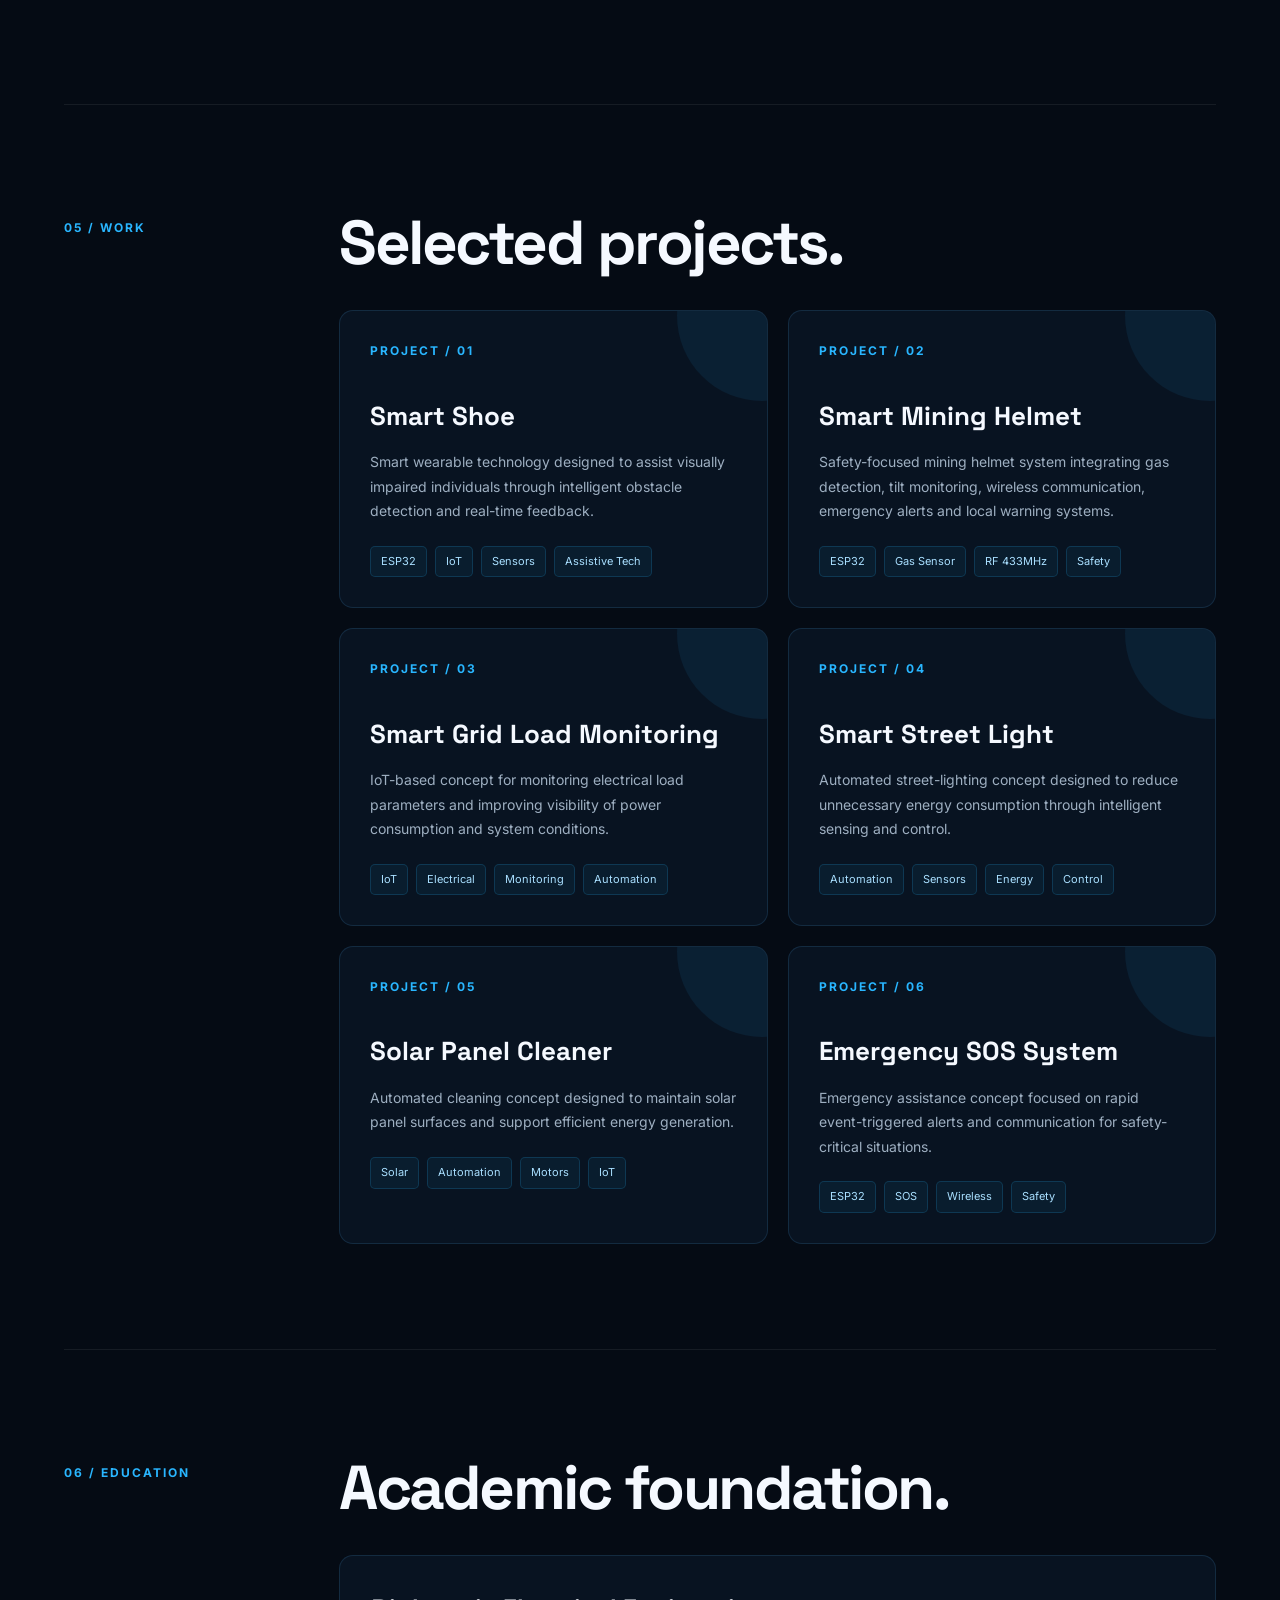
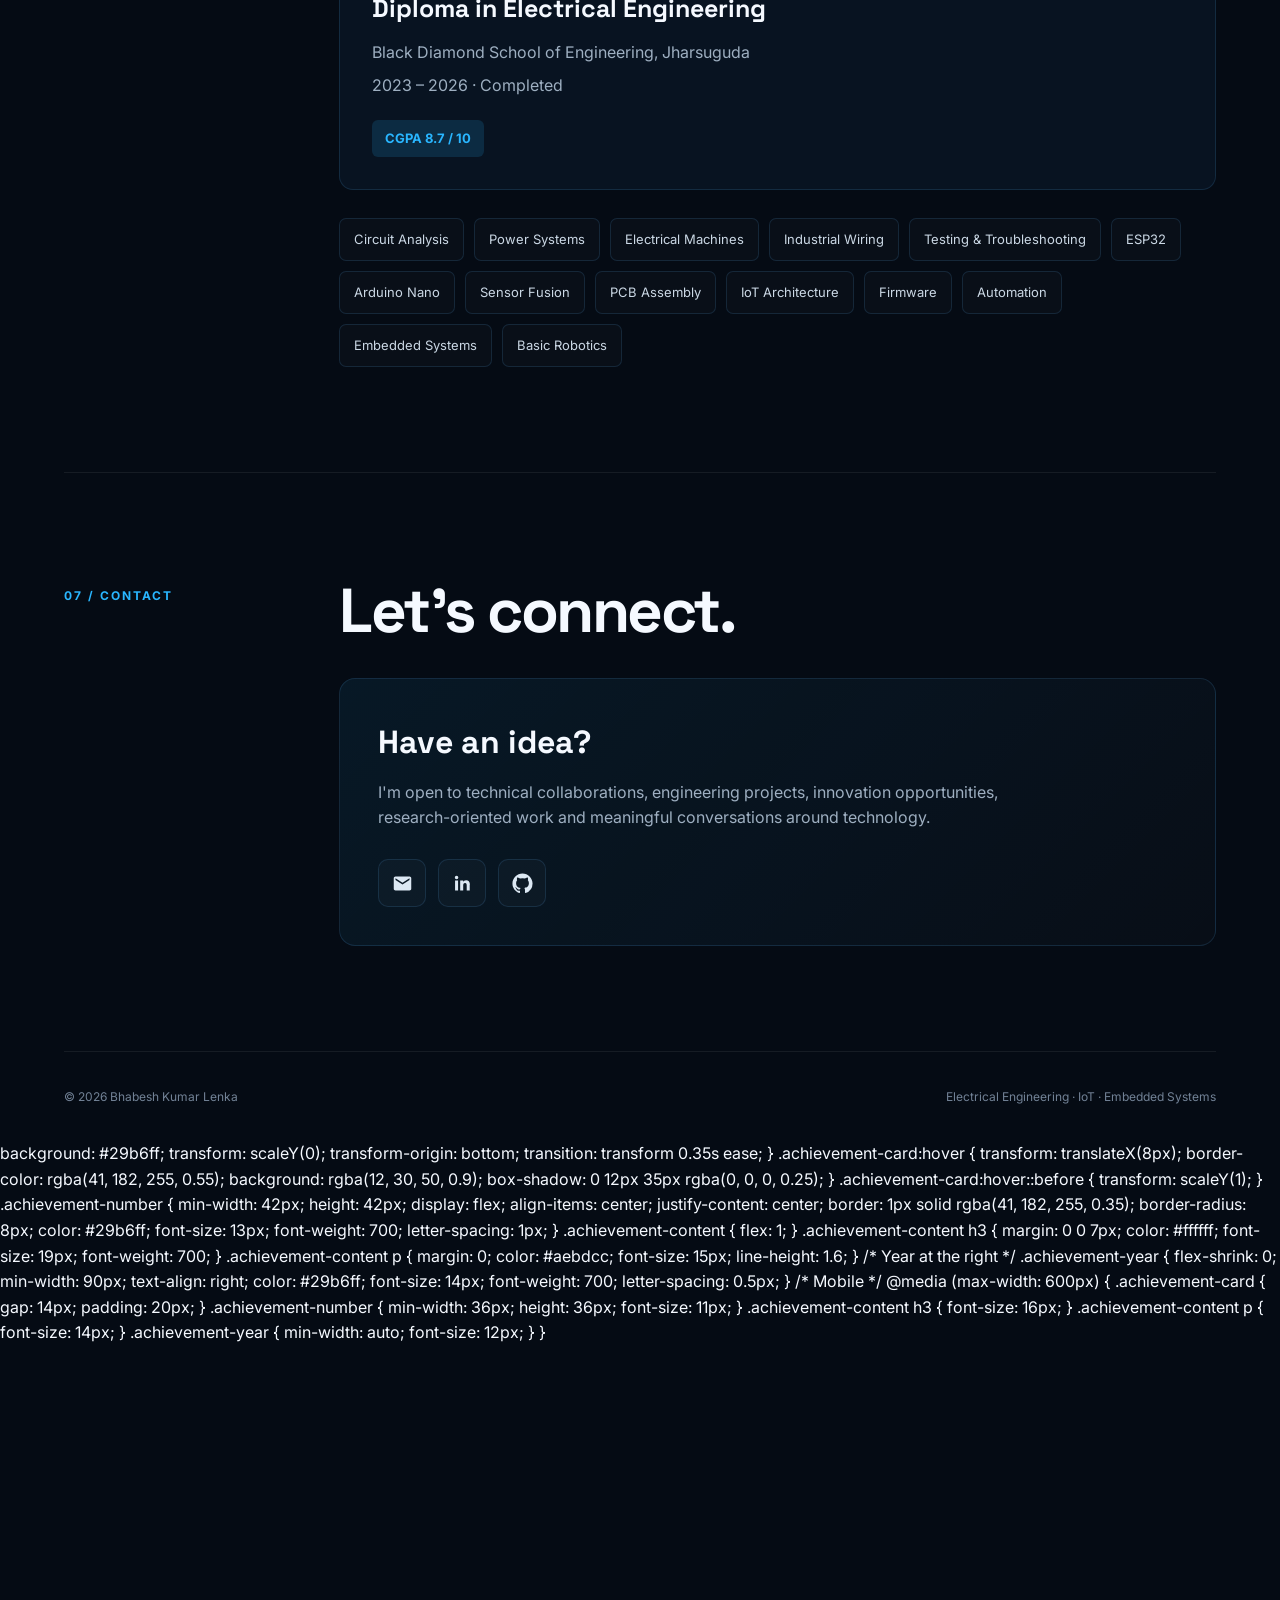
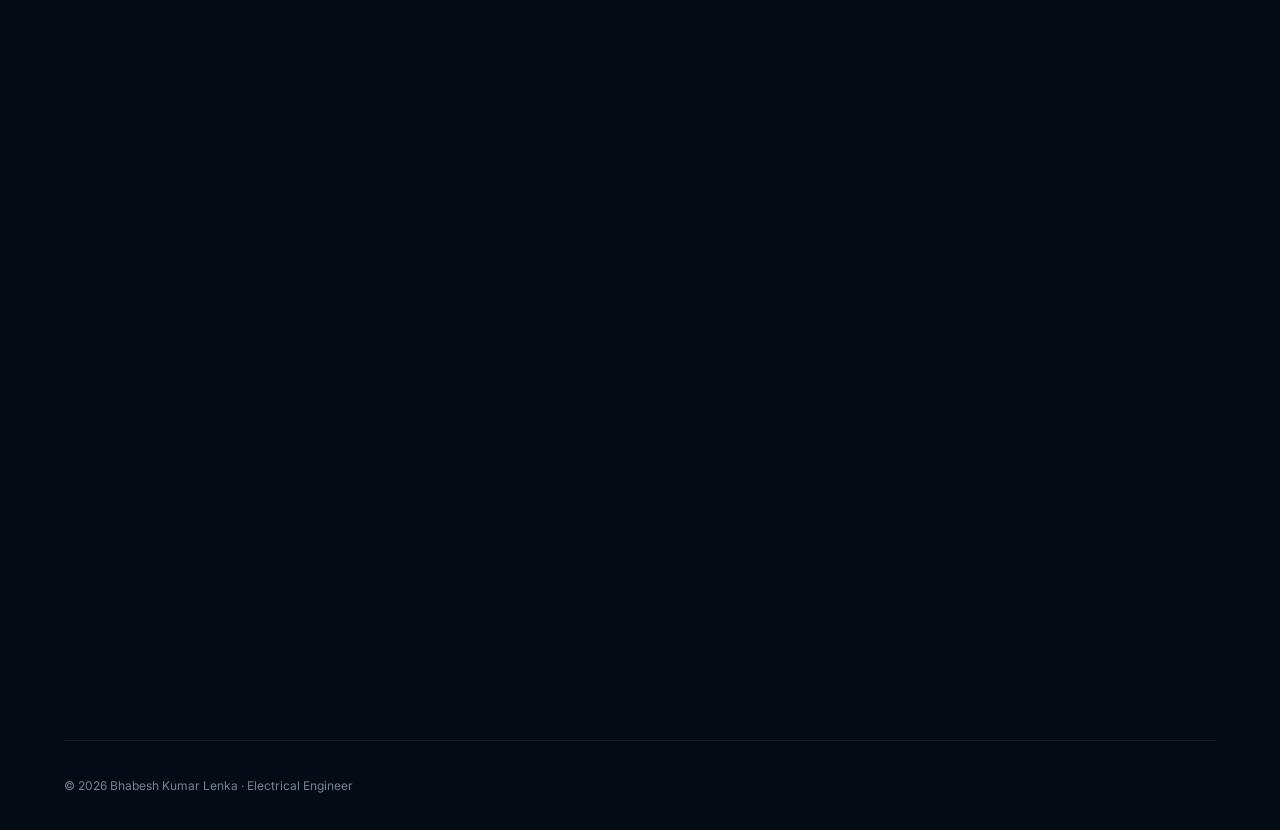
==== commit 00cf05dd: "Update index.html" ====
--- a/index.html
+++ b/index.html
@@ -1281,146 +1281,151 @@
     </section>
 
     <!-- ACHIEVEMENTS -->
-    <section class="section reveal" id="achievements">
-
-      <div class="section-label">
-        04 / ACHIEVEMENTS
+    <!-- ACHIEVEMENTS -->
+<section class="section reveal" id="achievements">
+
+  <div class="section-label">
+    04 / ACHIEVEMENTS
+  </div>
+
+  <div class="section-content">
+
+    <h2>Milestones.</h2>
+
+    <div class="achievement-list">
+
+      <!-- 01 -->
+      <div class="achievement-card">
+
+        <div class="achievement-number">
+          01
+        </div>
+
+        <div class="achievement-content">
+          <h3>Gold Medalist</h3>
+          <p>
+            All Odisha Technomania Hackathon
+          </p>
+        </div>
+
+        <div class="achievement-year">
+          2025
+        </div>
+
       </div>
 
-      <div class="section-content">
-
-        <h2>Milestones.</h2>
-
-        <div class="achievement-list">
-
-          <div class="achievement-card">
-
-            <div class="achievement-number">
-              01
-            </div>
-
-            <div class="achievement-content">
-              <h3>Gold Medalist</h3>
-              <p>
-                All Odisha Technomania Hackathon
-              </p>
-            </div>
-
-            <div class="achievement-year">
-              2025
-            </div>
-
-          </div>
-
-          <div class="achievement-card">
-
-            <div class="achievement-number">
-              02
-            </div>
-
-            <div class="achievement-content">
-              <h3>Gold Medalist</h3>
-              <p>
-                Engineers Edge 2025 State-Level Tech Fest
-              </p>
-            </div>
-
-            <div class="achievement-year">
-              2025
-            </div>
-
-          </div>
-
-          <div class="achievement-card">
-
-            <div class="achievement-number">
-              03
-            </div>
-
-            <div class="achievement-content">
-              <h3>Silver Medalist</h3>
-              <p>
-                All Odisha IoT Innovation Technomania 3.0
-              </p>
-            </div>
-
-            <div class="achievement-year">
-              2026
-            </div>
-
-          </div>
-
-          <div class="achievement-card">
-
-            <div class="achievement-number">
-              04
-            </div>
-
-            <div class="achievement-content">
-              <h3>
-                Selected for IOCL Training Programme
-              </h3>
-
-              <p>
-                Professional industrial training and practical
-                exposure to technical and operational environments.
-              </p>
-            </div>
-
-            <div class="achievement-year">
-              2026
-            </div>
-
-          </div>
-
-          <div class="achievement-card">
-
-            <div class="achievement-number">
-              05
-            </div>
-
-            <div class="achievement-content">
-              <h3>
-                Selected for AAI Bengaluru Training Programme
-              </h3>
-
-              <p>
-                Training exposure to aviation infrastructure,
-                airport systems and technical operations.
-              </p>
-            </div>
-
-            <div class="achievement-year">
-              2026
-            </div>
-
-          </div>
-
-          <div class="achievement-card">
-
-            <div class="achievement-number">
-              06
-            </div>
-
-            <div class="achievement-content">
-              <h3>Student Entrepreneur</h3>
-
-              <p>
-                Electropreneur Park Bhubaneswar — OCP Programme 5.0
-              </p>
-            </div>
-
-            <div class="achievement-year">
-              2025–Present
-            </div>
-
-          </div>
-
+
+      <!-- 02 -->
+      <div class="achievement-card">
+
+        <div class="achievement-number">
+          02
+        </div>
+
+        <div class="achievement-content">
+          <h3>Gold Medalist</h3>
+          <p>
+            Engineers Edge 2025 State-Level Tech Fest
+          </p>
+        </div>
+
+        <div class="achievement-year">
+          2025
         </div>
 
       </div>
-    </section>
-
+
+
+      <!-- 03 -->
+      <div class="achievement-card">
+
+        <div class="achievement-number">
+          03
+        </div>
+
+        <div class="achievement-content">
+          <h3>Silver Medalist</h3>
+          <p>
+            All Odisha IoT Innovation Technomania 3.0
+          </p>
+        </div>
+
+        <div class="achievement-year">
+          2026
+        </div>
+
+      </div>
+
+
+      <!-- 04 -->
+      <div class="achievement-card">
+
+        <div class="achievement-number">
+          04
+        </div>
+
+        <div class="achievement-content">
+          <h3>Selected for IOCL Training Programme</h3>
+          <p>
+            Professional industrial training and practical exposure
+            to technical and operational environments.
+          </p>
+        </div>
+
+        <div class="achievement-year">
+          2026
+        </div>
+
+      </div>
+
+
+      <!-- 05 -->
+      <div class="achievement-card">
+
+        <div class="achievement-number">
+          05
+        </div>
+
+        <div class="achievement-content">
+          <h3>Selected for AAI Bengaluru Training Programme</h3>
+          <p>
+            Training exposure to aviation infrastructure,
+            airport systems and technical operations.
+          </p>
+        </div>
+
+        <div class="achievement-year">
+          2026
+        </div>
+
+      </div>
+
+
+      <!-- 06 -->
+      <div class="achievement-card">
+
+        <div class="achievement-number">
+          06
+        </div>
+
+        <div class="achievement-content">
+          <h3>Student Entrepreneur</h3>
+          <p>
+            Electropreneur Park Bhubaneswar — OCP Programme 5.0
+          </p>
+        </div>
+
+        <div class="achievement-year">
+          2025–Present
+        </div>
+
+      </div>
+
+    </div>
+
+  </div>
+
+</section>
     <!-- WORK -->
     <section class="section reveal" id="work">
 
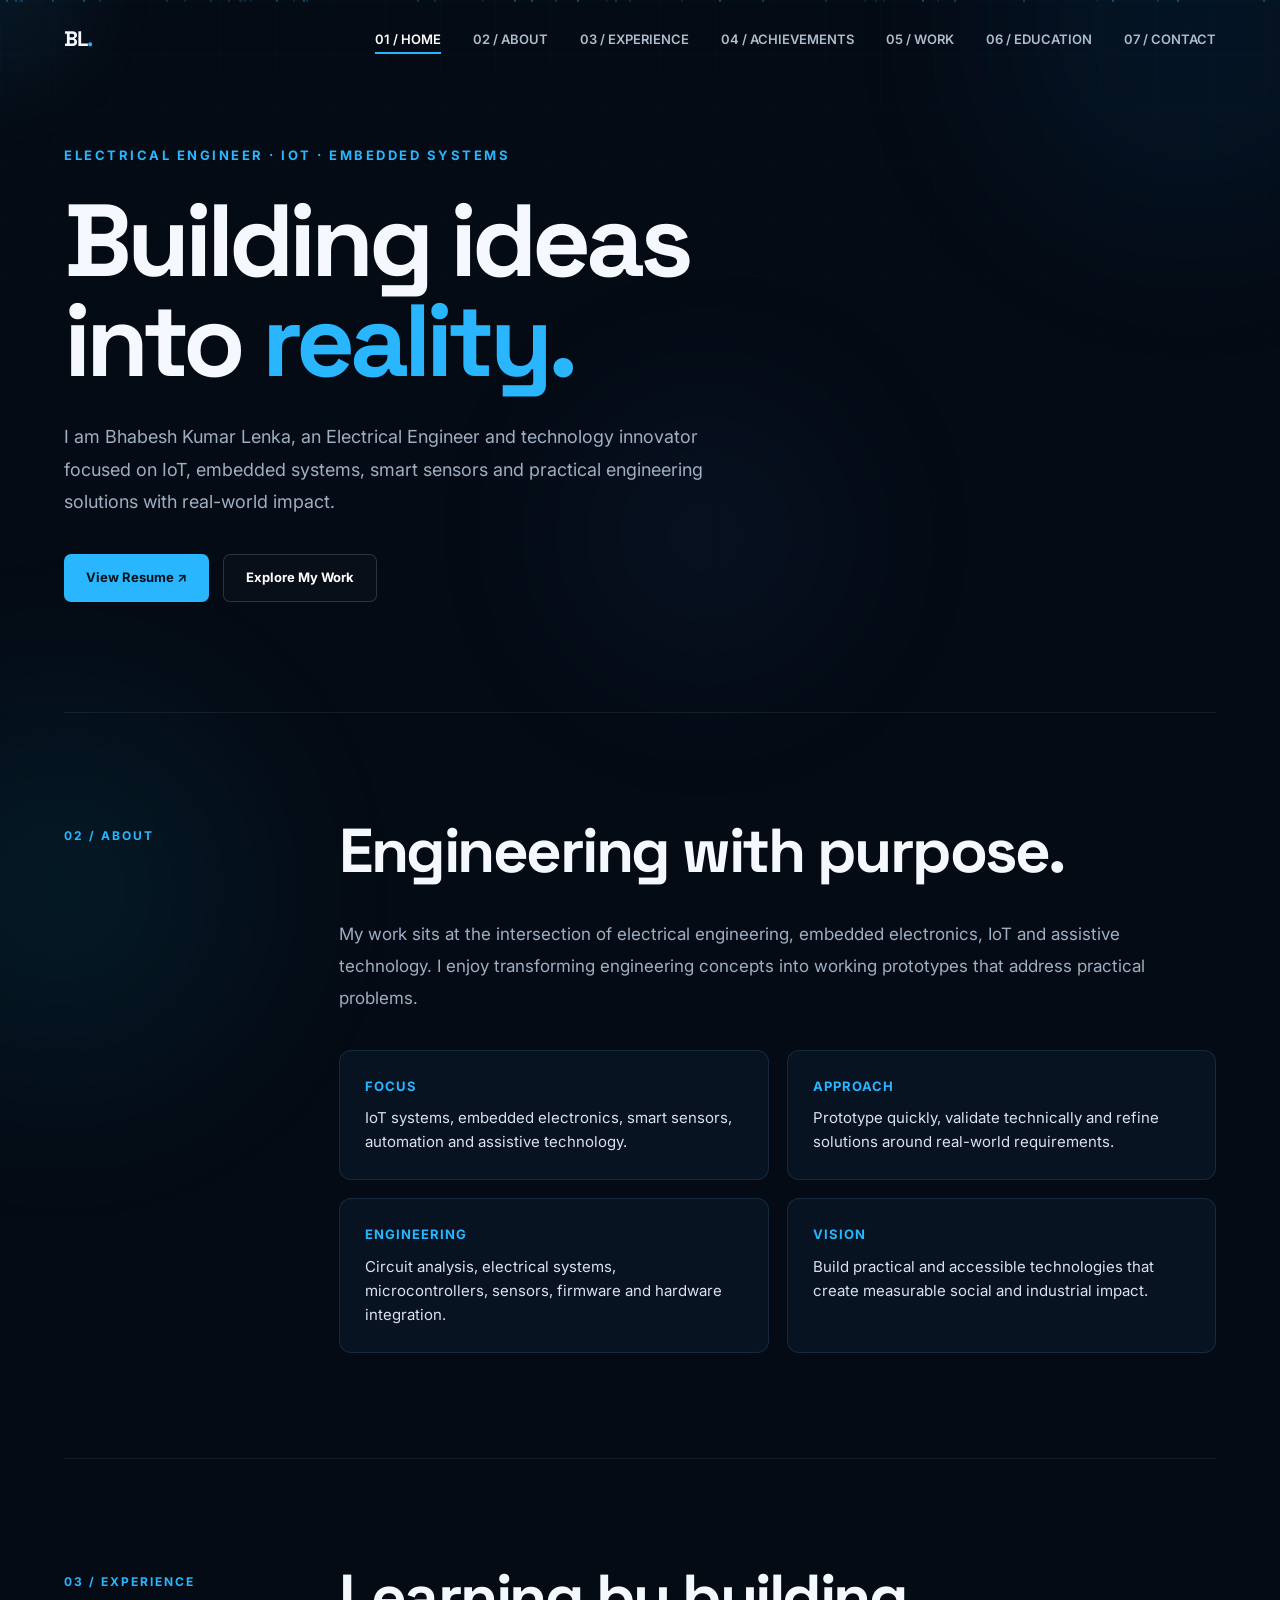
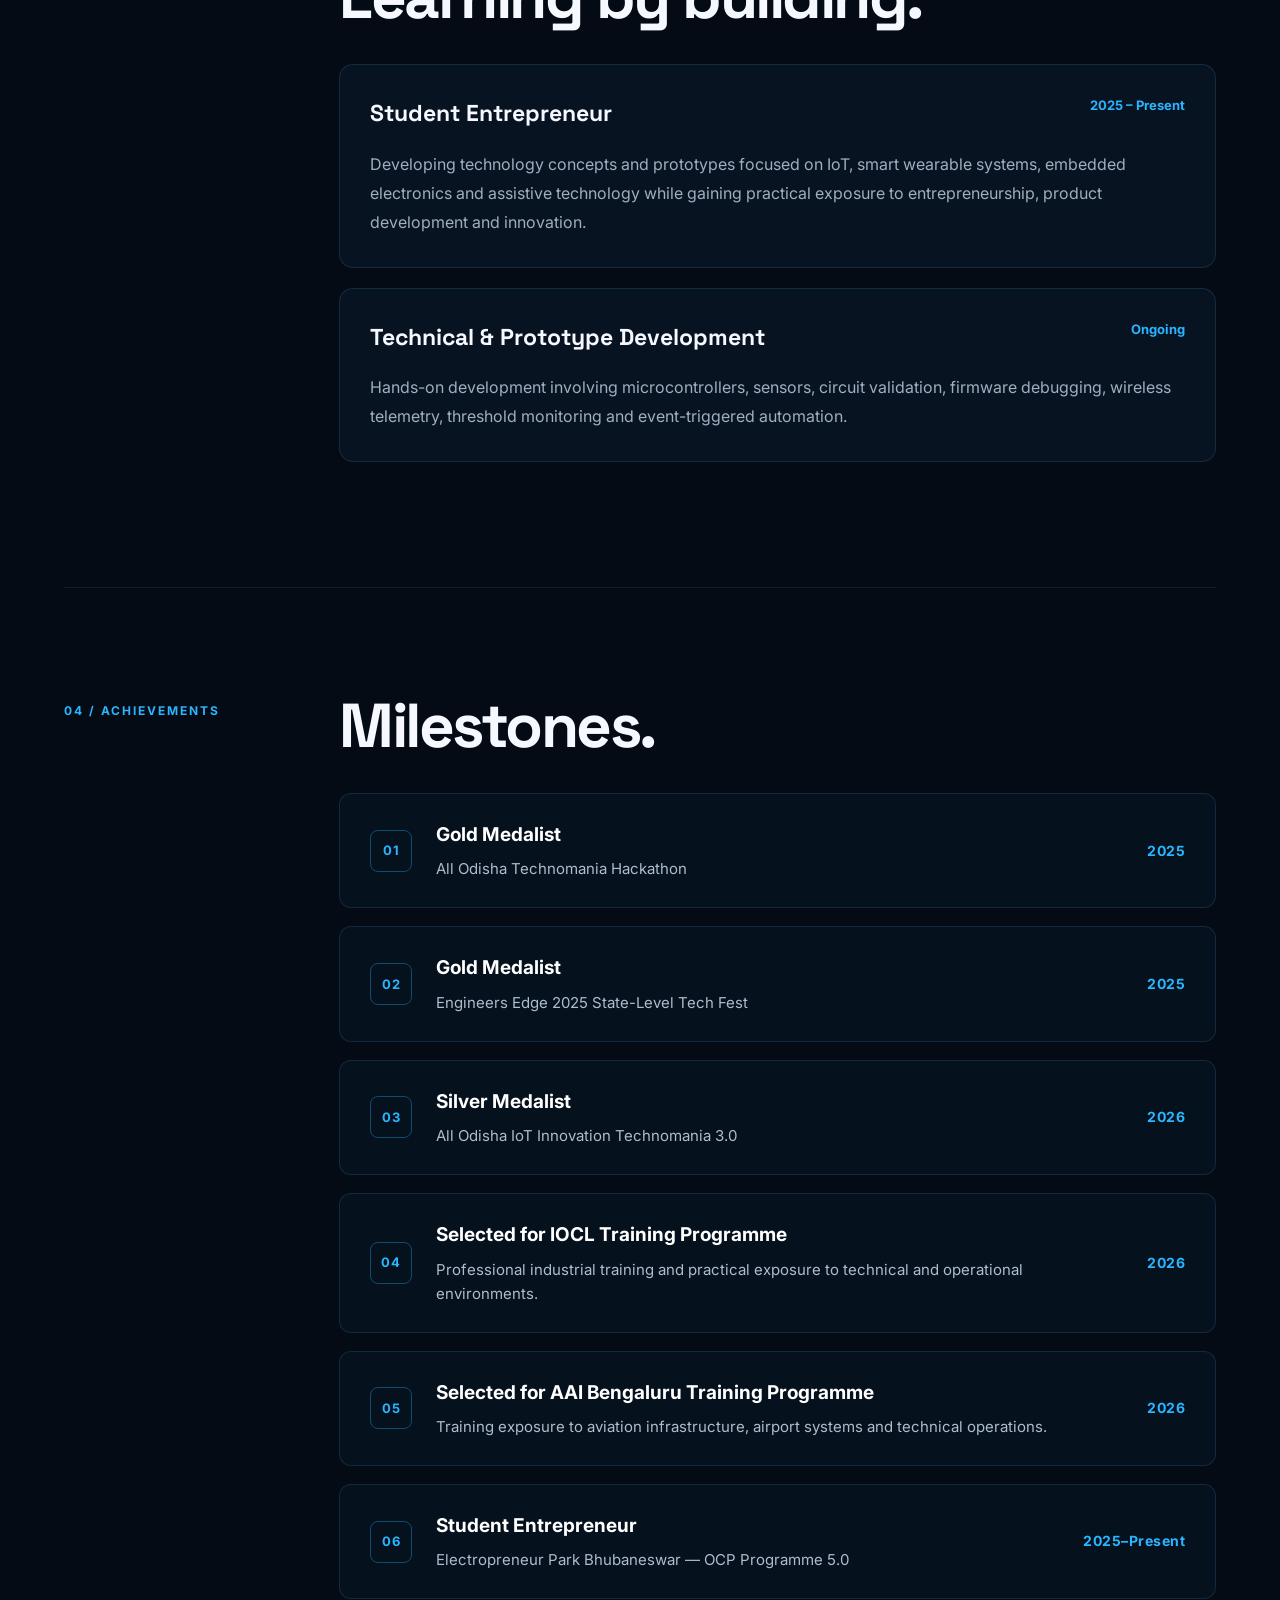
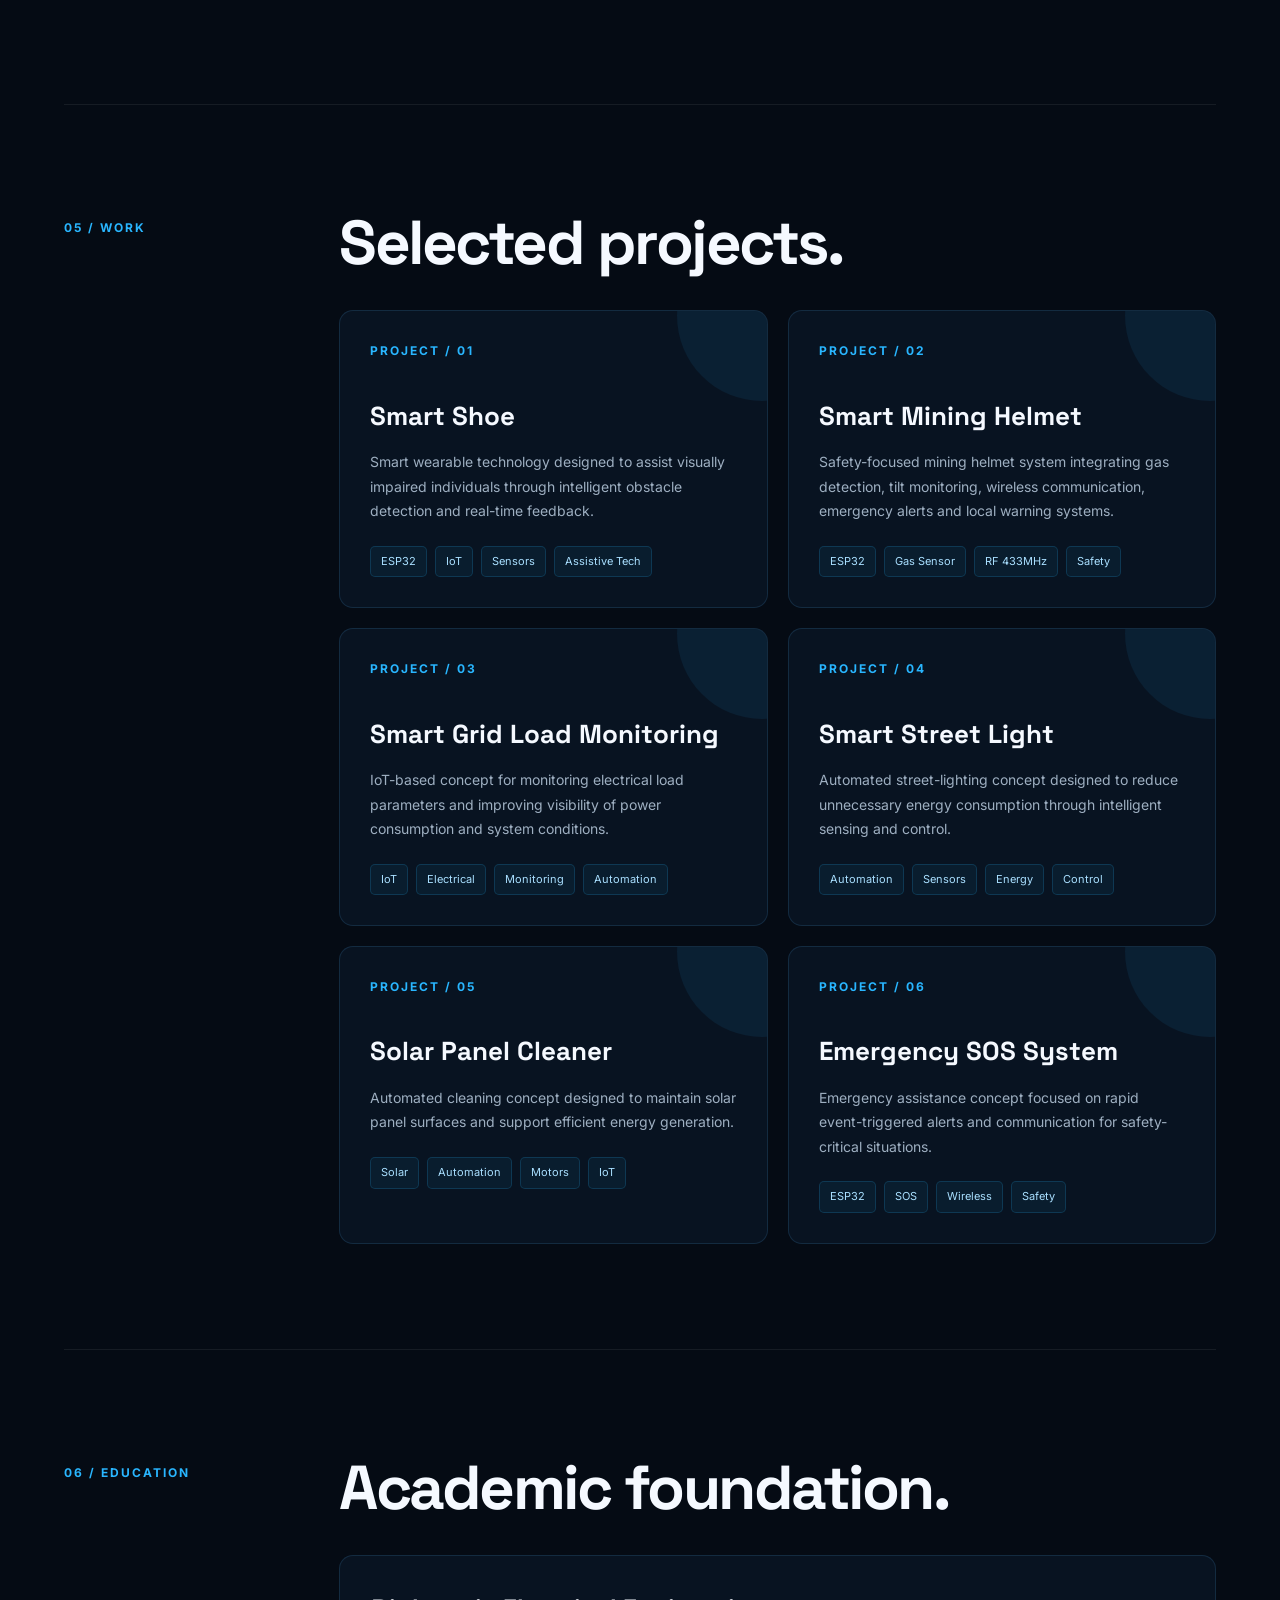
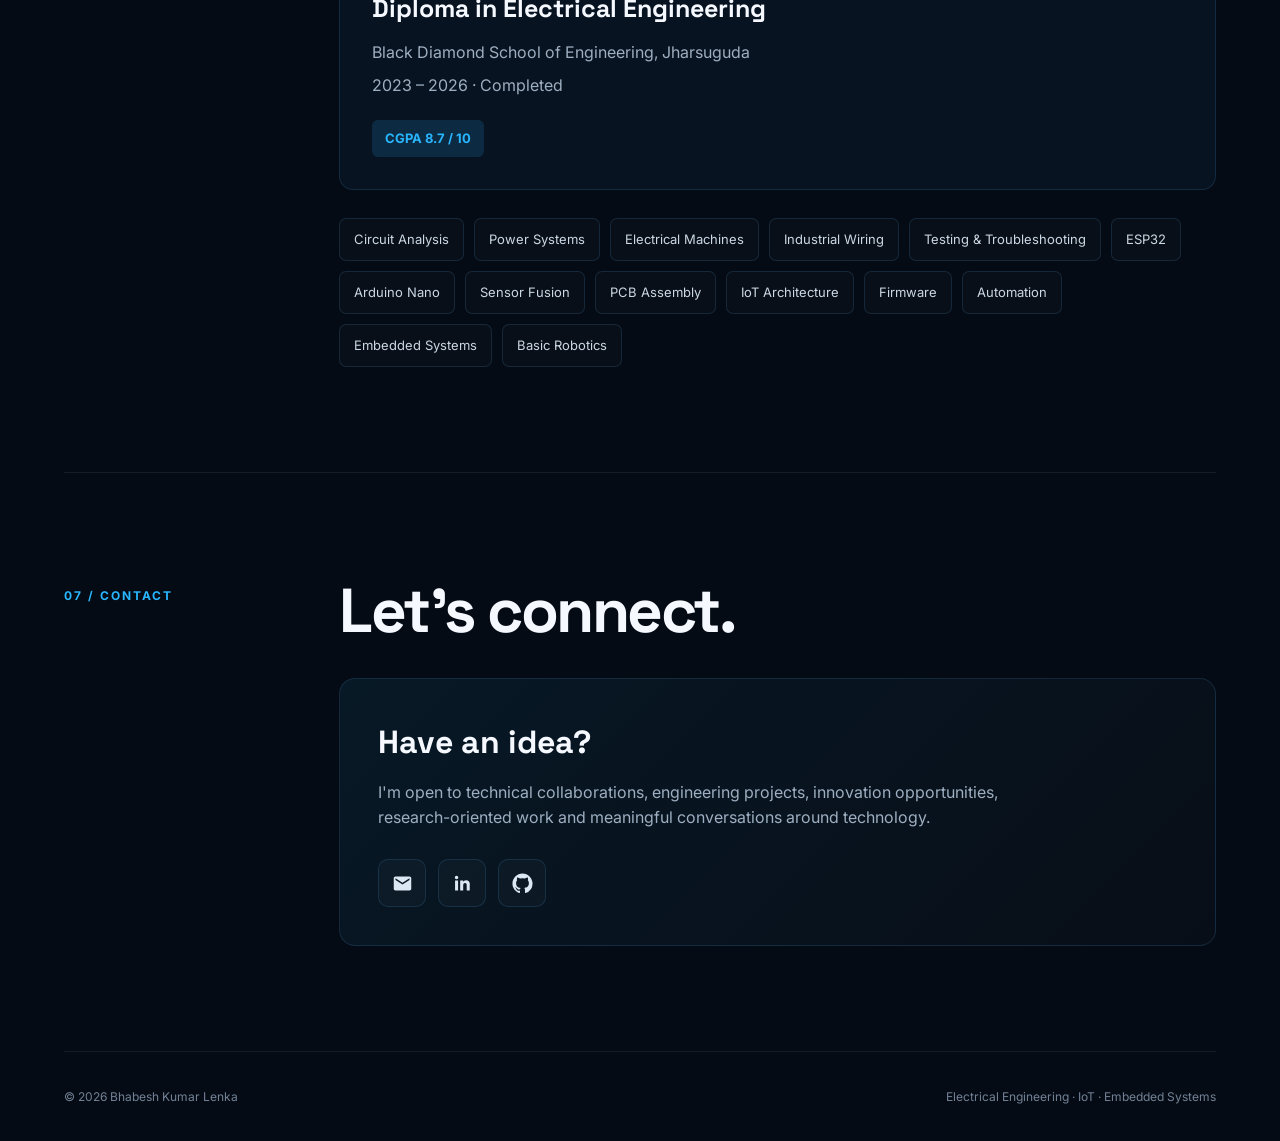
==== commit 2b9355eb: "Update index.html" ====
--- a/index.html
+++ b/index.html
@@ -6,23 +6,16 @@
 
   <title>Bhabesh Kumar Lenka | Electrical Engineer & IoT Innovator</title>
 
-  <meta
-    name="description"
-    content="Portfolio of Bhabesh Kumar Lenka — Electrical Engineer, IoT and Embedded Systems Innovator."
-  >
+  <meta name="description" content="Portfolio of Bhabesh Kumar Lenka — Electrical Engineer, IoT and Embedded Systems Innovator.">
 
   <link rel="preconnect" href="https://fonts.googleapis.com">
   <link rel="preconnect" href="https://fonts.gstatic.com" crossorigin>
 
-  <link
-    href="https://fonts.googleapis.com/css2?family=Inter:wght@400;500;600;700;800&family=Space+Grotesk:wght@400;500;600;700&display=swap"
-    rel="stylesheet"
-  >
+  <link href="https://fonts.googleapis.com/css2?family=Inter:wght@400;500;600;700;800&family=Space+Grotesk:wght@400;500;600;700&display=swap" rel="stylesheet">
 
   <style>
     :root {
       --bg: #050b14;
-      --bg-soft: #081321;
       --card: rgba(9, 22, 38, 0.78);
       --card-hover: rgba(13, 31, 51, 0.94);
       --text: #f5f9ff;
@@ -57,14 +50,7 @@
       text-decoration: none;
     }
 
-    button,
-    a {
-      -webkit-tap-highlight-color: transparent;
-    }
-
-    /* =========================
-       BACKGROUND
-    ========================= */
+    /* BACKGROUND */
 
     .background-grid {
       position: fixed;
@@ -72,8 +58,8 @@
       z-index: -5;
       pointer-events: none;
       background-image:
-        linear-gradient(rgba(41, 182, 255, 0.025) 1px, transparent 1px),
-        linear-gradient(90deg, rgba(41, 182, 255, 0.025) 1px, transparent 1px);
+        linear-gradient(rgba(41,182,255,.025) 1px, transparent 1px),
+        linear-gradient(90deg, rgba(41,182,255,.025) 1px, transparent 1px);
       background-size: 55px 55px;
       mask-image: linear-gradient(to bottom, black, transparent 90%);
     }
@@ -84,7 +70,7 @@
       height: 380px;
       border-radius: 50%;
       filter: blur(100px);
-      opacity: 0.08;
+      opacity: .08;
       pointer-events: none;
       z-index: -4;
     }
@@ -113,22 +99,18 @@
     }
 
     @keyframes floatOrb {
-      0%, 100% {
-        transform: translate(0, 0);
-      }
-      50% {
-        transform: translate(40px, -30px);
-      }
+      0%,100% { transform: translate(0,0); }
+      50% { transform: translate(40px,-30px); }
     }
 
     @keyframes pulseOrb {
-      0%, 100% {
-        transform: scale(0.9);
-        opacity: 0.05;
+      0%,100% {
+        transform: scale(.9);
+        opacity: .05;
       }
       50% {
         transform: scale(1.15);
-        opacity: 0.1;
+        opacity: .1;
       }
     }
 
@@ -144,7 +126,7 @@
       width: 2px;
       height: 2px;
       border-radius: 50%;
-      background: rgba(41, 182, 255, 0.6);
+      background: rgba(41,182,255,.6);
       animation: particleFloat linear infinite;
     }
 
@@ -153,21 +135,15 @@
         transform: translateY(100vh);
         opacity: 0;
       }
-      15% {
-        opacity: 1;
-      }
-      85% {
-        opacity: 1;
-      }
+      15% { opacity: 1; }
+      85% { opacity: 1; }
       to {
         transform: translateY(-20vh);
         opacity: 0;
       }
     }
 
-    /* =========================
-       LOADER
-    ========================= */
+    /* LOADER */
 
     .loader {
       position: fixed;
@@ -177,7 +153,7 @@
       display: flex;
       align-items: center;
       justify-content: center;
-      transition: opacity 0.7s ease, visibility 0.7s ease;
+      transition: opacity .7s ease, visibility .7s ease;
     }
 
     .loader.hidden {
@@ -197,10 +173,14 @@
       margin-bottom: 18px;
     }
 
+    .loader-logo span {
+      color: var(--accent);
+    }
+
     .loader-line {
       width: 180px;
       height: 2px;
-      background: rgba(255,255,255,0.1);
+      background: rgba(255,255,255,.1);
       overflow: hidden;
       margin: auto;
     }
@@ -215,17 +195,11 @@
     }
 
     @keyframes loading {
-      0% {
-        transform: translateX(-120%);
-      }
-      100% {
-        transform: translateX(300%);
-      }
-    }
-
-    /* =========================
-       SCROLL PROGRESS
-    ========================= */
+      0% { transform: translateX(-120%); }
+      100% { transform: translateX(300%); }
+    }
+
+    /* SCROLL */
 
     .scroll-progress {
       position: fixed;
@@ -235,12 +209,10 @@
       width: 0;
       background: var(--accent);
       z-index: 10000;
-      box-shadow: 0 0 15px rgba(41,182,255,0.8);
-    }
-
-    /* =========================
-       HEADER
-    ========================= */
+      box-shadow: 0 0 15px rgba(41,182,255,.8);
+    }
+
+    /* HEADER */
 
     header {
       position: fixed;
@@ -249,14 +221,14 @@
       width: 100%;
       z-index: 1000;
       padding: 22px 5vw;
-      transition: 0.35s ease;
+      transition: .35s ease;
     }
 
     header.scrolled {
       padding: 14px 5vw;
-      background: rgba(5, 11, 20, 0.82);
+      background: rgba(5,11,20,.82);
       backdrop-filter: blur(18px);
-      border-bottom: 1px solid rgba(255,255,255,0.05);
+      border-bottom: 1px solid rgba(255,255,255,.05);
     }
 
     .nav {
@@ -271,7 +243,7 @@
       font-family: "Space Grotesk", sans-serif;
       font-size: 21px;
       font-weight: 700;
-      letter-spacing: -0.8px;
+      letter-spacing: -.8px;
     }
 
     .logo span {
@@ -289,7 +261,7 @@
       color: #aebdcc;
       font-size: 13px;
       font-weight: 600;
-      transition: color 0.3s ease;
+      transition: color .3s ease;
     }
 
     .nav-links a::after {
@@ -300,7 +272,7 @@
       width: 0;
       height: 2px;
       background: var(--accent);
-      transition: width 0.3s ease;
+      transition: width .3s ease;
     }
 
     .nav-links a:hover,
@@ -322,9 +294,7 @@
       cursor: pointer;
     }
 
-    /* =========================
-       MAIN
-    ========================= */
+    /* MAIN */
 
     main {
       width: min(1250px, 90%);
@@ -352,19 +322,19 @@
       margin-bottom: 25px;
       opacity: 0;
       transform: translateY(20px);
-      animation: heroReveal 0.8s 0.3s forwards;
+      animation: heroReveal .8s .3s forwards;
     }
 
     .hero h1 {
       font-family: "Space Grotesk", sans-serif;
-      font-size: clamp(55px, 8vw, 105px);
-      line-height: 0.98;
+      font-size: clamp(55px,8vw,105px);
+      line-height: .98;
       letter-spacing: -5px;
       max-width: 900px;
       margin-bottom: 30px;
       opacity: 0;
       transform: translateY(35px);
-      animation: heroReveal 0.9s 0.45s forwards;
+      animation: heroReveal .9s .45s forwards;
     }
 
     .hero h1 span {
@@ -379,7 +349,7 @@
       margin-bottom: 35px;
       opacity: 0;
       transform: translateY(25px);
-      animation: heroReveal 0.9s 0.6s forwards;
+      animation: heroReveal .9s .6s forwards;
     }
 
     .hero-buttons {
@@ -388,7 +358,7 @@
       flex-wrap: wrap;
       opacity: 0;
       transform: translateY(20px);
-      animation: heroReveal 0.8s 0.75s forwards;
+      animation: heroReveal .8s .75s forwards;
     }
 
     @keyframes heroReveal {
@@ -399,7 +369,6 @@
     }
 
     .btn {
-      position: relative;
       display: inline-flex;
       align-items: center;
       justify-content: center;
@@ -408,8 +377,7 @@
       border-radius: 7px;
       font-size: 13px;
       font-weight: 700;
-      transition: 0.3s ease;
-      overflow: hidden;
+      transition: .3s ease;
     }
 
     .btn-primary {
@@ -419,13 +387,13 @@
 
     .btn-primary:hover {
       transform: translateY(-4px);
-      box-shadow: 0 12px 30px rgba(41,182,255,0.22);
+      box-shadow: 0 12px 30px rgba(41,182,255,.22);
     }
 
     .btn-outline {
-      border: 1px solid rgba(255,255,255,0.15);
+      border: 1px solid rgba(255,255,255,.15);
       color: #fff;
-      background: rgba(255,255,255,0.02);
+      background: rgba(255,255,255,.02);
     }
 
     .btn-outline:hover {
@@ -434,16 +402,14 @@
       background: var(--accent-soft);
     }
 
-    /* =========================
-       SECTIONS
-    ========================= */
+    /* SECTIONS */
 
     .section {
       display: grid;
       grid-template-columns: 220px 1fr;
       gap: 55px;
       padding: 105px 0;
-      border-top: 1px solid rgba(255,255,255,0.07);
+      border-top: 1px solid rgba(255,255,255,.07);
     }
 
     .section-label {
@@ -456,7 +422,7 @@
 
     .section-content h2 {
       font-family: "Space Grotesk", sans-serif;
-      font-size: clamp(38px, 5vw, 62px);
+      font-size: clamp(38px,5vw,62px);
       letter-spacing: -2.5px;
       line-height: 1.05;
       margin-bottom: 35px;
@@ -469,13 +435,11 @@
       max-width: 850px;
     }
 
-    /* =========================
-       ABOUT
-    ========================= */
+    /* ABOUT */
 
     .about-grid {
       display: grid;
-      grid-template-columns: repeat(2, 1fr);
+      grid-template-columns: repeat(2,1fr);
       gap: 18px;
       margin-top: 35px;
     }
@@ -485,7 +449,7 @@
       border: 1px solid var(--border);
       border-radius: 12px;
       background: var(--card);
-      transition: 0.35s ease;
+      transition: .35s ease;
     }
 
     .info-card:hover {
@@ -508,16 +472,14 @@
       font-size: 15px;
     }
 
-    /* =========================
-       EXPERIENCE
-    ========================= */
+    /* EXPERIENCE */
 
     .experience-card {
       padding: 30px;
       border: 1px solid var(--border);
       border-radius: 14px;
       background: var(--card);
-      transition: 0.4s ease;
+      transition: .4s ease;
       margin-bottom: 20px;
     }
 
@@ -551,13 +513,102 @@
       line-height: 1.8;
     }
 
-    /* =========================
-       PROJECTS
-    ========================= */
+    /* ACHIEVEMENTS */
+
+    .achievement-list {
+      display: flex;
+      flex-direction: column;
+      gap: 18px;
+    }
+
+    .achievement-card {
+      position: relative;
+      display: flex;
+      align-items: center;
+      gap: 24px;
+      padding: 26px 30px;
+      border: 1px solid rgba(80,190,255,.15);
+      border-radius: 12px;
+      background: rgba(8,20,35,.72);
+      overflow: hidden;
+      transition:
+        transform .35s ease,
+        border-color .35s ease,
+        box-shadow .35s ease,
+        background .35s ease;
+    }
+
+    .achievement-card::before {
+      content: "";
+      position: absolute;
+      left: 0;
+      top: 0;
+      width: 3px;
+      height: 100%;
+      background: #29b6ff;
+      transform: scaleY(0);
+      transform-origin: bottom;
+      transition: transform .35s ease;
+    }
+
+    .achievement-card:hover {
+      transform: translateX(8px);
+      border-color: rgba(41,182,255,.55);
+      background: rgba(12,30,50,.9);
+      box-shadow: 0 12px 35px rgba(0,0,0,.25);
+    }
+
+    .achievement-card:hover::before {
+      transform: scaleY(1);
+    }
+
+    .achievement-number {
+      min-width: 42px;
+      height: 42px;
+      display: flex;
+      align-items: center;
+      justify-content: center;
+      border: 1px solid rgba(41,182,255,.35);
+      border-radius: 8px;
+      color: #29b6ff;
+      font-size: 13px;
+      font-weight: 700;
+      letter-spacing: 1px;
+    }
+
+    .achievement-content {
+      flex: 1;
+    }
+
+    .achievement-content h3 {
+      margin: 0 0 7px;
+      color: #fff;
+      font-size: 19px;
+      font-weight: 700;
+    }
+
+    .achievement-content p {
+      margin: 0;
+      color: #aebdcc;
+      font-size: 15px;
+      line-height: 1.6;
+    }
+
+    .achievement-year {
+      flex-shrink: 0;
+      min-width: 90px;
+      text-align: right;
+      color: #29b6ff;
+      font-size: 14px;
+      font-weight: 700;
+      letter-spacing: .5px;
+    }
+
+    /* PROJECTS */
 
     .project-grid {
       display: grid;
-      grid-template-columns: repeat(2, 1fr);
+      grid-template-columns: repeat(2,1fr);
       gap: 20px;
     }
 
@@ -571,10 +622,10 @@
       overflow: hidden;
       transform-style: preserve-3d;
       transition:
-        transform 0.45s ease,
-        border-color 0.35s ease,
-        background 0.35s ease,
-        box-shadow 0.35s ease;
+        transform .45s ease,
+        border-color .35s ease,
+        background .35s ease,
+        box-shadow .35s ease;
     }
 
     .project-card::before {
@@ -585,8 +636,8 @@
       right: -80px;
       top: -80px;
       border-radius: 50%;
-      background: rgba(41,182,255,0.08);
-      transition: 0.4s ease;
+      background: rgba(41,182,255,.08);
+      transition: .4s ease;
     }
 
     .project-card:hover {
@@ -628,124 +679,29 @@
     }
 
     .tag {
-      border: 1px solid rgba(41,182,255,0.18);
+      border: 1px solid rgba(41,182,255,.18);
       color: #a9dfff;
-      background: rgba(41,182,255,0.06);
+      background: rgba(41,182,255,.06);
       padding: 6px 10px;
       border-radius: 5px;
       font-size: 11px;
-      transition: 0.25s ease;
+      transition: .25s ease;
     }
 
     .tag:hover {
-      background: rgba(41,182,255,0.16);
-      border-color: rgba(41,182,255,0.5);
+      background: rgba(41,182,255,.16);
+      border-color: rgba(41,182,255,.5);
       transform: translateY(-2px);
     }
 
-    /* =========================
-       ACHIEVEMENTS
-    ========================= */
-
-    .achievement-list {
-      display: flex;
-      flex-direction: column;
-      gap: 18px;
-    }
-
-    .achievement-card {
-      position: relative;
-      display: flex;
-      align-items: center;
-      gap: 24px;
-      padding: 26px 30px;
-      border: 1px solid rgba(80, 190, 255, 0.15);
-      border-radius: 12px;
-      background: rgba(8, 20, 35, 0.72);
-      overflow: hidden;
-      transition:
-        transform 0.35s ease,
-        border-color 0.35s ease,
-        box-shadow 0.35s ease,
-        background 0.35s ease;
-    }
-
-    .achievement-card::before {
-      content: "";
-      position: absolute;
-      left: 0;
-      top: 0;
-      width: 3px;
-      height: 100%;
-      background: #29b6ff;
-      transform: scaleY(0);
-      transform-origin: bottom;
-      transition: transform 0.35s ease;
-    }
-
-    .achievement-card:hover {
-      transform: translateX(8px);
-      border-color: rgba(41, 182, 255, 0.55);
-      background: rgba(12, 30, 50, 0.9);
-      box-shadow: 0 12px 35px rgba(0, 0, 0, 0.25);
-    }
-
-    .achievement-card:hover::before {
-      transform: scaleY(1);
-    }
-
-    .achievement-number {
-      min-width: 42px;
-      height: 42px;
-      display: flex;
-      align-items: center;
-      justify-content: center;
-      border: 1px solid rgba(41, 182, 255, 0.35);
-      border-radius: 8px;
-      color: #29b6ff;
-      font-size: 13px;
-      font-weight: 700;
-      letter-spacing: 1px;
-    }
-
-    .achievement-content {
-      flex: 1;
-    }
-
-    .achievement-content h3 {
-      margin: 0 0 7px;
-      color: #ffffff;
-      font-size: 19px;
-      font-weight: 700;
-    }
-
-    .achievement-content p {
-      margin: 0;
-      color: #aebdcc;
-      font-size: 15px;
-      line-height: 1.6;
-    }
-
-    .achievement-year {
-      flex-shrink: 0;
-      min-width: 90px;
-      text-align: right;
-      color: #29b6ff;
-      font-size: 14px;
-      font-weight: 700;
-      letter-spacing: 0.5px;
-    }
-
-    /* =========================
-       EDUCATION
-    ========================= */
+    /* EDUCATION */
 
     .education-card {
       padding: 32px;
       border: 1px solid var(--border);
       border-radius: 14px;
       background: var(--card);
-      transition: 0.35s ease;
+      transition: .35s ease;
     }
 
     .education-card:hover {
@@ -776,9 +732,7 @@
       font-weight: 700;
     }
 
-    /* =========================
-       SKILLS
-    ========================= */
+    /* SKILLS */
 
     .skills {
       display: flex;
@@ -790,10 +744,10 @@
       padding: 10px 14px;
       border: 1px solid var(--border);
       border-radius: 7px;
-      background: rgba(255,255,255,0.02);
+      background: rgba(255,255,255,.02);
       color: #cbd8e5;
       font-size: 13px;
-      transition: 0.3s ease;
+      transition: .3s ease;
     }
 
     .skill:hover {
@@ -803,20 +757,17 @@
       transform: translateY(-3px);
     }
 
-    /* =========================
-       CONTACT
-    ========================= */
+    /* CONTACT */
 
     .contact-box {
       padding: 38px;
       border: 1px solid var(--border);
       border-radius: 16px;
-      background:
-        linear-gradient(
-          135deg,
-          rgba(41,182,255,0.08),
-          rgba(255,255,255,0.015)
-        );
+      background: linear-gradient(
+        135deg,
+        rgba(41,182,255,.08),
+        rgba(255,255,255,.015)
+      );
     }
 
     .contact-box h3 {
@@ -846,9 +797,9 @@
       justify-content: center;
       border: 1px solid var(--border);
       border-radius: 10px;
-      background: rgba(255,255,255,0.025);
+      background: rgba(255,255,255,.025);
       color: #dce8f3;
-      transition: 0.3s ease;
+      transition: .3s ease;
     }
 
     .social svg {
@@ -862,7 +813,7 @@
       border-color: var(--accent);
       background: var(--accent-soft);
       transform: translateY(-5px);
-      box-shadow: 0 10px 25px rgba(41,182,255,0.12);
+      box-shadow: 0 10px 25px rgba(41,182,255,.12);
     }
 
     .social::after {
@@ -872,7 +823,7 @@
       left: 50%;
       transform: translateX(-50%) translateY(5px);
       background: #0c1a29;
-      border: 1px solid rgba(41,182,255,0.2);
+      border: 1px solid rgba(41,182,255,.2);
       color: #d9edfa;
       padding: 5px 9px;
       border-radius: 5px;
@@ -880,7 +831,7 @@
       font-size: 10px;
       opacity: 0;
       pointer-events: none;
-      transition: 0.25s ease;
+      transition: .25s ease;
     }
 
     .social:hover::after {
@@ -888,15 +839,13 @@
       transform: translateX(-50%) translateY(0);
     }
 
-    /* =========================
-       FOOTER
-    ========================= */
+    /* FOOTER */
 
     footer {
-      width: min(1250px, 90%);
+      width: min(1250px,90%);
       margin: auto;
       padding: 35px 0;
-      border-top: 1px solid rgba(255,255,255,0.07);
+      border-top: 1px solid rgba(255,255,255,.07);
       display: flex;
       justify-content: space-between;
       gap: 20px;
@@ -904,16 +853,12 @@
       font-size: 12px;
     }
 
-    /* =========================
-       REVEAL
-    ========================= */
+    /* REVEAL */
 
     .reveal {
       opacity: 0;
       transform: translateY(35px);
-      transition:
-        opacity 0.8s ease,
-        transform 0.8s ease;
+      transition: opacity .8s ease, transform .8s ease;
     }
 
     .reveal.visible {
@@ -921,27 +866,23 @@
       transform: translateY(0);
     }
 
-    /* =========================
-       CURSOR
-    ========================= */
+    /* CURSOR */
 
     .cursor-glow {
       position: fixed;
       width: 180px;
       height: 180px;
       border-radius: 50%;
-      background: rgba(41,182,255,0.06);
+      background: rgba(41,182,255,.06);
       filter: blur(35px);
       pointer-events: none;
       z-index: -1;
-      transform: translate(-50%, -50%);
-    }
-
-    /* =========================
-       RESPONSIVE
-    ========================= */
-
-    @media (max-width: 850px) {
+      transform: translate(-50%,-50%);
+    }
+
+    /* RESPONSIVE */
+
+    @media (max-width:850px) {
 
       .nav-links {
         position: absolute;
@@ -951,14 +892,14 @@
         padding: 18px;
         flex-direction: column;
         gap: 18px;
-        background: rgba(7, 17, 29, 0.96);
+        background: rgba(7,17,29,.96);
         border: 1px solid var(--border);
         border-radius: 12px;
         backdrop-filter: blur(20px);
         opacity: 0;
         pointer-events: none;
         transform: translateY(-10px);
-        transition: 0.3s ease;
+        transition: .3s ease;
       }
 
       .nav-links.open {
@@ -977,20 +918,13 @@
         padding: 80px 0;
       }
 
-      .project-grid {
-        grid-template-columns: 1fr;
-      }
-
+      .project-grid,
       .about-grid {
         grid-template-columns: 1fr;
       }
-
-      .hero h1 {
-        letter-spacing: -3px;
-      }
-    }
-
-    @media (max-width: 600px) {
+    }
+
+    @media (max-width:600px) {
 
       main,
       footer {
@@ -1066,14 +1000,14 @@
       }
     }
 
-    @media (prefers-reduced-motion: reduce) {
+    @media (prefers-reduced-motion:reduce) {
       *,
       *::before,
       *::after {
-        animation-duration: 0.01ms !important;
-        animation-iteration-count: 1 !important;
-        scroll-behavior: auto !important;
-        transition-duration: 0.01ms !important;
+        animation-duration:.01ms !important;
+        animation-iteration-count:1 !important;
+        scroll-behavior:auto !important;
+        transition-duration:.01ms !important;
       }
     }
   </style>
@@ -1081,7 +1015,6 @@
 
 <body>
 
-  <!-- LOADER -->
   <div class="loader" id="loader">
     <div class="loader-inner">
       <div class="loader-logo">BL<span>.</span></div>
@@ -1089,10 +1022,8 @@
     </div>
   </div>
 
-  <!-- SCROLL PROGRESS -->
   <div class="scroll-progress" id="scrollProgress"></div>
 
-  <!-- BACKGROUND -->
   <div class="background-grid"></div>
   <div class="orb orb-one"></div>
   <div class="orb orb-two"></div>
@@ -1100,7 +1031,6 @@
   <div class="particles" id="particles"></div>
   <div class="cursor-glow" id="cursorGlow"></div>
 
-  <!-- HEADER -->
   <header id="header">
     <nav class="nav">
 
@@ -1129,6 +1059,7 @@
 
     <!-- HERO -->
     <section class="hero" id="home">
+
       <div class="hero-content">
 
         <div class="hero-kicker">
@@ -1148,24 +1079,21 @@
         </p>
 
         <div class="hero-buttons">
-          <a
-            href="resume.pdf"
-            target="_blank"
-            class="btn btn-primary"
-          >
+
+          <a href="resume.pdf" target="_blank" class="btn btn-primary">
             View Resume ↗
           </a>
 
-          <a
-            href="#work"
-            class="btn btn-outline"
-          >
+          <a href="#work" class="btn btn-outline">
             Explore My Work
           </a>
+
         </div>
 
       </div>
+
     </section>
+
 
     <!-- ABOUT -->
     <section class="section reveal" id="about">
@@ -1222,7 +1150,9 @@
         </div>
 
       </div>
+
     </section>
+
 
     <!-- EXPERIENCE -->
     <section class="section reveal" id="experience">
@@ -1238,6 +1168,7 @@
         <div class="experience-card">
 
           <div class="experience-top">
+
             <div>
               <h3>Student Entrepreneur</h3>
             </div>
@@ -1245,6 +1176,7 @@
             <div class="experience-date">
               2025 – Present
             </div>
+
           </div>
 
           <p>
@@ -1259,6 +1191,7 @@
         <div class="experience-card">
 
           <div class="experience-top">
+
             <div>
               <h3>Technical & Prototype Development</h3>
             </div>
@@ -1266,6 +1199,7 @@
             <div class="experience-date">
               Ongoing
             </div>
+
           </div>
 
           <p>
@@ -1278,154 +1212,151 @@
         </div>
 
       </div>
+
     </section>
 
+
     <!-- ACHIEVEMENTS -->
-    <!-- ACHIEVEMENTS -->
-<section class="section reveal" id="achievements">
-
-  <div class="section-label">
-    04 / ACHIEVEMENTS
-  </div>
-
-  <div class="section-content">
-
-    <h2>Milestones.</h2>
-
-    <div class="achievement-list">
-
-      <!-- 01 -->
-      <div class="achievement-card">
-
-        <div class="achievement-number">
-          01
+    <section class="section reveal" id="achievements">
+
+      <div class="section-label">
+        04 / ACHIEVEMENTS
+      </div>
+
+      <div class="section-content">
+
+        <h2>Milestones.</h2>
+
+        <div class="achievement-list">
+
+          <div class="achievement-card">
+
+            <div class="achievement-number">
+              01
+            </div>
+
+            <div class="achievement-content">
+              <h3>Gold Medalist</h3>
+              <p>
+                All Odisha Technomania Hackathon
+              </p>
+            </div>
+
+            <div class="achievement-year">
+              2025
+            </div>
+
+          </div>
+
+
+          <div class="achievement-card">
+
+            <div class="achievement-number">
+              02
+            </div>
+
+            <div class="achievement-content">
+              <h3>Gold Medalist</h3>
+              <p>
+                Engineers Edge 2025 State-Level Tech Fest
+              </p>
+            </div>
+
+            <div class="achievement-year">
+              2025
+            </div>
+
+          </div>
+
+
+          <div class="achievement-card">
+
+            <div class="achievement-number">
+              03
+            </div>
+
+            <div class="achievement-content">
+              <h3>Silver Medalist</h3>
+              <p>
+                All Odisha IoT Innovation Technomania 3.0
+              </p>
+            </div>
+
+            <div class="achievement-year">
+              2026
+            </div>
+
+          </div>
+
+
+          <div class="achievement-card">
+
+            <div class="achievement-number">
+              04
+            </div>
+
+            <div class="achievement-content">
+              <h3>Selected for IOCL Training Programme</h3>
+              <p>
+                Professional industrial training and practical exposure
+                to technical and operational environments.
+              </p>
+            </div>
+
+            <div class="achievement-year">
+              2026
+            </div>
+
+          </div>
+
+
+          <div class="achievement-card">
+
+            <div class="achievement-number">
+              05
+            </div>
+
+            <div class="achievement-content">
+              <h3>Selected for AAI Bengaluru Training Programme</h3>
+              <p>
+                Training exposure to aviation infrastructure,
+                airport systems and technical operations.
+              </p>
+            </div>
+
+            <div class="achievement-year">
+              2026
+            </div>
+
+          </div>
+
+
+          <div class="achievement-card">
+
+            <div class="achievement-number">
+              06
+            </div>
+
+            <div class="achievement-content">
+              <h3>Student Entrepreneur</h3>
+              <p>
+                Electropreneur Park Bhubaneswar — OCP Programme 5.0
+              </p>
+            </div>
+
+            <div class="achievement-year">
+              2025–Present
+            </div>
+
+          </div>
+
         </div>
 
-        <div class="achievement-content">
-          <h3>Gold Medalist</h3>
-          <p>
-            All Odisha Technomania Hackathon
-          </p>
-        </div>
-
-        <div class="achievement-year">
-          2025
-        </div>
-
       </div>
 
-
-      <!-- 02 -->
-      <div class="achievement-card">
-
-        <div class="achievement-number">
-          02
-        </div>
-
-        <div class="achievement-content">
-          <h3>Gold Medalist</h3>
-          <p>
-            Engineers Edge 2025 State-Level Tech Fest
-          </p>
-        </div>
-
-        <div class="achievement-year">
-          2025
-        </div>
-
-      </div>
-
-
-      <!-- 03 -->
-      <div class="achievement-card">
-
-        <div class="achievement-number">
-          03
-        </div>
-
-        <div class="achievement-content">
-          <h3>Silver Medalist</h3>
-          <p>
-            All Odisha IoT Innovation Technomania 3.0
-          </p>
-        </div>
-
-        <div class="achievement-year">
-          2026
-        </div>
-
-      </div>
-
-
-      <!-- 04 -->
-      <div class="achievement-card">
-
-        <div class="achievement-number">
-          04
-        </div>
-
-        <div class="achievement-content">
-          <h3>Selected for IOCL Training Programme</h3>
-          <p>
-            Professional industrial training and practical exposure
-            to technical and operational environments.
-          </p>
-        </div>
-
-        <div class="achievement-year">
-          2026
-        </div>
-
-      </div>
-
-
-      <!-- 05 -->
-      <div class="achievement-card">
-
-        <div class="achievement-number">
-          05
-        </div>
-
-        <div class="achievement-content">
-          <h3>Selected for AAI Bengaluru Training Programme</h3>
-          <p>
-            Training exposure to aviation infrastructure,
-            airport systems and technical operations.
-          </p>
-        </div>
-
-        <div class="achievement-year">
-          2026
-        </div>
-
-      </div>
-
-
-      <!-- 06 -->
-      <div class="achievement-card">
-
-        <div class="achievement-number">
-          06
-        </div>
-
-        <div class="achievement-content">
-          <h3>Student Entrepreneur</h3>
-          <p>
-            Electropreneur Park Bhubaneswar — OCP Programme 5.0
-          </p>
-        </div>
-
-        <div class="achievement-year">
-          2025–Present
-        </div>
-
-      </div>
-
-    </div>
-
-  </div>
-
-</section>
+    </section>
+
+
     <!-- WORK -->
     <section class="section reveal" id="work">
 
@@ -1439,7 +1370,6 @@
 
         <div class="project-grid">
 
-          <!-- PROJECT 01 -->
           <article class="project-card">
 
             <div class="project-number">
@@ -1463,7 +1393,7 @@
 
           </article>
 
-          <!-- PROJECT 02 -->
+
           <article class="project-card">
 
             <div class="project-number">
@@ -1487,7 +1417,7 @@
 
           </article>
 
-          <!-- PROJECT 03 -->
+
           <article class="project-card">
 
             <div class="project-number">
@@ -1511,7 +1441,7 @@
 
           </article>
 
-          <!-- PROJECT 04 -->
+
           <article class="project-card">
 
             <div class="project-number">
@@ -1535,7 +1465,7 @@
 
           </article>
 
-          <!-- PROJECT 05 -->
+
           <article class="project-card">
 
             <div class="project-number">
@@ -1558,7 +1488,7 @@
 
           </article>
 
-          <!-- PROJECT 06 -->
+
           <article class="project-card">
 
             <div class="project-number">
@@ -1585,7 +1515,9 @@
         </div>
 
       </div>
+
     </section>
+
 
     <!-- EDUCATION -->
     <section class="section reveal" id="education">
@@ -1618,7 +1550,7 @@
 
         </div>
 
-        <div style="height: 28px;"></div>
+        <div style="height:28px;"></div>
 
         <div class="skills">
 
@@ -1640,7 +1572,9 @@
         </div>
 
       </div>
+
     </section>
+
 
     <!-- CONTACT -->
     <section class="section reveal" id="contact">
@@ -1707,12 +1641,15 @@
         </div>
 
       </div>
+
     </section>
 
   </main>
+
 
   <!-- FOOTER -->
   <footer>
+
     <div>
       © 2026 Bhabesh Kumar Lenka
     </div>
@@ -1720,13 +1657,13 @@
     <div>
       Electrical Engineering · IoT · Embedded Systems
     </div>
+
   </footer>
 
+
   <script>
 
-    /* =========================
-       LOADER
-    ========================= */
+    /* LOADER */
 
     window.addEventListener("load", () => {
       setTimeout(() => {
@@ -1735,9 +1672,7 @@
     });
 
 
-    /* =========================
-       PARTICLES
-    ========================= */
+    /* PARTICLES */
 
     const particlesContainer =
       document.getElementById("particles");
@@ -1758,15 +1693,13 @@
         (-Math.random() * 15) + "s";
 
       particle.style.opacity =
-        0.2 + Math.random() * 0.6;
+        .2 + Math.random() * .6;
 
       particlesContainer.appendChild(particle);
     }
 
 
-    /* =========================
-       HEADER
-    ========================= */
+    /* HEADER */
 
     const header =
       document.getElementById("header");
@@ -1782,17 +1715,14 @@
     });
 
 
-    /* =========================
-       SCROLL PROGRESS
-    ========================= */
+    /* SCROLL PROGRESS */
 
     const progress =
       document.getElementById("scrollProgress");
 
     window.addEventListener("scroll", () => {
 
-      const scrollTop =
-        window.scrollY;
+      const scrollTop = window.scrollY;
 
       const documentHeight =
         document.documentElement.scrollHeight -
@@ -1809,9 +1739,7 @@
     });
 
 
-    /* =========================
-       MOBILE MENU
-    ========================= */
+    /* MOBILE MENU */
 
     const menuBtn =
       document.getElementById("menuBtn");
@@ -1832,9 +1760,7 @@
     });
 
 
-    /* =========================
-       REVEAL ANIMATION
-    ========================= */
+    /* REVEAL */
 
     const revealElements =
       document.querySelectorAll(".reveal");
@@ -1853,7 +1779,7 @@
 
         },
         {
-          threshold: 0.12
+          threshold: .12
         }
       );
 
@@ -1862,9 +1788,7 @@
     });
 
 
-    /* =========================
-       ACTIVE NAV
-    ========================= */
+    /* ACTIVE NAV */
 
     const sections =
       document.querySelectorAll("section[id]");
@@ -1908,9 +1832,7 @@
     });
 
 
-    /* =========================
-       CURSOR GLOW
-    ========================= */
+    /* CURSOR GLOW */
 
     const cursorGlow =
       document.getElementById("cursorGlow");
@@ -1926,9 +1848,7 @@
     });
 
 
-    /* =========================
-       PROJECT TILT
-    ========================= */
+    /* PROJECT TILT */
 
     const projectCards =
       document.querySelectorAll(".project-card");
@@ -1969,18 +1889,13 @@
       });
 
       card.addEventListener("mouseleave", () => {
-
-        card.style.transform =
-          "";
-
+        card.style.transform = "";
       });
 
     });
 
 
-    /* =========================
-       MAGNETIC BUTTONS
-    ========================= */
+    /* MAGNETIC BUTTONS */
 
     const buttons =
       document.querySelectorAll(".btn");
@@ -1995,20 +1910,22 @@
           button.getBoundingClientRect();
 
         const x =
-          event.clientX - rect.left - rect.width / 2;
+          event.clientX -
+          rect.left -
+          rect.width / 2;
 
         const y =
-          event.clientY - rect.top - rect.height / 2;
+          event.clientY -
+          rect.top -
+          rect.height / 2;
 
         button.style.transform =
-          `translate(${x * 0.08}px, ${y * 0.08}px)`;
+          `translate(${x * .08}px, ${y * .08}px)`;
 
       });
 
       button.addEventListener("mouseleave", () => {
-
         button.style.transform = "";
-
       });
 
     });
@@ -2017,738 +1934,3 @@
 
 </body>
 </html>
-  background: #29b6ff;
-
-  transform: scaleY(0);
-  transform-origin: bottom;
-
-  transition: transform 0.35s ease;
-}
-
-.achievement-card:hover {
-  transform: translateX(8px);
-
-  border-color: rgba(41, 182, 255, 0.55);
-
-  background: rgba(12, 30, 50, 0.9);
-
-  box-shadow: 0 12px 35px rgba(0, 0, 0, 0.25);
-}
-
-.achievement-card:hover::before {
-  transform: scaleY(1);
-}
-
-.achievement-number {
-  min-width: 42px;
-  height: 42px;
-
-  display: flex;
-  align-items: center;
-  justify-content: center;
-
-  border: 1px solid rgba(41, 182, 255, 0.35);
-  border-radius: 8px;
-
-  color: #29b6ff;
-
-  font-size: 13px;
-  font-weight: 700;
-  letter-spacing: 1px;
-}
-
-.achievement-content {
-  flex: 1;
-}
-
-.achievement-content h3 {
-  margin: 0 0 7px;
-
-  color: #ffffff;
-
-  font-size: 19px;
-  font-weight: 700;
-}
-
-.achievement-content p {
-  margin: 0;
-
-  color: #aebdcc;
-
-  font-size: 15px;
-  line-height: 1.6;
-}
-
-/* Year at the right */
-.achievement-year {
-  flex-shrink: 0;
-
-  min-width: 90px;
-
-  text-align: right;
-
-  color: #29b6ff;
-
-  font-size: 14px;
-  font-weight: 700;
-
-  letter-spacing: 0.5px;
-}
-
-/* Mobile */
-@media (max-width: 600px) {
-
-  .achievement-card {
-    gap: 14px;
-    padding: 20px;
-  }
-
-  .achievement-number {
-    min-width: 36px;
-    height: 36px;
-    font-size: 11px;
-  }
-
-  .achievement-content h3 {
-    font-size: 16px;
-  }
-
-  .achievement-content p {
-    font-size: 14px;
-  }
-
-  .achievement-year {
-    min-width: auto;
-    font-size: 12px;
-  }
-
-}
-    <!-- =====================================================
-         EDUCATION
-    ====================================================== -->
-
-    <section
-      class="section reveal"
-      id="education"
-    >
-
-      <div class="section-number">
-        05 / EDUCATION
-      </div>
-
-
-      <div>
-
-        <h2 class="section-title">
-          Education.
-        </h2>
-
-
-        <div class="education-card">
-
-          <h3>
-            Diploma in Electrical Engineering
-          </h3>
-
-
-          <p>
-            Black Diamond School of Engineering,
-            Jharsuguda, Odisha
-          </p>
-
-
-          <p>
-            2023 – 2026 · Completed
-          </p>
-
-
-          <p class="cgpa">
-            CGPA: 8.7 / 10
-          </p>
-
-        </div>
-
-      </div>
-
-    </section>
-
-
-    <!-- =====================================================
-         CONTACT
-    ====================================================== -->
-
-    <section
-      class="section reveal"
-      id="contact"
-    >
-
-      <div class="section-number">
-        06 / CONTACT
-      </div>
-
-
-      <div>
-
-        <div class="contact-box">
-
-          <h2>
-            Let's build something useful.
-          </h2>
-
-
-          <p>
-
-            Interested in engineering, IoT, embedded systems,
-            assistive technology or collaboration?
-
-          </p>
-
-
-          <a
-            href="mailto:bhabeshlenka2@gmail.com"
-            class="btn btn-primary"
-          >
-            Get in touch ↗
-          </a>
-
-
-          <div class="socials">
-
-
-            <!-- EMAIL -->
-
-            <a
-              href="mailto:bhabeshlenka2@gmail.com"
-              class="social"
-              aria-label="Email"
-            >
-              ✉
-            </a>
-
-
-            <!-- LINKEDIN -->
-
-            <a
-              href="https://www.linkedin.com/in/bhabesh-kumar-lenka-0b6812358"
-              target="_blank"
-              rel="noopener noreferrer"
-              class="social"
-              aria-label="LinkedIn"
-            >
-              in
-            </a>
-
-
-            <!-- GITHUB -->
-
-            <a
-              href="https://github.com/bhabeshlenka2-wq"
-              target="_blank"
-              rel="noopener noreferrer"
-              class="social"
-              aria-label="GitHub"
-            >
-              ◇
-            </a>
-
-
-          </div>
-
-        </div>
-
-      </div>
-
-    </section>
-
-  </main>
-
-
-  <!-- =======================================================
-       FOOTER
-  ======================================================== -->
-
-  <footer>
-
-    © 2026 Bhabesh Kumar Lenka · Electrical Engineer
-
-  </footer>
-
-
-  <!-- =======================================================
-       JAVASCRIPT
-  ======================================================== -->
-
-  <script>
-
-    /* =======================================================
-       LOADER
-    ======================================================== */
-
-    window.addEventListener("load", function () {
-
-      setTimeout(function () {
-
-        const loader =
-          document.getElementById("loader");
-
-        loader.classList.add("hide");
-
-      }, 700);
-
-    });
-
-
-    /* =======================================================
-       HEADER ON SCROLL
-    ======================================================== */
-
-    const header =
-      document.getElementById("header");
-
-    window.addEventListener("scroll", function () {
-
-      if (window.scrollY > 40) {
-
-        header.classList.add("scrolled");
-
-      } else {
-
-        header.classList.remove("scrolled");
-
-      }
-
-    });
-
-
-    /* =======================================================
-       SCROLL PROGRESS
-    ======================================================== */
-
-    const progressBar =
-      document.getElementById("progressBar");
-
-    window.addEventListener("scroll", function () {
-
-      const scrollTop =
-        window.scrollY;
-
-      const documentHeight =
-        document.documentElement.scrollHeight -
-        document.documentElement.clientHeight;
-
-      if (documentHeight <= 0) {
-        return;
-      }
-
-      const progress =
-        (scrollTop / documentHeight) * 100;
-
-      progressBar.style.width =
-        progress + "%";
-
-    });
-
-
-    /* =======================================================
-       MOBILE MENU
-    ======================================================== */
-
-    const menuBtn =
-      document.getElementById("menuBtn");
-
-    const nav =
-      document.getElementById("nav");
-
-    menuBtn.addEventListener("click", function () {
-
-      nav.classList.toggle("open");
-
-    });
-
-
-    document
-      .querySelectorAll("nav a")
-      .forEach(function (link) {
-
-        link.addEventListener("click", function () {
-
-          nav.classList.remove("open");
-
-        });
-
-      });
-
-
-    /* =======================================================
-       SECTION REVEAL
-    ======================================================== */
-
-    const revealElements =
-      document.querySelectorAll(".reveal");
-
-    const revealObserver =
-      new IntersectionObserver(
-        function (entries) {
-
-          entries.forEach(function (entry) {
-
-            if (entry.isIntersecting) {
-
-              entry.target.classList.add("show");
-
-              revealObserver.unobserve(
-                entry.target
-              );
-
-            }
-
-          });
-
-        },
-        {
-          threshold: 0.12
-        }
-      );
-
-
-    revealElements.forEach(function (element) {
-
-      revealObserver.observe(element);
-
-    });
-
-
-    /* =======================================================
-       ACTIVE NAVIGATION
-    ======================================================== */
-
-    const sections =
-      document.querySelectorAll("section[id]");
-
-    const navLinks =
-      document.querySelectorAll("nav a");
-
-
-    window.addEventListener("scroll", function () {
-
-      let currentSection = "";
-
-      sections.forEach(function (section) {
-
-        const sectionTop =
-          section.offsetTop - 190;
-
-        if (
-          window.scrollY >= sectionTop
-        ) {
-
-          currentSection =
-            section.getAttribute("id");
-
-        }
-
-      });
-
-
-      navLinks.forEach(function (link) {
-
-        link.classList.remove("active");
-
-        if (
-          link.getAttribute("href") ===
-          "#" + currentSection
-        ) {
-
-          link.classList.add("active");
-
-        }
-
-      });
-
-    });
-
-
-    /* =======================================================
-       CURSOR GLOW
-    ======================================================== */
-
-    const cursorGlow =
-      document.getElementById("cursorGlow");
-
-
-    document.addEventListener(
-      "mousemove",
-      function (event) {
-
-        cursorGlow.style.left =
-          event.clientX + "px";
-
-        cursorGlow.style.top =
-          event.clientY + "px";
-
-      }
-    );
-
-
-    /* =======================================================
-       PROJECT 3D EFFECT
-    ======================================================== */
-
-    const projectCards =
-      document.querySelectorAll(".project-card");
-
-
-    projectCards.forEach(function (card) {
-
-      card.addEventListener(
-        "mousemove",
-        function (event) {
-
-          if (window.innerWidth <= 850) {
-            return;
-          }
-
-          const rect =
-            card.getBoundingClientRect();
-
-          const x =
-            event.clientX - rect.left;
-
-          const y =
-            event.clientY - rect.top;
-
-          const centerX =
-            rect.width / 2;
-
-          const centerY =
-            rect.height / 2;
-
-          const rotateX =
-            ((y - centerY) / centerY) * -3;
-
-          const rotateY =
-            ((x - centerX) / centerX) * 3;
-
-          card.style.transform =
-            "perspective(900px) " +
-            "rotateX(" + rotateX + "deg) " +
-            "rotateY(" + rotateY + "deg) " +
-            "translateY(-7px)";
-
-        }
-      );
-
-
-      card.addEventListener(
-        "mouseleave",
-        function () {
-
-          card.style.transform = "";
-
-        }
-      );
-
-    });
-
-
-    /* =======================================================
-       MAGNETIC BUTTON EFFECT
-    ======================================================== */
-
-    const buttons =
-      document.querySelectorAll(".btn");
-
-
-    buttons.forEach(function (button) {
-
-      button.addEventListener(
-        "mousemove",
-        function (event) {
-
-          if (window.innerWidth <= 850) {
-            return;
-          }
-
-          const rect =
-            button.getBoundingClientRect();
-
-          const x =
-            event.clientX -
-            rect.left -
-            rect.width / 2;
-
-          const y =
-            event.clientY -
-            rect.top -
-            rect.height / 2;
-
-          button.style.transform =
-            "translate(" +
-            (x * 0.06) +
-            "px, " +
-            (y * 0.06) +
-            "px)";
-
-        }
-      );
-
-
-      button.addEventListener(
-        "mouseleave",
-        function () {
-
-          button.style.transform = "";
-
-        }
-      );
-
-    });
-
-
-    /* =======================================================
-       SOCIAL RIPPLE
-    ======================================================== */
-
-    const socialIcons =
-      document.querySelectorAll(".social");
-
-
-    socialIcons.forEach(function (icon) {
-
-      icon.addEventListener(
-        "click",
-        function () {
-
-          const ripple =
-            document.createElement("span");
-
-          ripple.style.position =
-            "absolute";
-
-          ripple.style.width =
-            "10px";
-
-          ripple.style.height =
-            "10px";
-
-          ripple.style.borderRadius =
-            "50%";
-
-          ripple.style.border =
-            "1px solid rgba(50,168,255,0.8)";
-
-          ripple.style.left =
-            "50%";
-
-          ripple.style.top =
-            "50%";
-
-          ripple.style.transform =
-            "translate(-50%, -50%)";
-
-          ripple.style.animation =
-            "socialRipple 0.6s ease-out";
-
-          this.appendChild(ripple);
-
-
-          setTimeout(function () {
-
-            ripple.remove();
-
-          }, 600);
-
-        }
-      );
-
-    });
-
-
-    /* =======================================================
-       RIPPLE ANIMATION
-    ======================================================== */
-
-    const rippleStyle =
-      document.createElement("style");
-
-
-    rippleStyle.textContent = `
-
-      @keyframes socialRipple {
-
-        from {
-          width: 10px;
-          height: 10px;
-          opacity: 1;
-        }
-
-        to {
-          width: 70px;
-          height: 70px;
-          opacity: 0;
-        }
-
-      }
-
-    `;
-
-
-    document.head.appendChild(
-      rippleStyle
-    );
-
-
-    /* =======================================================
-       SMOOTH ANCHOR OFFSET
-    ======================================================== */
-
-    document
-      .querySelectorAll('a[href^="#"]')
-      .forEach(function (link) {
-
-        link.addEventListener(
-          "click",
-          function (event) {
-
-            const targetId =
-              this.getAttribute("href");
-
-            if (
-              targetId === "#" ||
-              targetId === ""
-            ) {
-              return;
-            }
-
-            const target =
-              document.querySelector(targetId);
-
-            if (!target) {
-              return;
-            }
-
-            event.preventDefault();
-
-            const headerHeight =
-              header.offsetHeight;
-
-            const targetPosition =
-              target.getBoundingClientRect().top +
-              window.scrollY -
-              headerHeight -
-              20;
-
-            window.scrollTo({
-              top: targetPosition,
-              behavior: "smooth"
-            });
-
-          }
-        );
-
-      });
-
-  </script>
-
-</body>
-</html>
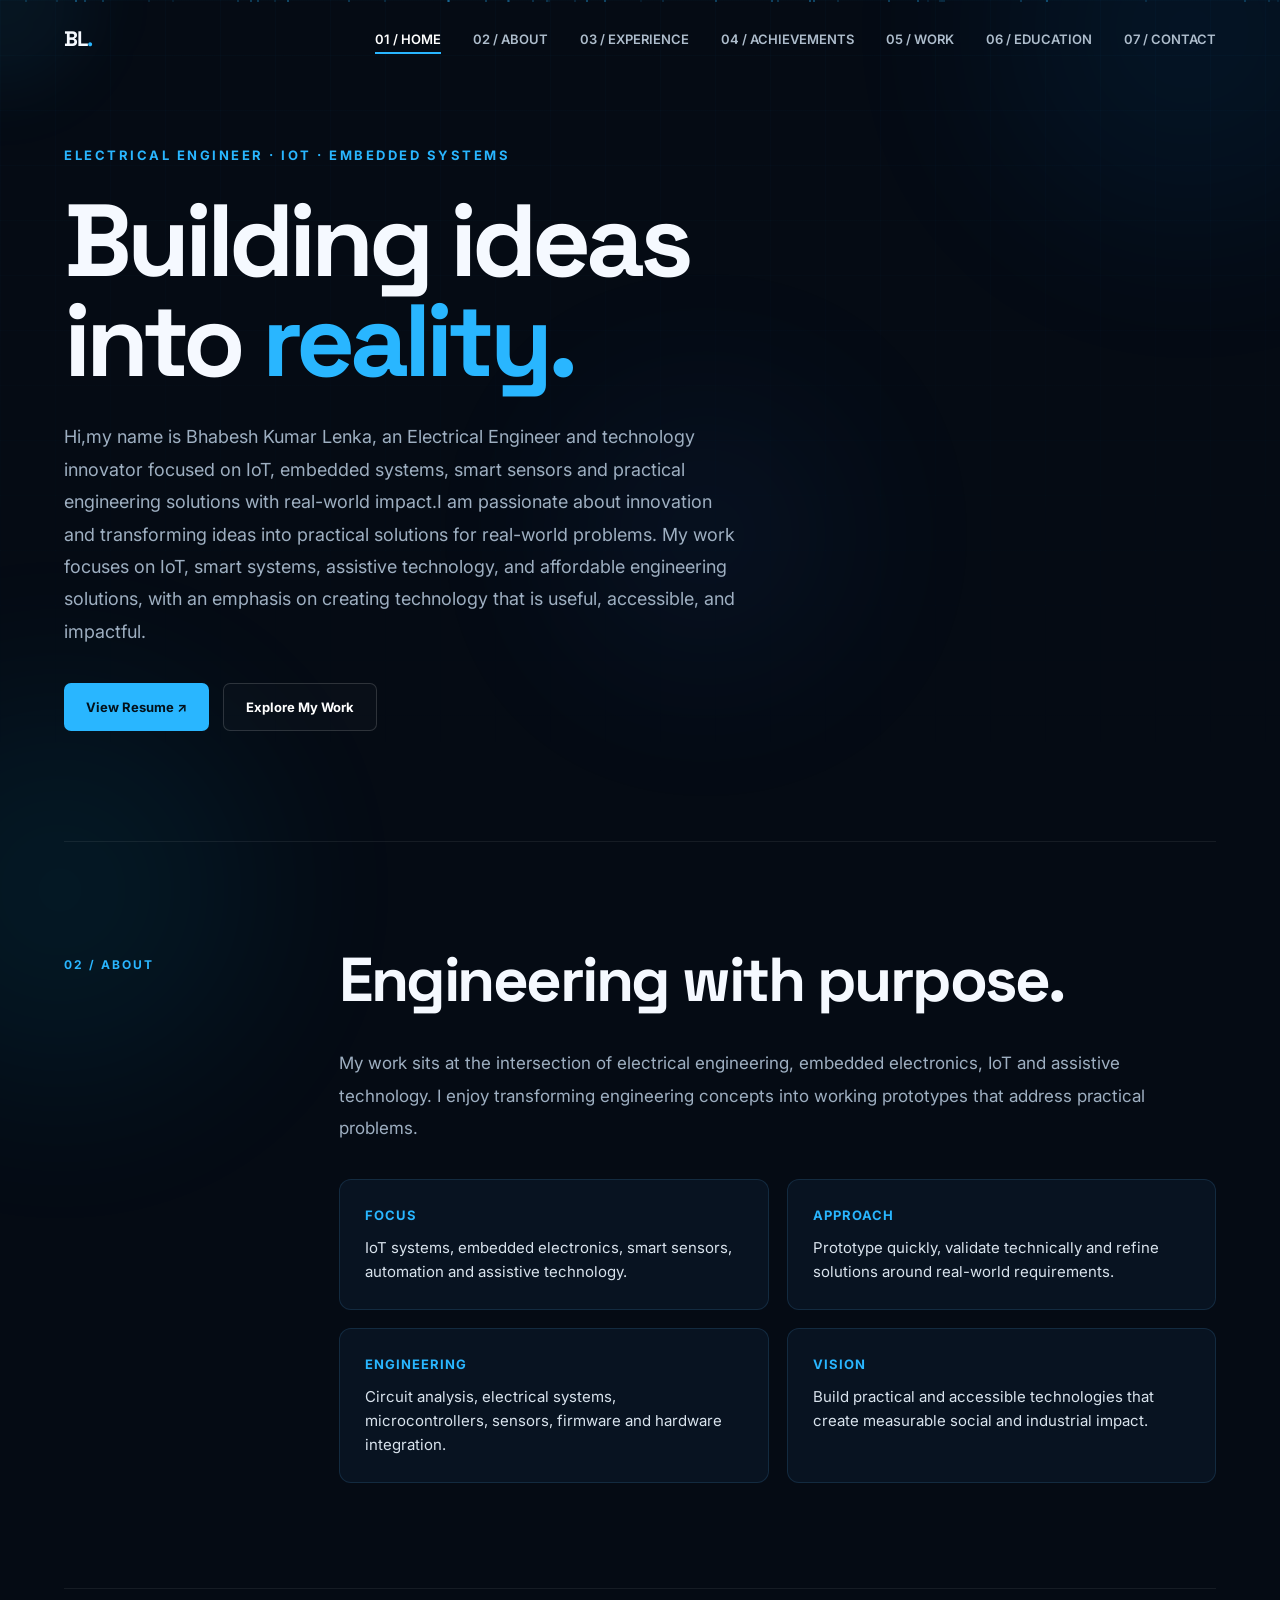
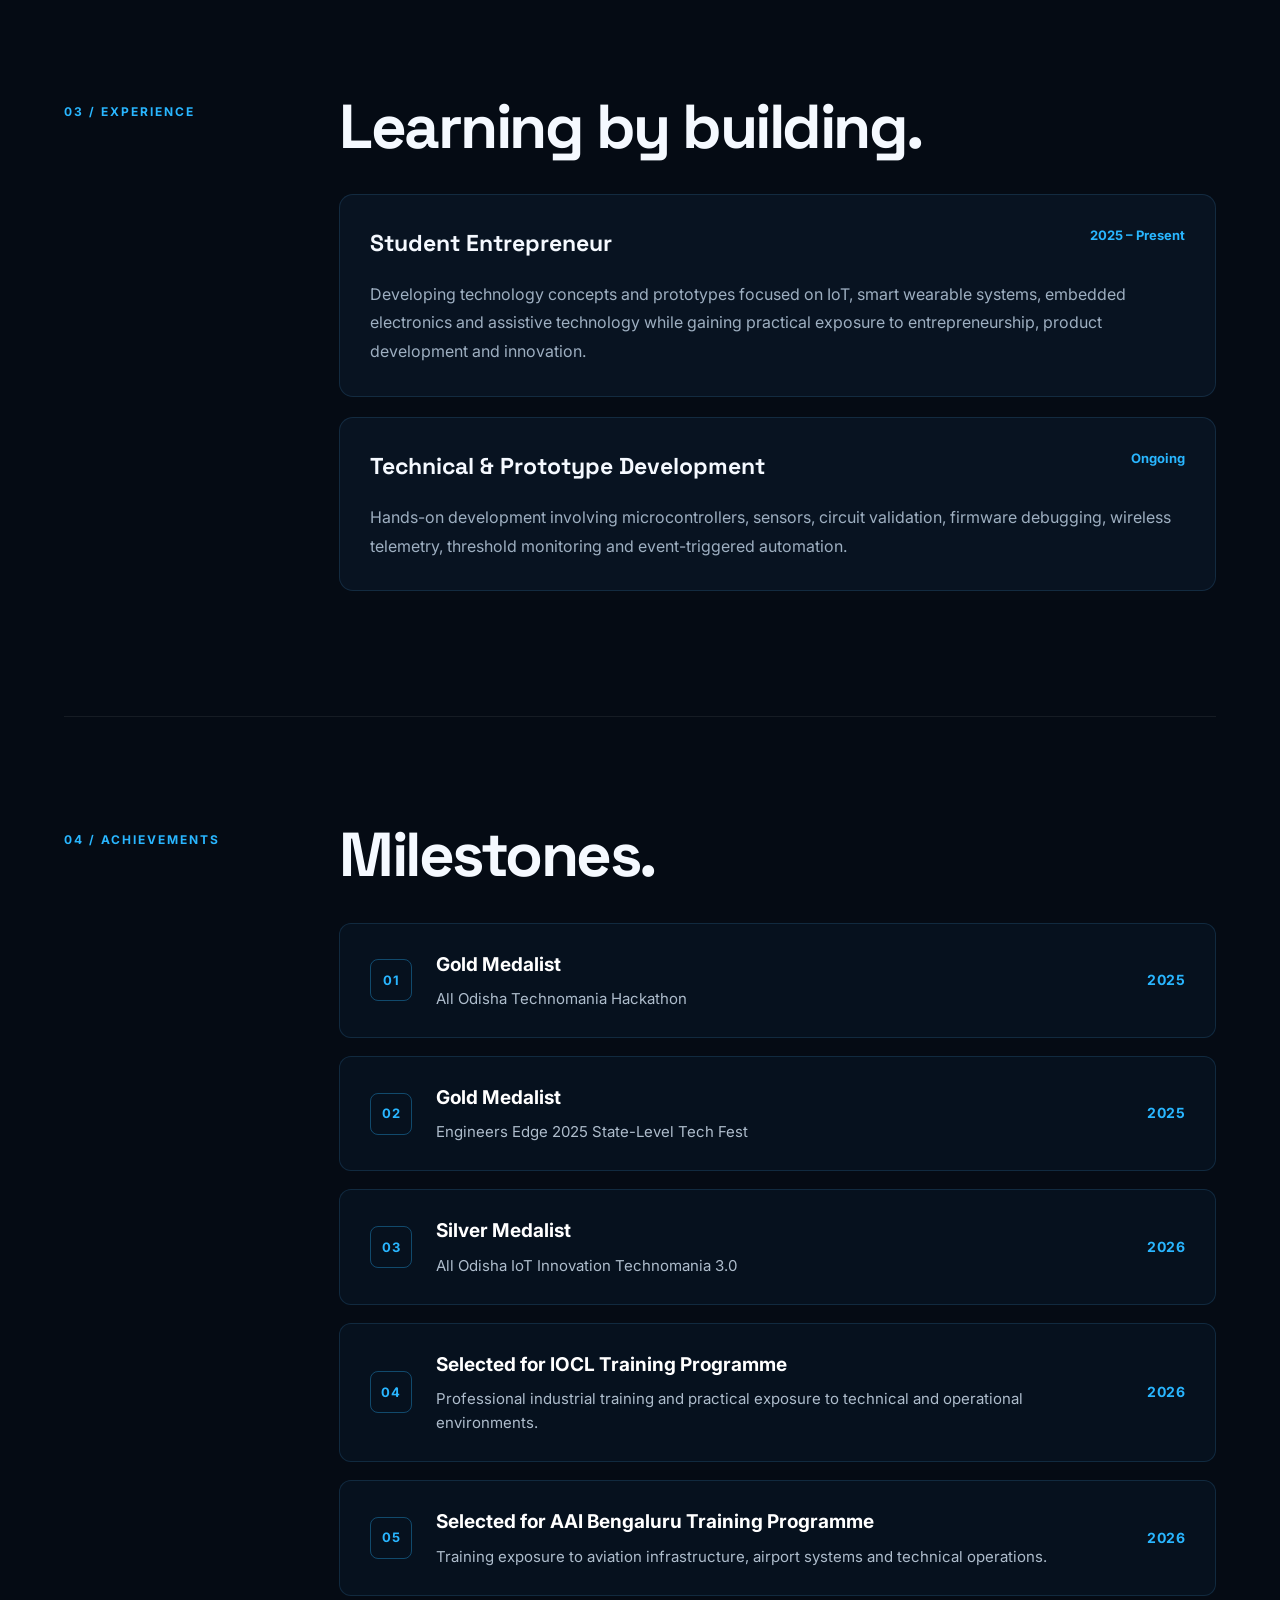
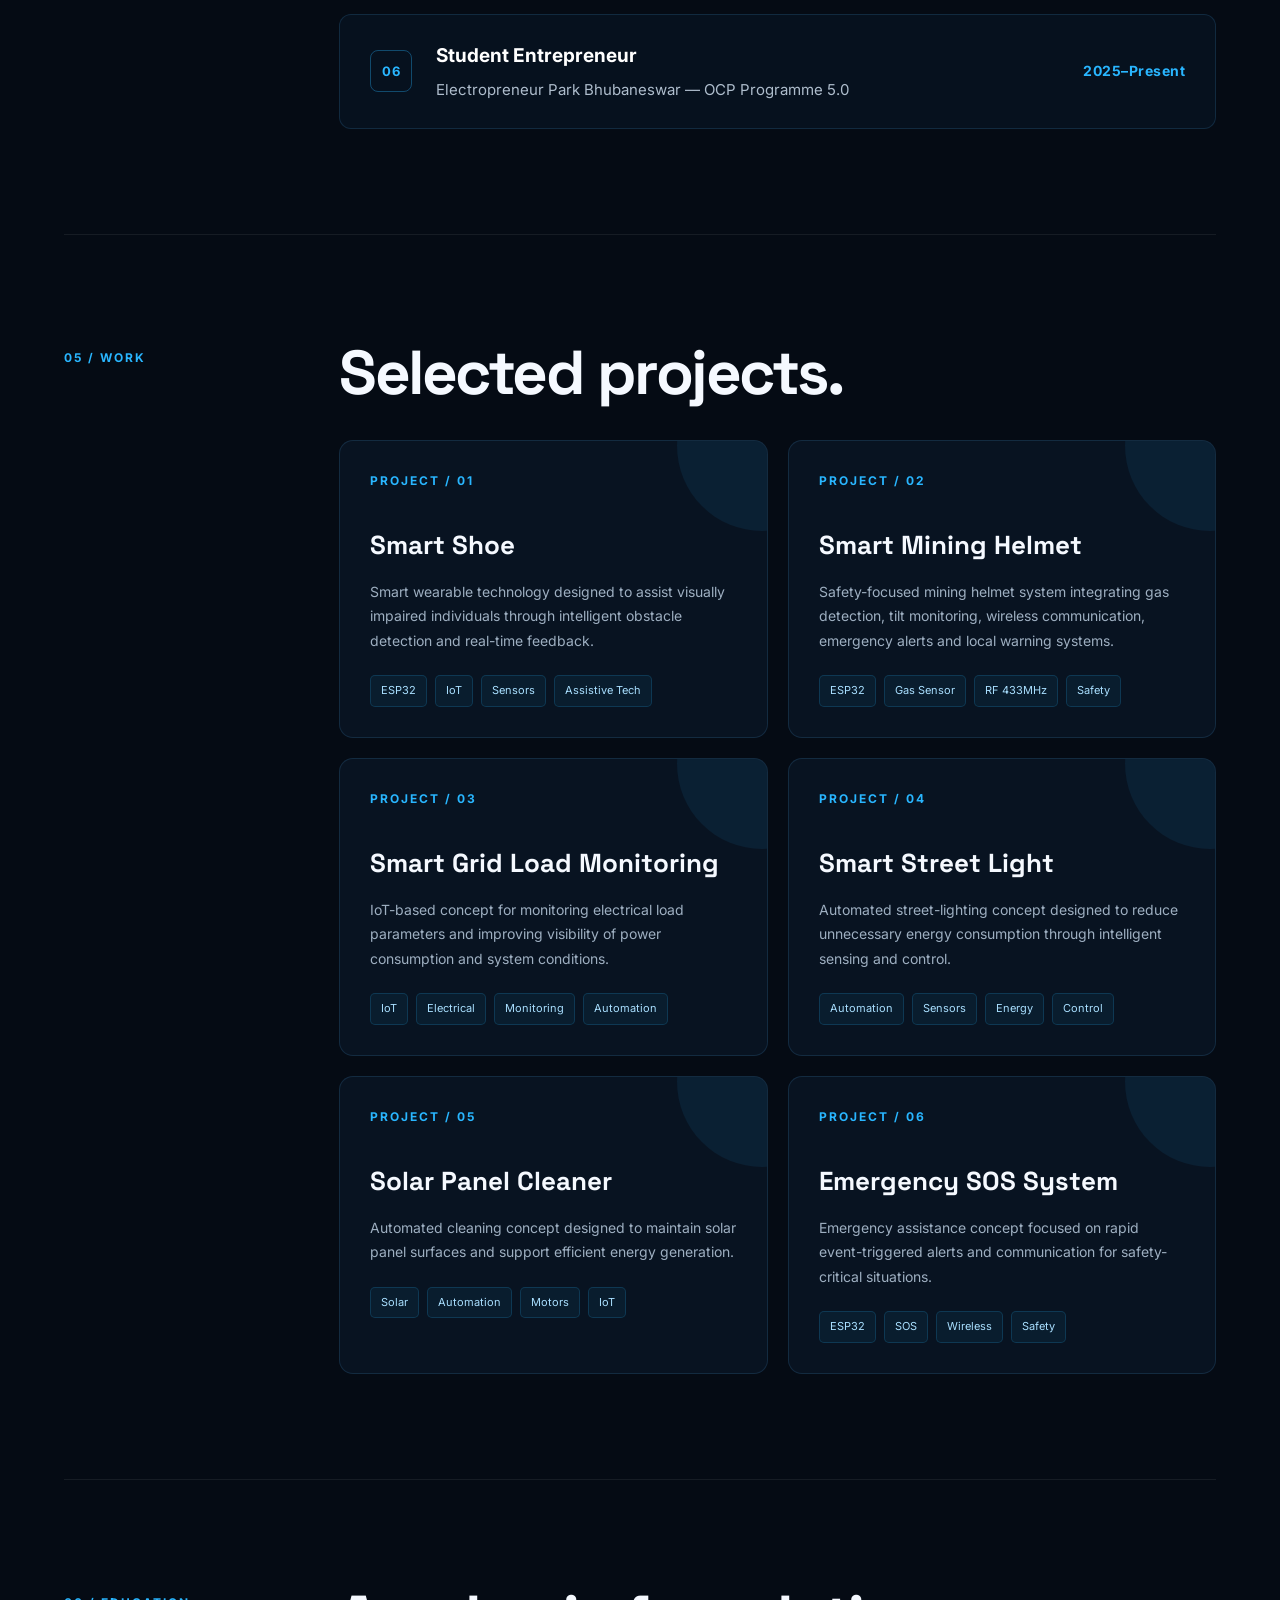
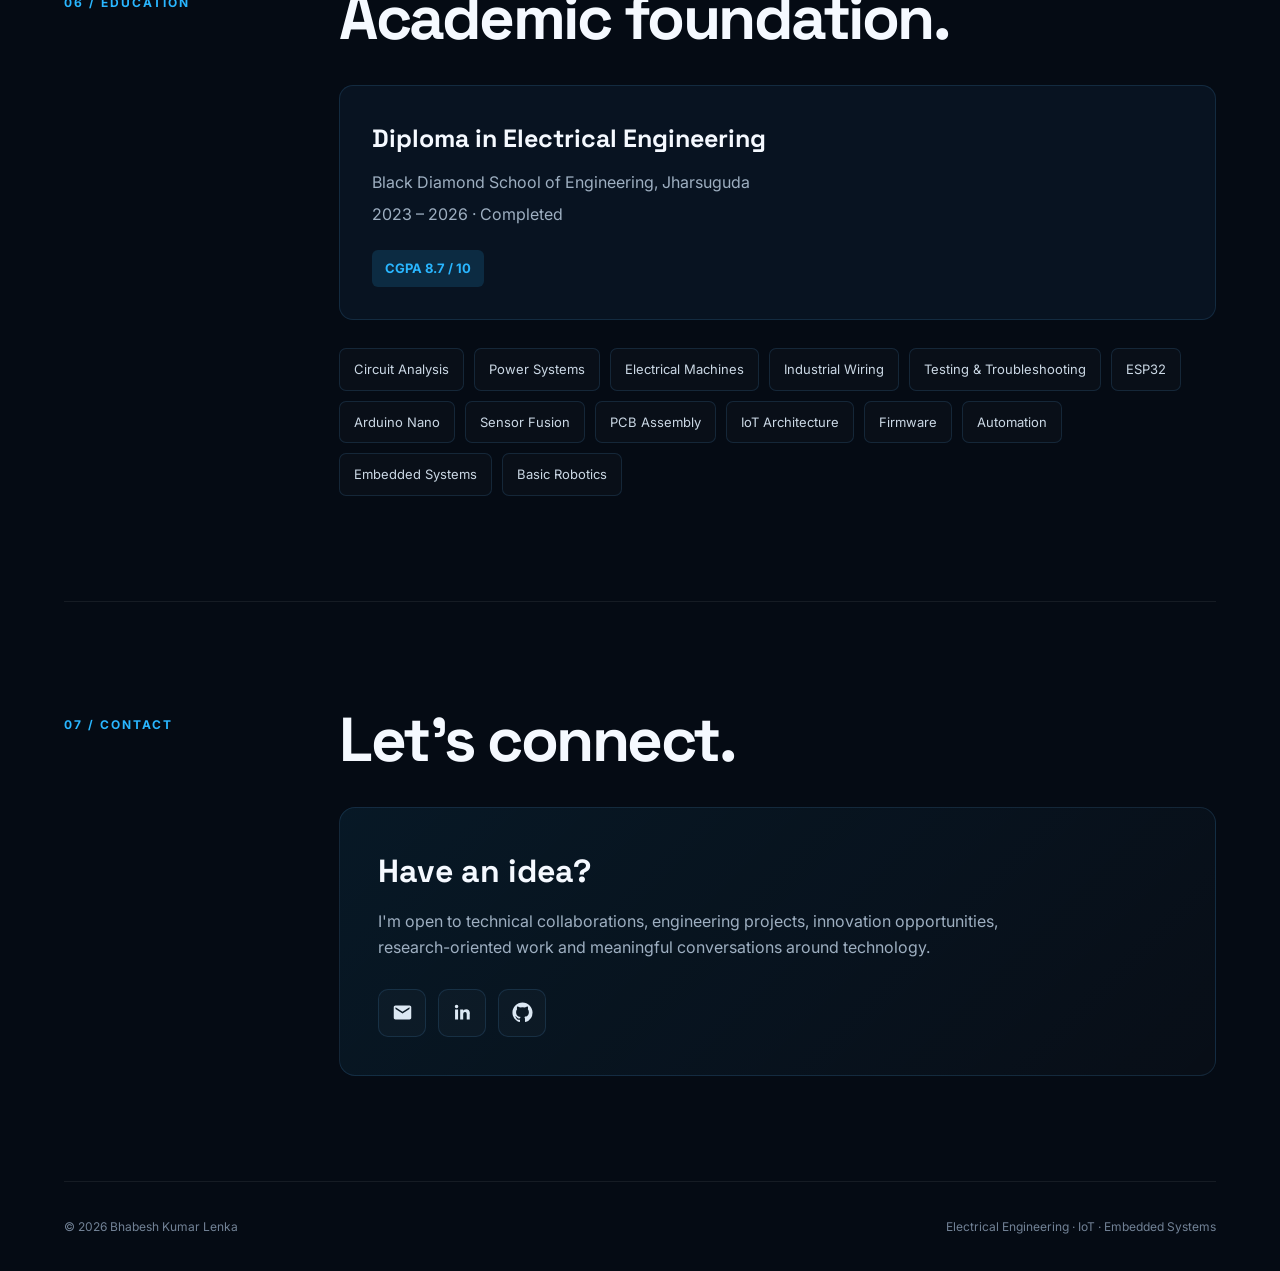
==== commit dadc920c: "Update index.html" ====
--- a/index.html
+++ b/index.html
@@ -1072,10 +1072,11 @@
         </h1>
 
         <p class="hero-description">
-          I am Bhabesh Kumar Lenka, an Electrical Engineer and
+          Hi,my name is Bhabesh Kumar Lenka, an Electrical Engineer and
           technology innovator focused on IoT, embedded systems,
           smart sensors and practical engineering solutions with
-          real-world impact.
+          real-world impact.I am passionate about innovation and transforming ideas into practical solutions for real-world problems. My work focuses on IoT, smart systems, assistive technology, and affordable engineering solutions, with an emphasis on creating technology that is useful, accessible, and impactful.
+
         </p>
 
         <div class="hero-buttons">
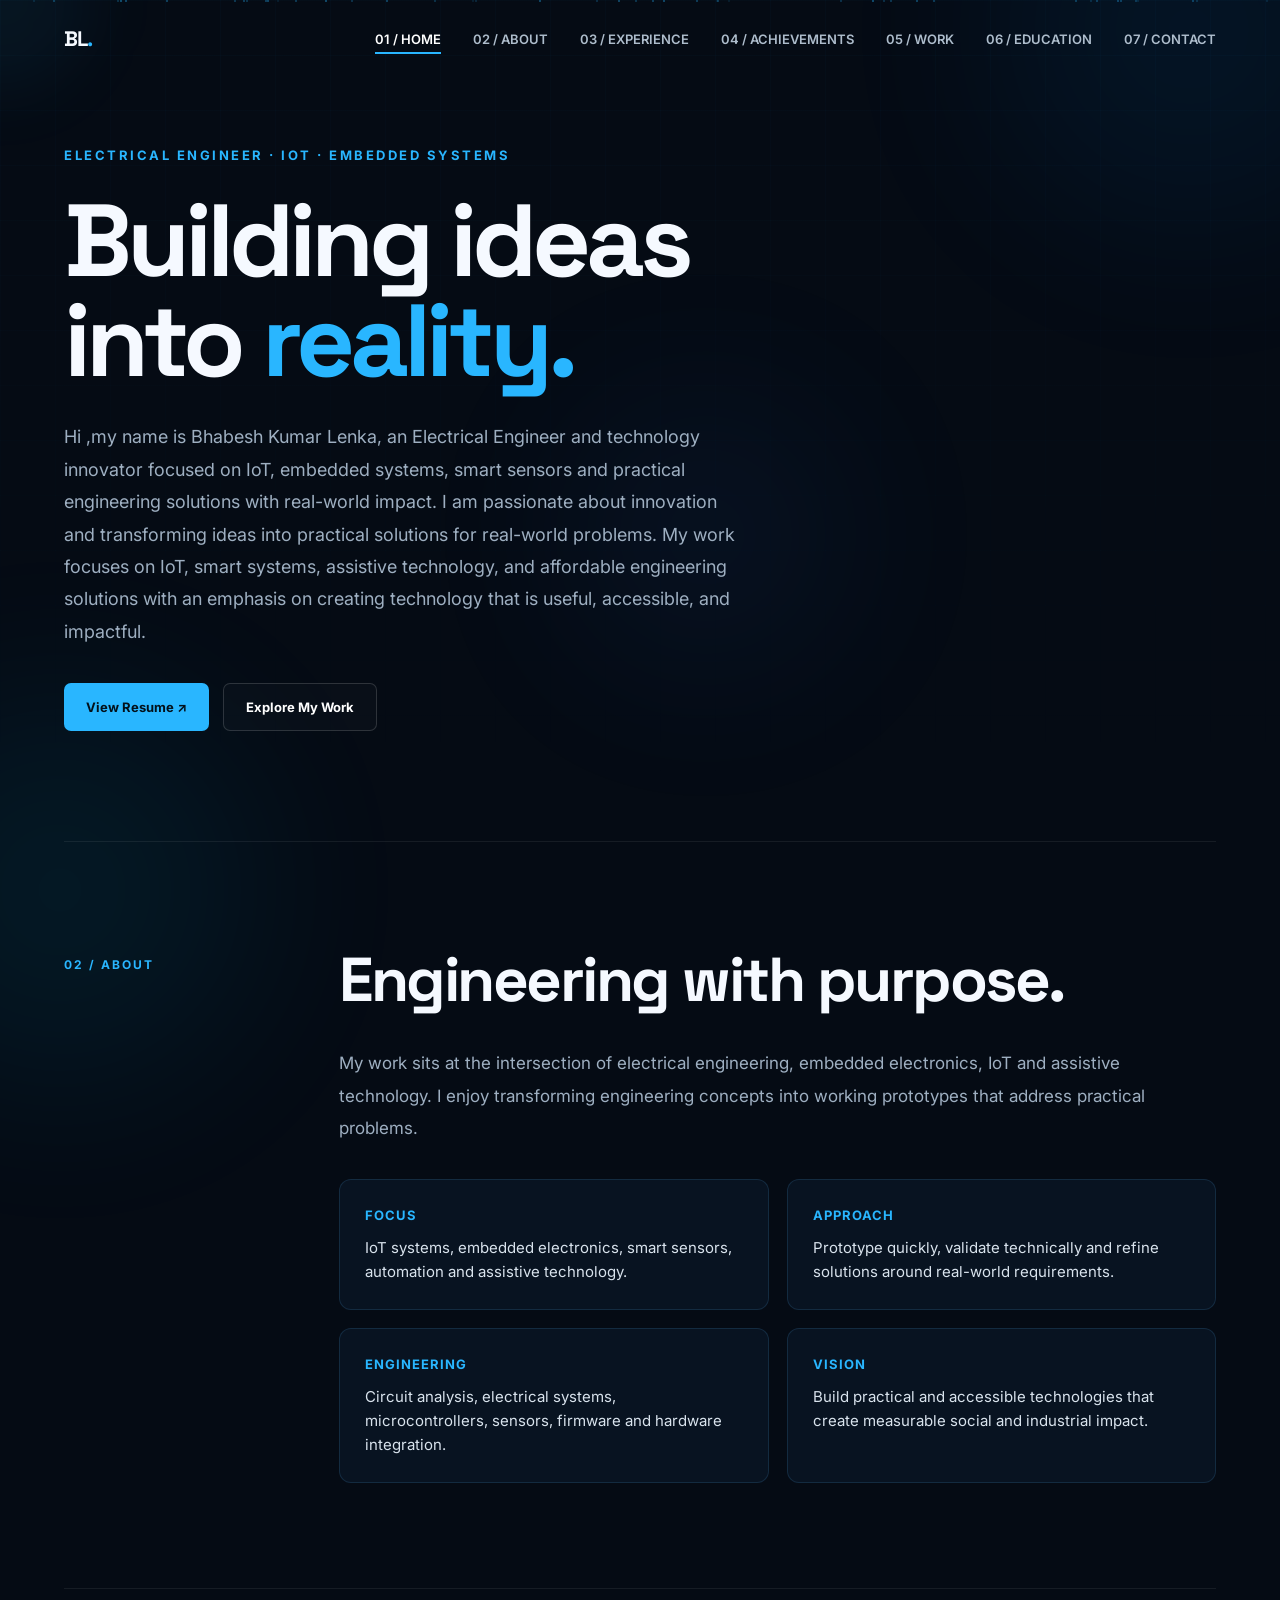
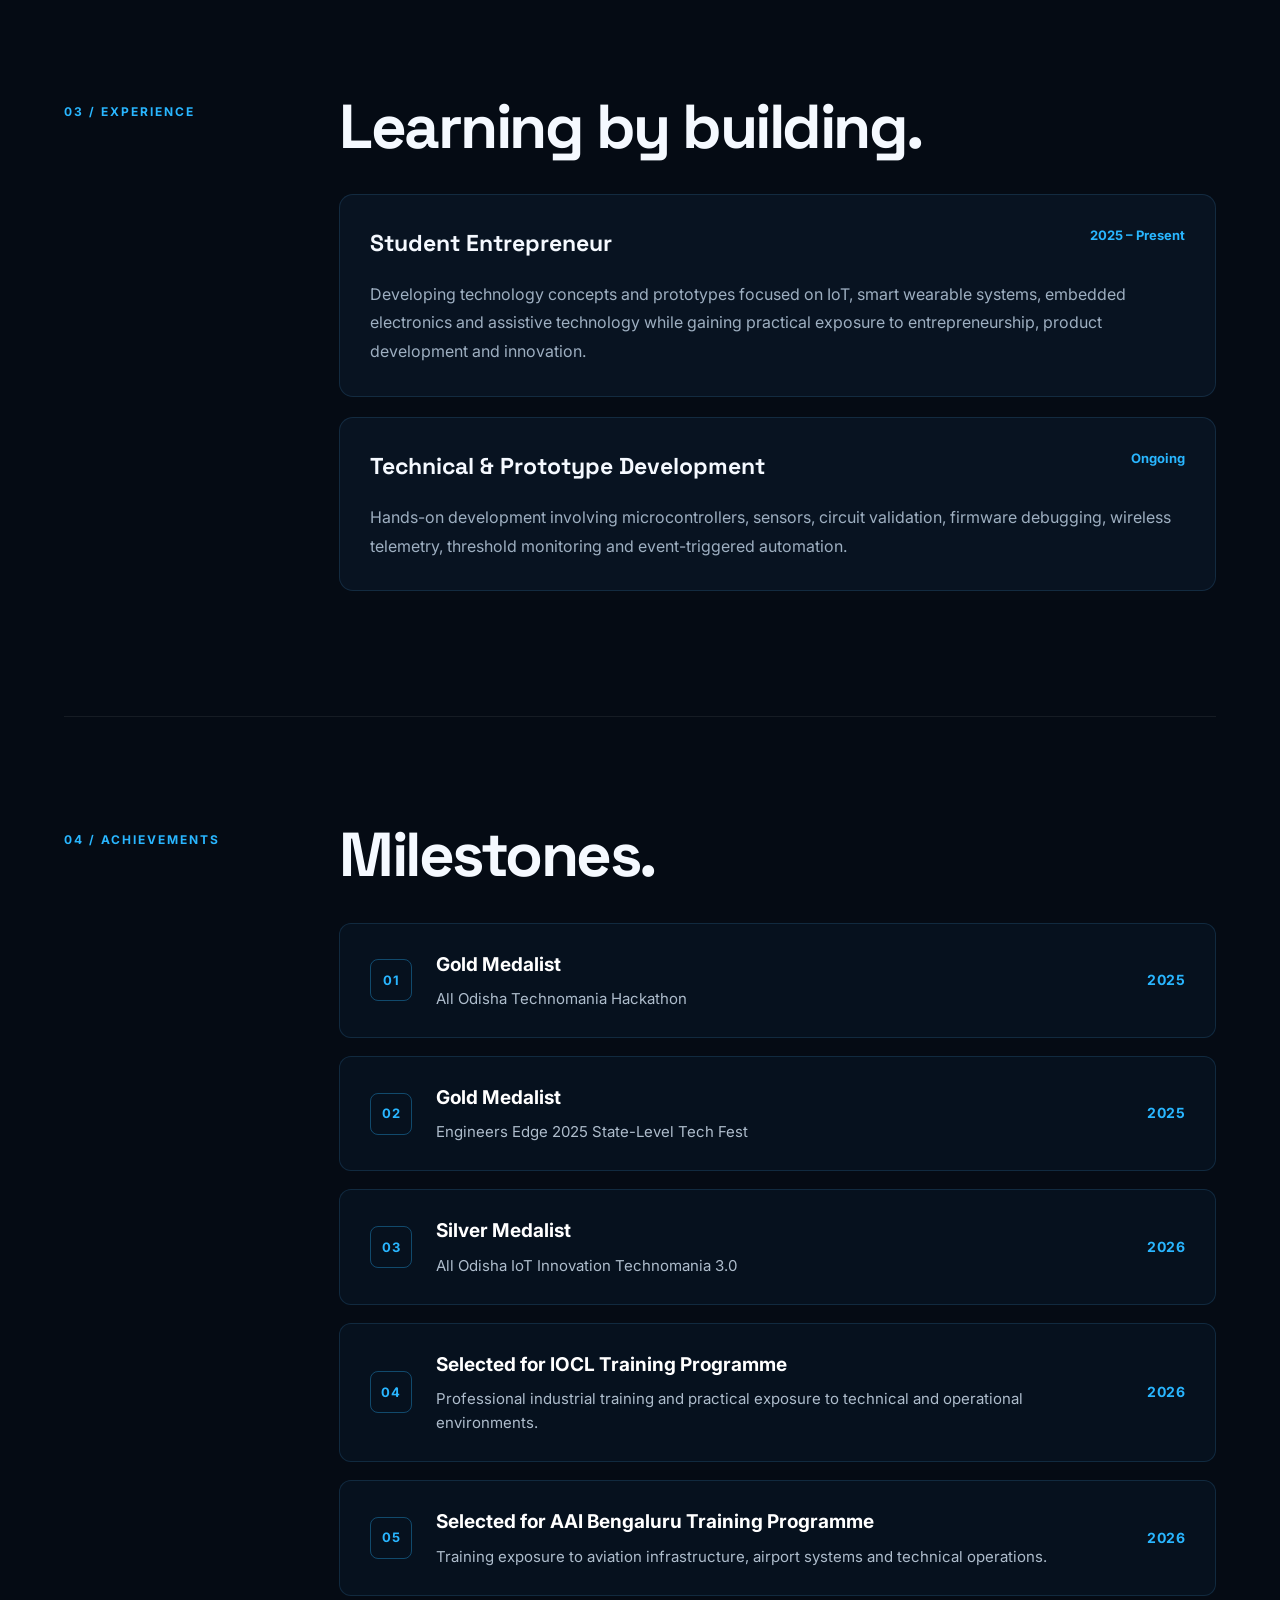
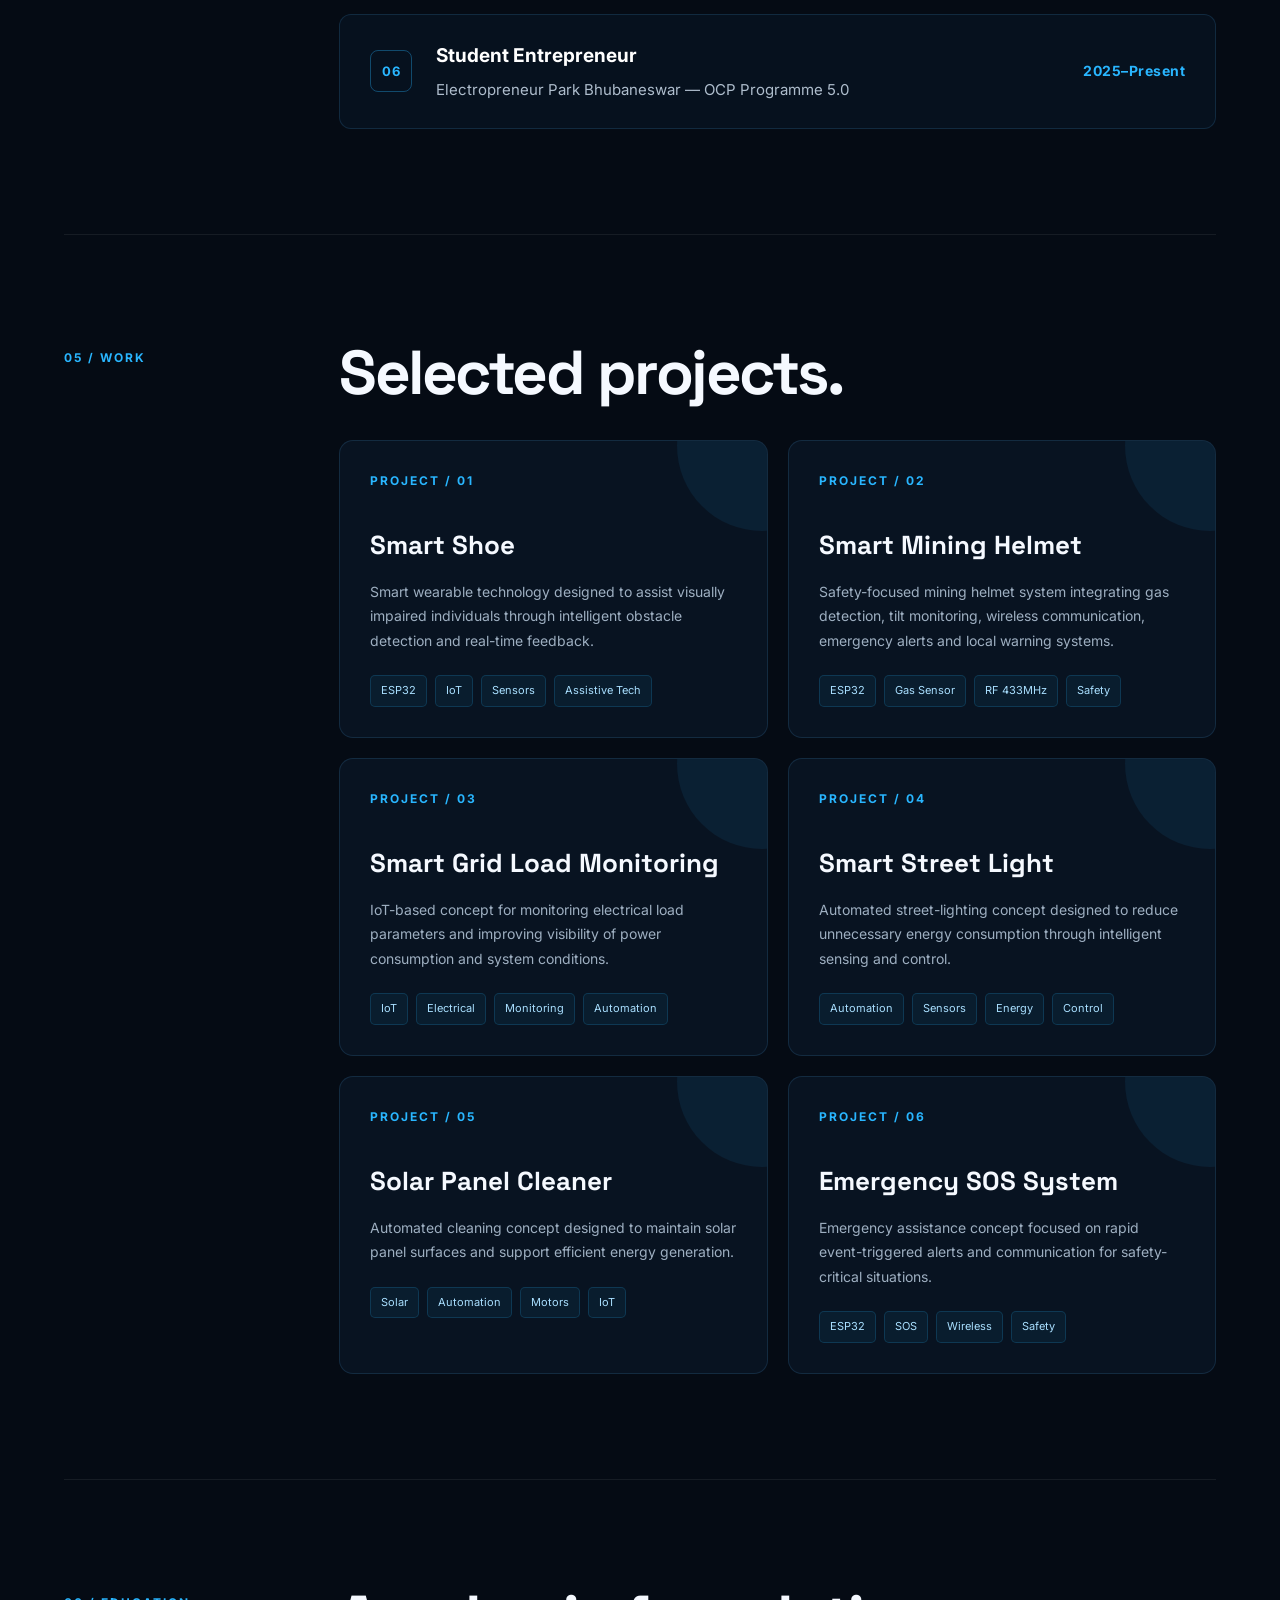
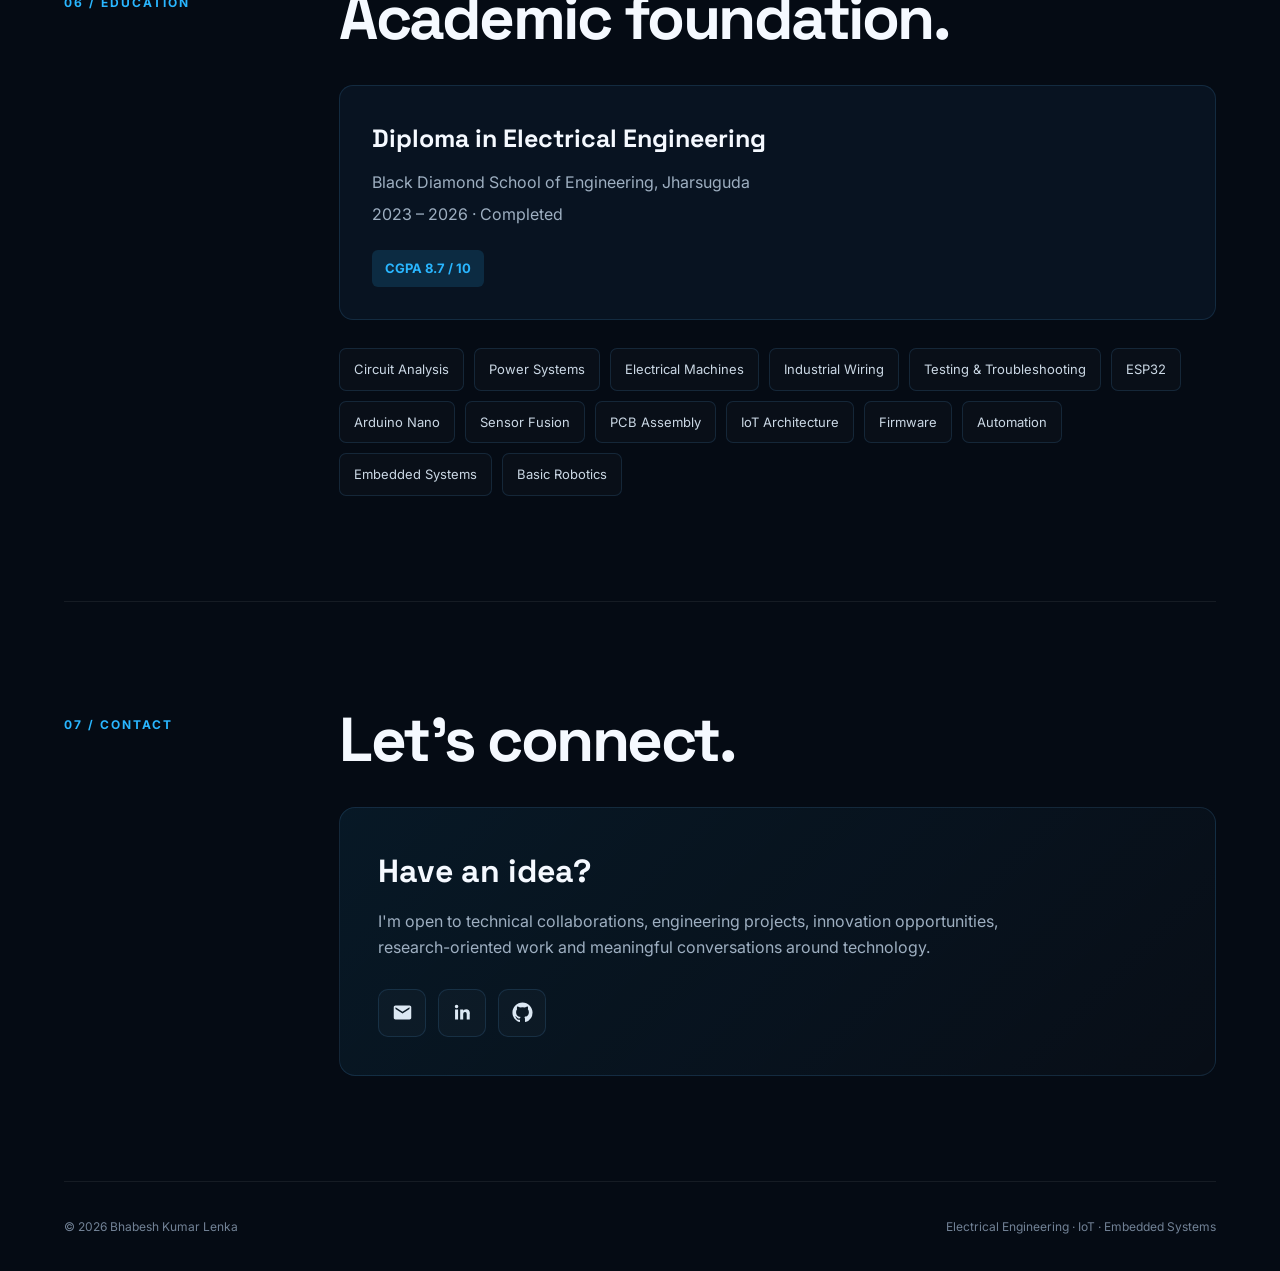
==== commit b2ca2286: "Update index.html" ====
--- a/index.html
+++ b/index.html
@@ -1072,10 +1072,10 @@
         </h1>
 
         <p class="hero-description">
-          Hi,my name is Bhabesh Kumar Lenka, an Electrical Engineer and
+          Hi ,my name is Bhabesh Kumar Lenka, an Electrical Engineer and
           technology innovator focused on IoT, embedded systems,
           smart sensors and practical engineering solutions with
-          real-world impact.I am passionate about innovation and transforming ideas into practical solutions for real-world problems. My work focuses on IoT, smart systems, assistive technology, and affordable engineering solutions, with an emphasis on creating technology that is useful, accessible, and impactful.
+          real-world impact. I am passionate about innovation and transforming ideas into practical solutions for real-world problems. My work focuses on IoT, smart systems, assistive technology, and affordable engineering solutions with an emphasis on creating technology that is useful, accessible, and impactful.
 
         </p>
 
